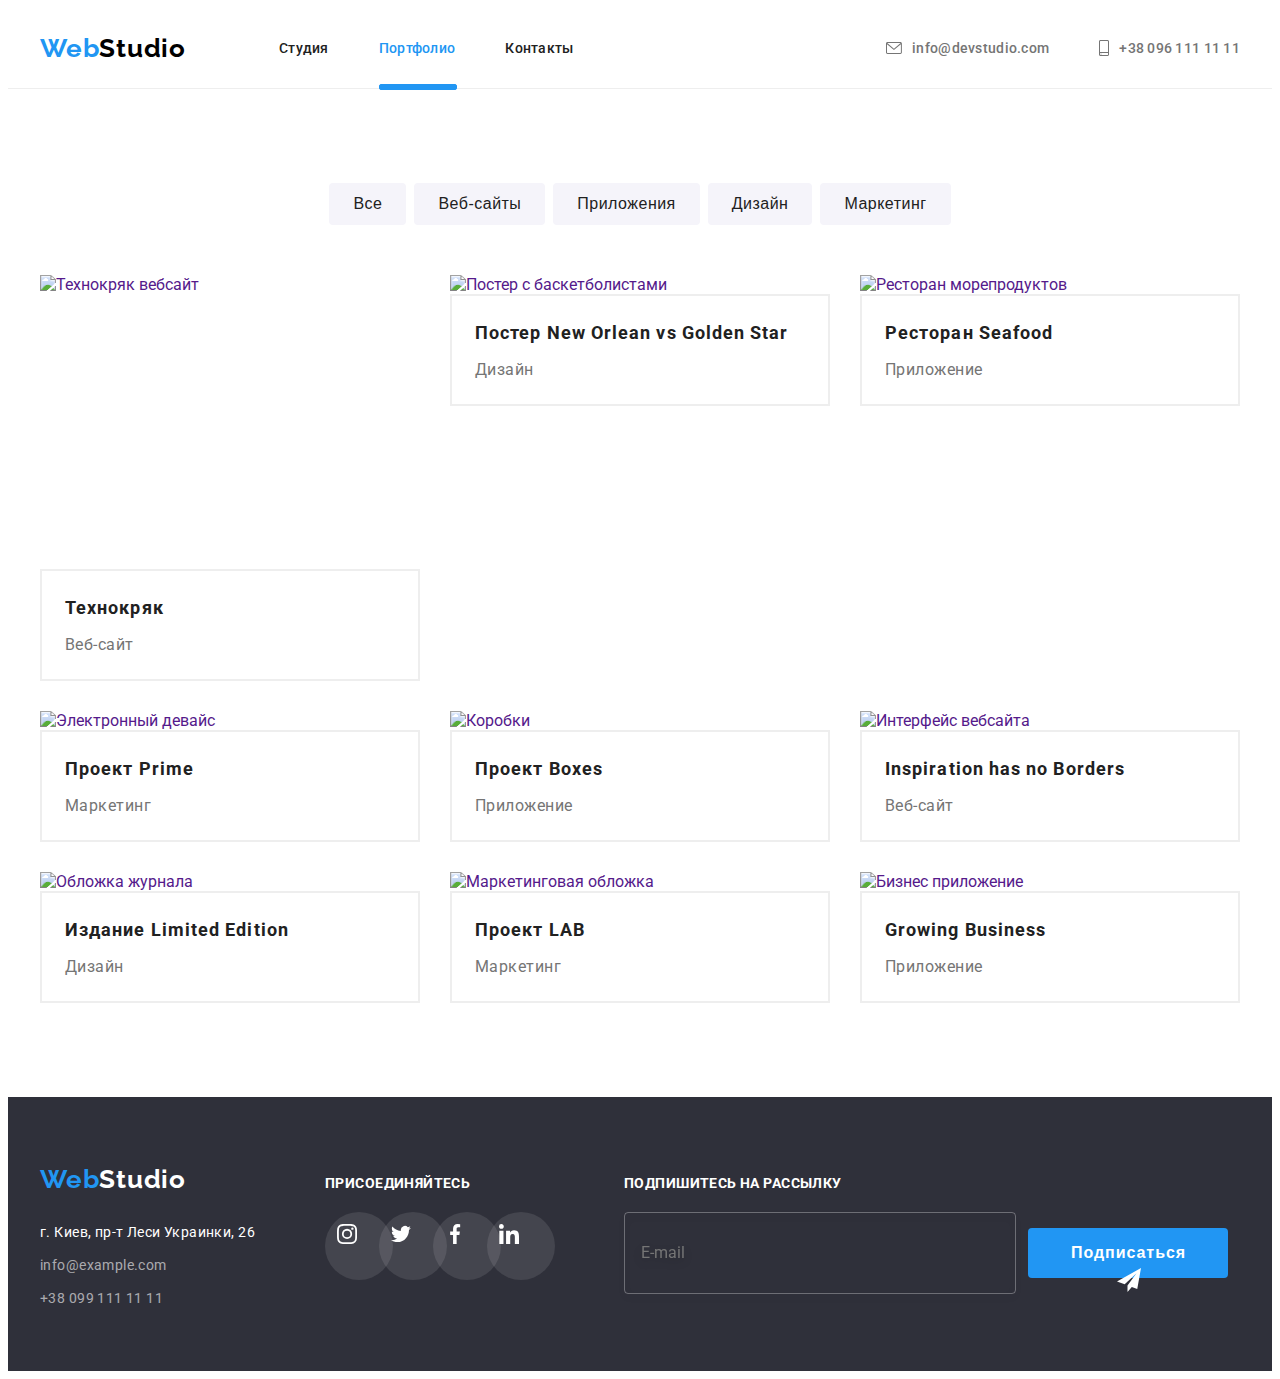
==== portfolio.html @ e2456d8e "Form in footer completed" ====
<!DOCTYPE html>
<html lang="ru">
  <head>
    <meta charset="UTF-8" />
    <meta name="viewport" content="width=device-width, initial-scale=1.0" />
    <title>WebStudio</title>
    <link
      href="https://fonts.googleapis.com/css2?family=Raleway:wght@700&family=Roboto:wght@400;500;700;900&display=swap"
      rel="stylesheet"
    />
    <link
      rel="stylesheet"
      href="https://cdnjs.cloudflare.com/ajax/libs/modern-normalize/1.0.0/modern-normalize.min.css"
      integrity="sha512-ISS7cAi1PEhQ8jnbJpJZMd29NlhNj4AWYyLOSp2CE/CsHxTCu+r+t0D2yoJudVrd0/8fTVPUVDzY5Tvli75u/g=="
      crossorigin="anonymous"
    />
    <link rel="stylesheet" href="./css/normalize.css" />
    <link rel="stylesheet" href="./css/styles.css" />
  </head>
  <body>
    <header class="header">
      <div class="container">
        <nav class="site-navigation">
          <a class="logo-header logo" lang="en" href="/"
            >Web<span class="logo-header-studio">Studio</span>
          </a>

          <ul class="site-navigation-list">
            <li class="site-navigation-item">
              <a href="./index.html" class="site-navigation-link">Студия</a>
            </li>
            <li class="site-navigation-item">
              <a href="./portfolio.html" class="site-navigation-link current"
                >Портфолио</a
              >
            </li>
            <li class="site-navigation-item">
              <a href="" class="site-navigation-link">Контакты</a>
            </li>
          </ul>
        </nav>

        <ul class="contact-information-list">
          <li class="contact-information-item">
            <a class="contact-link" lang="en" href="mailto:info@devstudio.com">
              <svg class="link-icon" width="16px" height="12px">
                <use href="./images/sprite.svg#envelope"></use>
              </svg>
              info@devstudio.com</a
            >
          </li>
          <li class="contact-information-item">
            <a class="contact-link" href="tel:+380961111111"
              ><svg class="link-icon" width="10px" height="16px">
                <use href="./images/sprite.svg#smartphone"></use>
              </svg>
              +38 096 111 11 11</a
            >
          </li>
        </ul>
      </div>
    </header>

    <main>
      <!--BUTTONS-->
      <section class="button-navigation">
        <div class="container">
          <h1 class="visually-hidden">Заголовок</h1>
          <ul class="button-navigation-list">
            <li class="button-navigation-item">
              <button class="filter-button current" type="button">Все</button>
            </li>
            <li class="button-navigation-item">
              <button class="filter-button" type="button">Веб-сайты</button>
            </li>
            <li class="button-navigation-item">
              <button class="filter-button" type="button">Приложения</button>
            </li>
            <li class="button-navigation-item">
              <button class="filter-button" type="button">Дизайн</button>
            </li>
            <li class="button-navigation-item">
              <button class="filter-button" type="button">Маркетинг</button>
            </li>
          </ul>

          <!--SERVICES LIST-->
          <ul class="services-list">
            <li class="services-list-item">
              <a href="" class="services-list-link">
                <div class="image-layer">
                  <img
                    class="services-list-image"
                    src="./images/technokryak.jpg"
                    alt="Технокряк вебсайт"
                    width="370"
                    height="294"
                  />
                  <p class="image-layer-description">
                    Технокряк это современная площадка распространения
                    коронавируса. Компании используют эту платформу для
                    цифрового шпионажа и атак на защищённые сервера конкурентов.
                  </p>
                </div>
                <div class="services-card">
                  <h2 class="services-title">Технокряк</h2>
                  <p class="services-description">Веб-сайт</p>
                </div></a
              >
            </li>
            <li class="services-list-item">
              <a href="" class="services-list-link">
                <div class="image-layer">
                  <img
                    class="services-list-image"
                    src="./images/basketball.jpg"
                    alt="Постер с баскетболистами"
                    width="370"
                  />
                  <p class="image-layer-description">
                    Технокряк это современная площадка распространения
                    коронавируса. Компании используют эту платформу для
                    цифрового шпионажа и атак на защищённые сервера конкурентов.
                  </p>
                </div>
                <div class="services-card">
                  <h2 class="services-title">
                    Постер<span lang="en"> New Orlean vs Golden Star</span>
                  </h2>
                  <p class="services-description">Дизайн</p>
                </div></a
              >
            </li>
            <li class="services-list-item">
              <a href="" class="services-list-link">
                <div class="image-layer">
                  <img
                    class="services-list-image"
                    src="./images/seafood.jpg"
                    alt="Ресторан морепродуктов"
                    width="370"
                  />
                  <p class="image-layer-description">
                    Технокряк это современная площадка распространения
                    коронавируса. Компании используют эту платформу для
                    цифрового шпионажа и атак на защищённые сервера конкурентов.
                  </p>
                </div>
                <div class="services-card">
                  <h2 class="services-title">
                    Ресторан<span lang="en"> Seafood</span>
                  </h2>
                  <p class="services-description">Приложение</p>
                </div></a
              >
            </li>
            <li class="services-list-item">
              <a href="" class="services-list-link">
                <div class="image-layer">
                  <img
                    class="services-list-image"
                    src="./images/headphones.jpg"
                    alt="Электронный девайс"
                    width="370"
                  />
                  <p class="image-layer-description">
                    Технокряк это современная площадка распространения
                    коронавируса. Компании используют эту платформу для
                    цифрового шпионажа и атак на защищённые сервера конкурентов.
                  </p>
                </div>
                <div class="services-card">
                  <h2 class="services-title">
                    Проект <span lang="en">Prime</span>
                  </h2>
                  <p class="services-description">Маркетинг</p>
                </div></a
              >
            </li>
            <li class="services-list-item">
              <a href="" class="services-list-link">
                <div class="image-layer">
                  <img
                    class="services-list-image"
                    src="./images/boxes.jpg"
                    alt="Коробки"
                    width="370"
                  />
                  <p class="image-layer-description">
                    Технокряк это современная площадка распространения
                    коронавируса. Компании используют эту платформу для
                    цифрового шпионажа и атак на защищённые сервера конкурентов.
                  </p>
                </div>
                <div class="services-card">
                  <h2 class="services-title">
                    Проект <span lang="en">Boxes</span>
                  </h2>
                  <p class="services-description">Приложение</p>
                </div></a
              >
            </li>
            <li class="services-list-item">
              <a href="" class="services-list-link">
                <div class="image-layer">
                  <img
                    class="services-list-image"
                    src="./images/inspiration.jpg"
                    alt="Интерфейс вебсайта"
                    width="370"
                  />
                  <p class="image-layer-description">
                    Технокряк это современная площадка распространения
                    коронавируса. Компании используют эту платформу для
                    цифрового шпионажа и атак на защищённые сервера конкурентов.
                  </p>
                </div>
                <div class="services-card">
                  <h2 class="services-title" lang="en">
                    Inspiration has no Borders
                  </h2>
                  <p class="services-description">Веб-сайт</p>
                </div></a
              >
            </li>
            <li class="services-list-item">
              <a href="" class="services-list-link">
                <div class="image-layer">
                  <img
                    class="services-list-image"
                    src="./images/magazine.jpg"
                    alt="Обложка журнала"
                    width="370"
                  />
                  <p class="image-layer-description">
                    Технокряк это современная площадка распространения
                    коронавируса. Компании используют эту платформу для
                    цифрового шпионажа и атак на защищённые сервера конкурентов.
                  </p>
                </div>
                <div class="services-card">
                  <h2 class="services-title">
                    Издание <span lang="en">Limited Edition</span>
                  </h2>
                  <p class="services-description">Дизайн</p>
                </div></a
              >
            </li>
            <li class="services-list-item">
              <a href="" class="services-list-link"
                ><div class="image-layer">
                  <img
                    class="services-list-image"
                    src="./images/project-lab.jpg"
                    alt="Маркетинговая обложка"
                    width="370"
                  />
                  <p class="image-layer-description">
                    Технокряк это современная площадка распространения
                    коронавируса. Компании используют эту платформу для
                    цифрового шпионажа и атак на защищённые сервера конкурентов.
                  </p>
                </div>
                <div class="services-card">
                  <h2 class="services-title">
                    Проект <span lang="en">LAB</span>
                  </h2>
                  <p class="services-description">Маркетинг</p>
                </div></a
              >
            </li>
            <li class="services-list-item">
              <a href="" class="services-list-link">
                <div class="image-layer">
                  <img
                    class="services-list-image"
                    src="./images/growing-business.jpg"
                    alt="Бизнес приложение"
                    width="370"
                  />
                  <p class="image-layer-description">
                    Технокряк это современная площадка распространения
                    коронавируса. Компании используют эту платформу для
                    цифрового шпионажа и атак на защищённые сервера конкурентов.
                  </p>
                </div>
                <div class="services-card">
                  <h2 class="services-title" lang="en">Growing Business</h2>
                  <p class="services-description">Приложение</p>
                </div></a
              >
            </li>
          </ul>
        </div>
      </section>
    </main>

    <footer class="footer">
      <div class="container bottom-container">
        <div class="footer-wrapper">
          <a class="logo-footer logo" lang="en" href="/"
            >Web<span class="logo-footer-studio">Studio</span>
          </a>

          <address class="address">
            <p class="address-map">г. Киев, пр-т Леси Украинки, 26</p>
            <ul class="address-wrapper">
              <li class="address-wrapper-item">
                <a class="address-link" lang="en" href="mailto:info@example.com"
                  >info@example.com</a
                >
              </li>

              <li class="address-wrapper-item">
                <a class="address-link" href="tel:+380991111111"
                  >+38 099 111 11 11</a
                >
              </li>
            </ul>
          </address>
        </div>

        <div>
          <b class="bring-attention">Присоединяйтесь</b>
          <ul class="social-media-navigation">
            <li class="social-media-item">
              <a class="social-media-link bottom-link" href="">
                <svg class="social-media-icon" width="20px" height="20px">
                  <use href="./images/sprite.svg#instagram"></use>
                </svg>
              </a>
            </li>
            <li class="social-media-item">
              <a class="social-media-link bottom-link" href="">
                <svg class="social-media-icon" width="20px" height="20px">
                  <use href="./images/sprite.svg#twitter"></use>
                </svg>
              </a>
            </li>
            <li class="social-media-item">
              <a class="social-media-link bottom-link" href="">
                <svg class="social-media-icon" width="20px" height="20px">
                  <use href="./images/sprite.svg#facebook"></use>
                </svg>
              </a>
            </li>
            <li class="social-media-item">
              <a class="social-media-link bottom-link" href="">
                <svg class="social-media-icon" width="20px" height="20px">
                  <use href="./images/sprite.svg#linkedin"></use>
                </svg>
              </a>
            </li>
          </ul>
        </div>

        <div class="form-wrapper">
          <b class="bring-attention">Подпишитесь на рассылку</b>
          <form class="form">
            <label for="mail" class="visually-hidden">Email</label>
            <input
              type="email"
              class="form-input"
              id="mail"
              name="user-email"
              placeholder="E-mail"
            />
            <button type="submit" class="button form-button">
              Подписаться
              <svg width="24px" height="24px">
                <use href="./images/icons.svg#signup"></use>
              </svg>
            </button>
          </form>
        </div>
      </div>
    </footer>
  </body>
</html>
---- css/styles.css ----
:root {
  --text-font: "Roboto", sans-serif;
  --title-font: "Raleway", sans-serif;
  --main-color: #757575;
  --main-white-color: #ffffff;
  --title-text-color: #212121;
  --logo-black-color: #000000;
  --accent-color: #2196f3;
  --background-white-color: #f5f4fa;
  --background-black-color: #2f303a;
  --background-transparent-color: rgba(255, 255, 255, 0.6);
  --logo-clients-color: #afb1b8;
  --cubic: cubic-bezier(0.4, 0, 0.2, 1);
}

body {
  font-family: var(--text-font);
  color: var(--main-color);
  background-color: var(--main-white-color);
}

h1,
h2,
h3,
h4,
h5,
h6 {
  margin: 0;
}

ul,
ol {
  list-style: none;
  margin: 0;
  padding: 0;
}

img {
  display: block;
}

.header {
  border-bottom: 1px solid #eeeeee;
}

.header .container {
  display: flex;
  justify-content: center;
}

.container {
  width: 1200px;
  padding-left: 15px;
  padding-right: 15px;
  margin: 0 auto;
}

/*============HEADER=============*/

.logo {
  font-family: var(--title-font);
  font-weight: 700;
  font-size: 26px;
  line-height: 1.714;
  letter-spacing: 0.03em;
  text-decoration: none;
  color: var(--accent-color);
}

.logo-header-studio {
  color: var(--logo-black-color);
}

.site-navigation {
  display: flex;
  align-items: center;
}

.site-navigation-list {
  display: flex;
  margin-left: 93px;
}

.site-navigation-item:not(:last-child) {
  margin-right: 50px;
}

.site-navigation-link {
  display: block;
  padding-top: 32px;
  padding-bottom: 32px;

  font-weight: 500;
  font-size: 14px;
  line-height: 1.143;
  letter-spacing: 0.02em;
  color: var(--title-text-color);
  text-decoration: none;

  transition-property: color;
  transition-duration: 250ms;
  transition-timing-function: var(--cubic);
}

.site-navigation-link:hover,
.site-navigation-link:focus {
  color: var(--accent-color);
}
.site-navigation-link.current {
  position: relative;
  color: var(--accent-color);
}

.site-navigation-link.current::after {
  content: "";
  display: block;
  position: absolute;
  top: 76px;
  left: 0;
  width: 100%;
  height: 4px;
  color: var(--accent-color);
  background-color: var(--accent-color);
  border: 1px solid;
  border-radius: 2px;
}

.contact-information-list {
  display: flex;
  align-items: center;
  margin-left: auto;
}

.contact-information-item + .contact-information-item {
  margin-left: 50px;
}

.contact-link {
  display: flex;
  align-items: center;
  padding-top: 32px;
  padding-bottom: 32px;

  font-weight: 500;
  font-size: 14px;
  line-height: 1.143;
  letter-spacing: 0.02em;
  color: var(--main-color);
  fill: currentColor;
  text-decoration: none;

  transition-property: color;
  transition-duration: 250ms;
  transition-timing-function: var(--cubic);
}

.contact-link:hover,
.contact-link:focus {
  color: var(--accent-color);
}

.link-icon {
  margin: 0 10px 0 0;
}

/*==============END HEADER==========*/

/*===============HERO===========*/
.hero {
  max-width: 1600px;
  background-image: linear-gradient(
      to right,
      rgba(47, 48, 58, 0.4),
      rgba(47, 48, 58, 0.4)
    ),
    url(../images/hero-image.jpg);
  background-size: cover;
  background-position: center;
  background-repeat: no-repeat;

  margin: 0 auto;
  text-align: center;
  padding-top: 200px;
  padding-bottom: 200px;
}

.hero-title {
  margin-bottom: 30px;
  font-weight: 900;
  font-size: 44px;
  line-height: 1.364;
  letter-spacing: 0.06em;
  text-transform: uppercase;
  color: var(--main-white-color);
}
.button {
  padding: 10px 32px;
  border-radius: 4px;
  border: none;
  outline: none;
  cursor: pointer;
  font-weight: 700;
  font-size: 16px;
  line-height: 1.875;
  text-align: center;
  letter-spacing: 0.06em;
  color: var(--main-white-color);
  background-color: var(--accent-color);
}

.backdrop {
  position: fixed;
  top: 0;
  left: 0;
  width: 100%;
  height: 100%;
  background: rgba(0, 0, 0, 0.2);

  opacity: 1;
  visibility: visible;
  transition: opacity 250ms var(--cubic), visibility 250ms var(--cubic);
}

.backdrop.is-hidden {
  opacity: 0;
  visibility: hidden;
  pointer-events: none;
}

.backdrop.is-hidden.modal {
  transform: translate(-50%, -50%);
}

.modal {
  position: absolute;
  display: block;
  top: 50%;
  left: 50%;
  transform: translate(-50%, -50%);

  width: 528px;
  height: 581px;

  background-color: var(--main-white-color);
  box-shadow: 0px 1px 3px rgba(0, 0, 0, 0.12), 0px 1px 1px rgba(0, 0, 0, 0.14),
    0px 2px 1px rgba(0, 0, 0, 0.2);
  border-radius: 4px;

  transition: transform 250ms var(--cubic);
}

.close-icon {
  width: 18px;
  height: 18px;
  fill: var(--logo-black-color);
}

.modal-close-button {
  position: absolute;
  right: 8px;
  top: 8px;

  display: flex;
  justify-content: center;
  align-items: center;
  width: 30px;
  height: 30px;
  border-radius: 50%;
  border: 1px solid rgba(0, 0, 0, 0.1);
  background-color: transparent;
  cursor: pointer;
  outline: none;
}
/*==============END HERO==============*/

/*==============ADVANTAGES=============*/

.advantages {
  padding-top: 94px;
}

.advantages-list {
  display: flex;
  margin: 0px 0px;
}

.advantages-list-item {
  width: 270px;
}

.advantages-list-item:not(:last-child) {
  margin-right: 30px;
}

.advantages-title {
  font-weight: 700;
  font-size: 14px;
  line-height: 1.143;
  letter-spacing: 0.03em;
  text-transform: uppercase;
  color: var(--title-text-color);
}
.advantages-description {
  font-weight: 400;
  font-size: 14px;
  line-height: 1.714;
  letter-spacing: 0.03em;
  margin-top: 10px;
  margin-bottom: 0;
}

.advantages-list-icons {
  display: flex;
  justify-content: center;
  align-items: center;
  width: 270px;
  height: 120px;
  margin-bottom: 30px;
  background-color: var(--background-white-color);
}

/*============END ADVANTAGES============*/

/*===========SERVICES GALLERY==========*/

.services-gallery {
  padding-top: 94px;
  padding-bottom: 94px;
}

.title {
  margin-bottom: 50px;
  font-weight: 700;
  font-size: 36px;
  line-height: 1.167;
  text-align: center;
  letter-spacing: 0.03em;
  color: var(--title-text-color);
}

.services-gallery-list {
  display: flex;
  justify-content: space-between;
}

.services-gallery-item {
  position: relative;
}

.image-description {
  position: absolute;
  margin: 0;
  padding-top: 22px;
  padding-bottom: 22px;

  font-weight: 700;
  font-size: 14px;
  line-height: 1.172;
  text-transform: uppercase;
  text-align: center;
  letter-spacing: 0.03em;
  width: 100%;
  background-color: rgba(47, 48, 58, 0.8);
  color: var(--main-white-color);

  bottom: 0;
  left: 0;
}

/*========END SERVICE GALLERY========*/

/*===============TEAM=====================*/
.team {
  background-color: var(--background-white-color);
  padding-top: 94px;
  padding-bottom: 94px;
}

.team .title {
  margin-bottom: 50px;
}

.team-list {
  display: flex;
}

.team-list-item {
  width: 270px;
}

.team-list-item:not(:last-child) {
  margin-right: 30px;
}

.team-list-image {
  width: 270px;
}

.team-card {
  padding-top: 30px;
  padding-bottom: 30px;
  padding-right: 32px;
  padding-left: 32px;
  background-color: var(--main-white-color);
}

.team-card-wrapper {
  box-shadow: 0px 1px 3px rgba(0, 0, 0, 0.12), 0px 1px 1px rgba(0, 0, 0, 0.14),
    0px 2px 1px rgba(0, 0, 0, 0.2);
  border-radius: 0px 0px 4px 4px;
}

.team-list-name {
  font-weight: 500;
  font-size: 16px;
  line-height: 1.187;
  text-align: center;
  letter-spacing: 0.03em;
  color: var(--title-text-color);
}
.description {
  margin: 10px 0 16px 0;
  font-weight: 400;
  font-size: 16px;
  line-height: 1.187;
  text-align: center;
  letter-spacing: 0.03em;
}

.social-media-navigation {
  display: flex;
  justify-content: center;
  align-items: center;
}

.social-media-item {
  width: 44px;
  height: 44px;
  margin-right: 10px;
}

.social-media-item:last-child {
  margin-right: 0;
}

.social-media-link {
  display: block;
  text-decoration: none;
  padding: 12px;
  width: 100%;
  height: 100%;
  border-radius: 50%;

  color: var(--logo-clients-color);
  fill: currentColor;
  cursor: pointer;

  transition-property: color, background-color;
  transition-duration: 250ms;
  transition-timing-function: var(--cubic);
}

.social-media-link:hover,
.social-media-link:focus {
  color: var(--main-white-color);
  background-color: var(--accent-color);
}

/*================END TEAM=================*/

/*===============OUR CLIENTS===============*/
.our-clients {
  padding-top: 94px;
  padding-bottom: 94px;
}

.our-clients-list {
  display: flex;
  justify-content: center;
}

.our-clients-item {
  margin-right: 30px;
  width: 170px;
  height: 90px;
}

.our-clients-item:last-child {
  margin-right: 0;
}

.our-clients-link {
  display: flex;
  justify-content: center;
  align-items: center;
  text-decoration: none;
  height: 100%;
  width: 100%;
  border: 1px solid;
  border-radius: 4px;
  color: var(--logo-clients-color);
  fill: currentColor;

  transition-property: color;
  transition-duration: 250ms;
  transition-timing-function: var(--cubic);
}

.our-clients-link:hover,
.our-clients-link:focus {
  color: var(--accent-color);
}
/*=================OUR CLIENTS END==========*/
/*=================FOOTER==================*/
.footer {
  background-color: var(--background-black-color);
  padding-top: 60px;
  padding-bottom: 60px;
}

.logo-footer-studio {
  color: var(--main-white-color);
}

.address {
  margin-top: 20px;
  display: flex;
  flex-direction: column;

  font-style: normal;
  font-weight: 400;
  font-size: 14px;
  line-height: 1.714;
  letter-spacing: 0.03em;
  color: var(--main-white-color);
}

.address-map {
  margin-bottom: 9px;
  margin-top: 0;
}

.address-wrapper-item:nth-child(2n + 1) {
  margin-bottom: 9px;
}

.address-link {
  color: var(--background-transparent-color);
  text-decoration: none;
}

.footer-wrapper {
  margin-right: 70px;
}

.bring-attention {
  display: inline-block;
  margin-bottom: 20px;
  font-weight: 700;
  font-size: 14px;
  line-height: 1.14;
  letter-spacing: 0.03em;
  text-transform: uppercase;
  color: var(--main-white-color);
}

.bottom-container {
  display: flex;
  align-items: baseline;
}

.bottom-link {
  color: var(--main-white-color);
  fill: currentColor;
  background-color: rgba(255, 255, 255, 0.1);
  border-radius: 50%;
}

/*===============END FOOTER===========*/

/*===============PORTFOLIO================*/

.visually-hidden {
  position: absolute;
  clip: rect(0 0 0 0);
  width: 1px;
  height: 1px;
  margin: -1px;
}

.button-navigation {
  padding-top: 94px;
  padding-bottom: 94px;
}

.button-navigation-list {
  display: flex;
  justify-content: center;
  margin-bottom: 50px;
}

.button-navigation-item:not(:last-child) {
  margin-right: 8px;
}

.filter-button {
  padding: 6px 22px;
  border-radius: 4px;
  cursor: pointer;
  font-weight: 500;
  font-size: 16px;
  line-height: 1.625;
  text-align: center;
  letter-spacing: 0.03em;
  color: var(--title-text-color);
  background-color: var(--background-white-color);
  border-color: transparent;

  transition-property: color, background-color;
  transition-duration: 250ms;
  transition-timing-function: var(--cubic);
}

.filter-button:hover,
.filter-button:focus {
  color: var(--main-white-color);
  background-color: var(--accent-color);
  box-shadow: 0px 4px 4px 0px rgba(0, 0, 0, 0.25);
  transition-property: color, background-color, box-shadow;
  transition-duration: 250ms;
  transition-timing-function: var(--cubic);
}

.services-list {
  display: flex;
  flex-wrap: wrap;
}

.services-list-item {
  width: calc((100% - 60px) / 3);
  margin-right: 30px;
  margin-bottom: 30px;
  position: relative;
}

.services-list-item:nth-child(3n) {
  margin-right: 0;
}

.services-list-item:nth-child(n + 7) {
  margin-bottom: 0;
}

.services-list-link {
  text-decoration: none;
  display: inline-block;
  width: 100%;
  height: 100%;
}

.services-list-link:hover {
  box-shadow: 0px 4px 4px 0px rgba(0, 0, 0, 0.25);
}

.image-layer {
  position: relative;
  overflow: hidden;
}

.image-layer-description {
  position: absolute;
  margin: 0;

  font-weight: normal;
  font-size: 18px;
  line-height: 1.555;
  color: var(--main-white-color);
  background-color: rgba(33, 150, 243, 0.9);
  width: 100%;
  height: 100%;
  padding: 63px 24px;

  top: 0;
  left: 0;
  opacity: 0;
  transform: translateY(100%);
  transition: transform 250ms var(--cubic), opacity 250ms var(--cubic);
}

.services-list-link:hover .image-layer-description {
  opacity: 1;
  transform: translateY(0%);
}

.services-card {
  padding: 20px 24px;
  border: 1px solid #eeeeee;
  box-shadow: inset 0 0 0 1px #eeeeee;
}

.services-title {
  font-weight: 700;
  font-size: 18px;
  line-height: 1.999;
  letter-spacing: 0.06em;
  color: var(--title-text-color);
}
.services-description {
  margin: 4px 0 0 0;
  font-weight: 400;
  font-size: 16px;
  line-height: 1.875;
  letter-spacing: 0.03em;
  color: var(--main-color);
}

/* Footer form*/
.form-wrapper {
  margin-left: 93px;
}

.form {
  display: flex;
  align-items: center;
}

.form-button {
  padding: 10px 28px 10px 29px;
  margin-left: 12px;
  width: 200px;
  height: 50px;
}

.form-input {
  margin: 0;
  padding: 15px 16px;
  font: inherit;
  width: 358px;
  height: 50px;
  border: 1px solid rgba(255, 255, 255, 0.3);
  border-radius: 4px;
  filter: drop-shadow(0px 4px 4px rgba(0, 0, 0, 0.15));
  background: transparent;
}
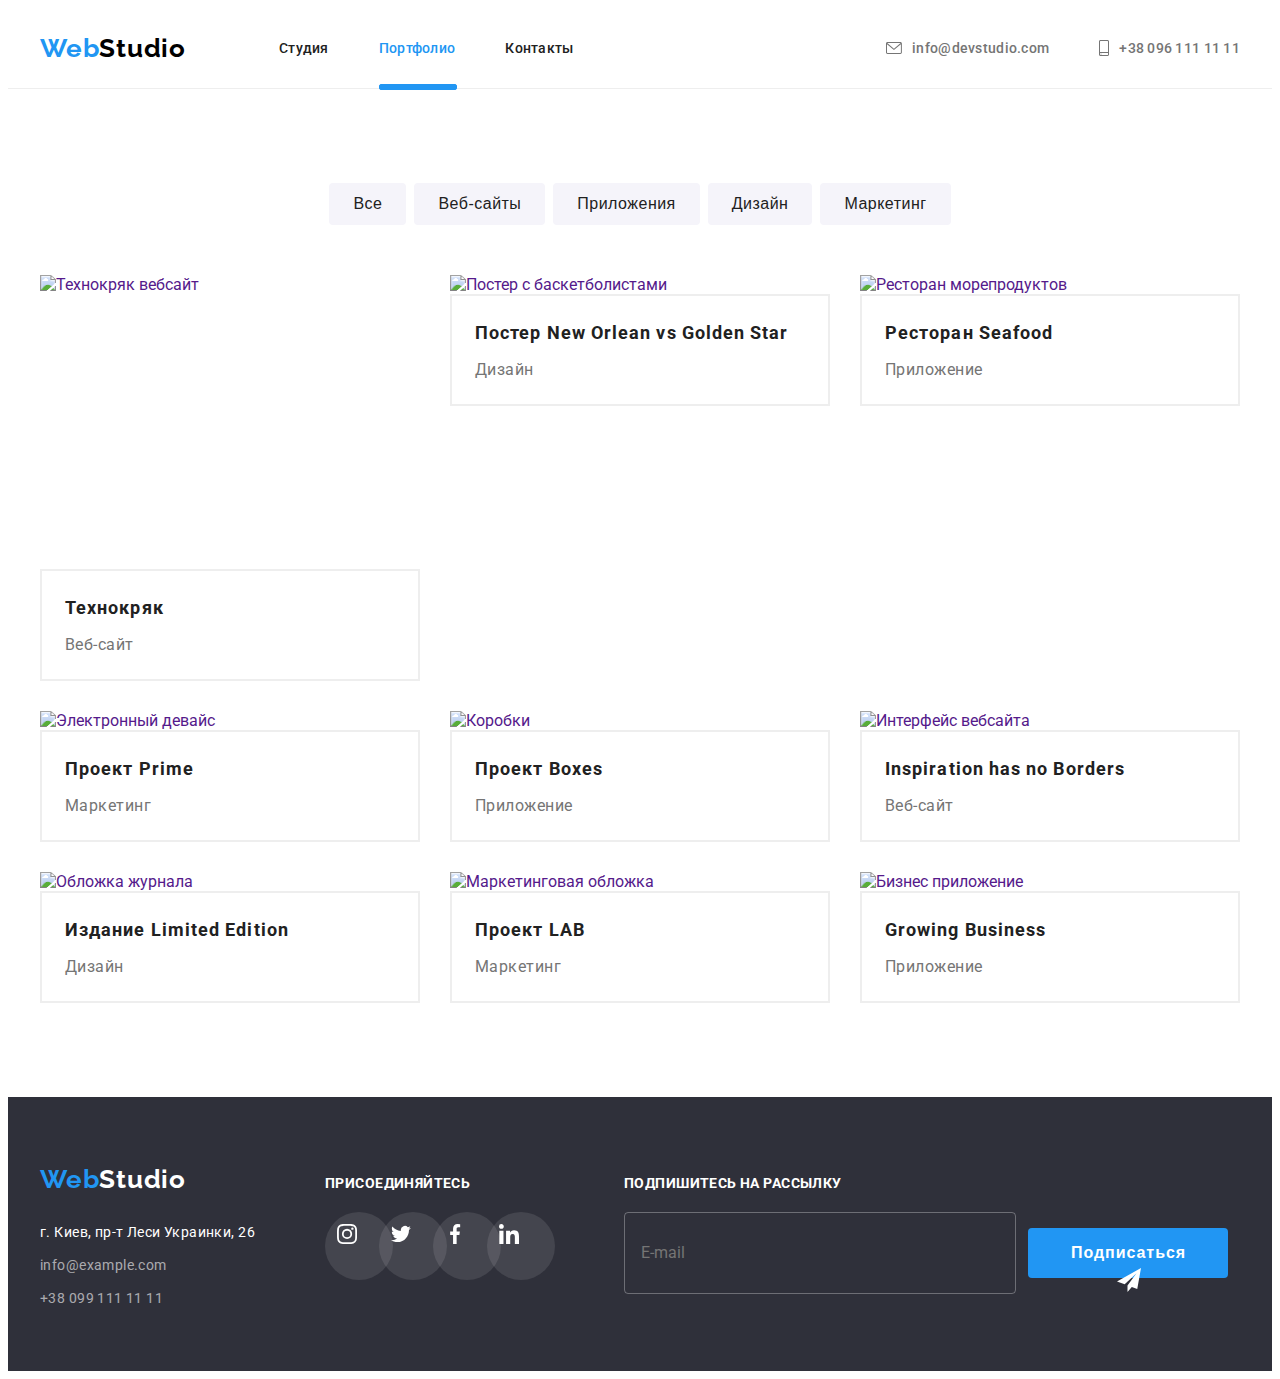
==== commit 9c93f0f9: "CSS was compiled via SASS, folders with styles created, all the styles imported into main.css and po" ====
--- a/portfolio.html
+++ b/portfolio.html
@@ -15,7 +15,7 @@
       crossorigin="anonymous"
     />
     <link rel="stylesheet" href="./css/normalize.css" />
-    <link rel="stylesheet" href="./css/styles.css" />
+    <link rel="stylesheet" href="./css/portfolio.min.css" />
   </head>
   <body>
     <header class="header">
@@ -360,12 +360,12 @@
             <label for="mail" class="visually-hidden">Email</label>
             <input
               type="email"
-              class="form-input"
+              class="footer-input"
               id="mail"
               name="user-email"
               placeholder="E-mail"
             />
-            <button type="submit" class="button form-button">
+            <button type="submit" class="button submit-button">
               Подписаться
               <svg width="24px" height="24px">
                 <use href="./images/icons.svg#signup"></use>
--- a/css/portfolio.min.css
+++ b/css/portfolio.min.css
@@ -0,0 +1,2 @@
+:root{--text-font: "Roboto", sans-serif;--title-font: "Raleway", sans-serif;--main-color: #757575;--main-white-color: #ffffff;--title-text-color: #212121;--logo-black-color: #000000;--accent-color: #2196f3;--background-white-color: #f5f4fa;--background-black-color: #2f303a;--background-transparent-color: rgba(255, 255, 255, 0.6);--logo-clients-color: #afb1b8;--cubic: cubic-bezier(0.4, 0, 0.2, 1)}.visually-hidden{position:absolute;clip:rect(0 0 0 0);width:1px;height:1px;margin:-1px}.container{width:1200px;padding-left:15px;padding-right:15px;margin:0 auto}body{font-family:var(--text-font);color:var(--main-color);background-color:var(--main-white-color)}h1,h2,h3,h4,h5,h6{margin:0}ul,ol{list-style:none;margin:0;padding:0}img{display:block}textarea{resize:none}.button{padding:10px 32px;border-radius:4px;border:none;outline:none;cursor:pointer;font-weight:700;font-size:16px;line-height:1.875;text-align:center;letter-spacing:0.06em;color:var(--main-white-color);background-color:var(--accent-color)}.social-media-navigation{display:flex;justify-content:center;align-items:center}.social-media-item{width:44px;height:44px;margin-right:10px}.social-media-item:last-child{margin-right:0}.social-media-link{display:block;text-decoration:none;padding:12px;width:100%;height:100%;border-radius:50%;color:var(--logo-clients-color);fill:currentColor;cursor:pointer;transition-property:color, background-color;transition-duration:250ms;transition-timing-function:var(--cubic)}.social-media-link:hover,.social-media-link:focus{color:var(--main-white-color);background-color:var(--accent-color)}.header{border-bottom:1px solid #eeeeee}.header .container{display:flex;justify-content:center}.logo{font-family:var(--title-font);font-weight:700;font-size:26px;line-height:1.714;letter-spacing:0.03em;text-decoration:none;color:var(--accent-color)}.logo-header-studio{color:var(--logo-black-color)}.site-navigation{display:flex;align-items:center}.site-navigation-list{display:flex;margin-left:93px}.site-navigation-item:not(:last-child){margin-right:50px}.site-navigation-link{display:block;padding-top:32px;padding-bottom:32px;font-weight:500;font-size:14px;line-height:1.143;letter-spacing:0.02em;color:var(--title-text-color);text-decoration:none;transition-property:color;transition-duration:250ms;transition-timing-function:var(--cubic)}.site-navigation-link:hover,.site-navigation-link:focus{color:var(--accent-color)}.site-navigation-link.current{position:relative;color:var(--accent-color)}.site-navigation-link.current::after{content:"";display:block;position:absolute;top:76px;left:0;width:100%;height:4px;color:var(--accent-color);background-color:var(--accent-color);border:1px solid;border-radius:2px}.contact-information-list{display:flex;align-items:center;margin-left:auto}.contact-information-item+.contact-information-item{margin-left:50px}.contact-link{display:flex;align-items:center;padding-top:32px;padding-bottom:32px;font-weight:500;font-size:14px;line-height:1.143;letter-spacing:0.02em;color:var(--main-color);fill:currentColor;text-decoration:none;transition-property:color;transition-duration:250ms;transition-timing-function:var(--cubic)}.contact-link:hover,.contact-link:focus{color:var(--accent-color)}.link-icon{margin:0 10px 0 0}.button-navigation{padding-top:94px;padding-bottom:94px}.button-navigation-list{display:flex;justify-content:center;margin-bottom:50px}.button-navigation-item:not(:last-child){margin-right:8px}.filter-button{padding:6px 22px;border-radius:4px;cursor:pointer;font-weight:500;font-size:16px;line-height:1.625;text-align:center;letter-spacing:0.03em;color:var(--title-text-color);background-color:var(--background-white-color);border-color:transparent;transition-property:color, background-color, box-shadow;transition-duration:250ms;transition-timing-function:var(--cubic)}.filter-button:hover,.filter-button:focus{color:var(--main-white-color);background-color:var(--accent-color);box-shadow:0px 4px 4px 0px rgba(0,0,0,0.25);transition-property:color, background-color, box-shadow;transition-duration:250ms;transition-timing-function:var(--cubic)}.services-list{display:flex;flex-wrap:wrap}.services-list-item{width:calc((100% - 60px) / 3);margin-right:30px;margin-bottom:30px;position:relative}.services-list-item:nth-child(3n){margin-right:0}.services-list-item:nth-child(n+7){margin-bottom:0}.services-list-link{text-decoration:none;display:inline-block;width:100%;height:100%}.services-list-link:hover{box-shadow:0px 4px 4px 0px rgba(0,0,0,0.25)}.image-layer{position:relative;overflow:hidden}.image-layer-description{position:absolute;margin:0;font-weight:normal;font-size:18px;line-height:1.555;color:var(--main-white-color);background-color:rgba(33,150,243,0.9);width:100%;height:100%;padding:63px 24px;top:0;left:0;opacity:0;transform:translateY(100%);transition:transform 250ms var(--cubic),opacity 250ms var(--cubic)}.services-list-link:hover .image-layer-description{opacity:1;transform:translateY(0%)}.services-card{padding:20px 24px;border:1px solid #eeeeee;box-shadow:inset 0 0 0 1px #eeeeee}.services-title{font-weight:700;font-size:18px;line-height:1.999;letter-spacing:0.06em;color:var(--title-text-color)}.services-description{margin:4px 0 0 0;font-weight:400;font-size:16px;line-height:1.875;letter-spacing:0.03em;color:var(--main-color)}.footer{background-color:var(--background-black-color);padding-top:60px;padding-bottom:60px}.logo-footer-studio{color:var(--main-white-color)}.address{margin-top:20px;display:flex;flex-direction:column;font-style:normal;font-weight:400;font-size:14px;line-height:1.714;letter-spacing:0.03em;color:var(--main-white-color)}.address-map{margin-bottom:9px;margin-top:0}.address-wrapper-item:nth-child(2n+1){margin-bottom:9px}.address-link{color:var(--background-transparent-color);text-decoration:none}.footer-wrapper{margin-right:70px}.bring-attention{display:inline-block;margin-bottom:20px;font-weight:700;font-size:14px;line-height:1.14;letter-spacing:0.03em;text-transform:uppercase;color:var(--main-white-color)}.bottom-container{display:flex;align-items:baseline}.bottom-link{color:var(--main-white-color);fill:currentColor;background-color:rgba(255,255,255,0.1);border-radius:50%}.form-wrapper{margin-left:93px}.form{display:flex;align-items:center}.submit-button{padding:10px 28px 10px 29px;margin-left:12px;width:200px;height:50px}.footer-input{margin:0;padding:15px 16px;font:inherit;width:358px;height:50px;color:rgba(255,255,255,0.6);border:1px solid rgba(255,255,255,0.3);border-radius:4px;background:transparent}
+/*# sourceMappingURL=portfolio.min.css.map */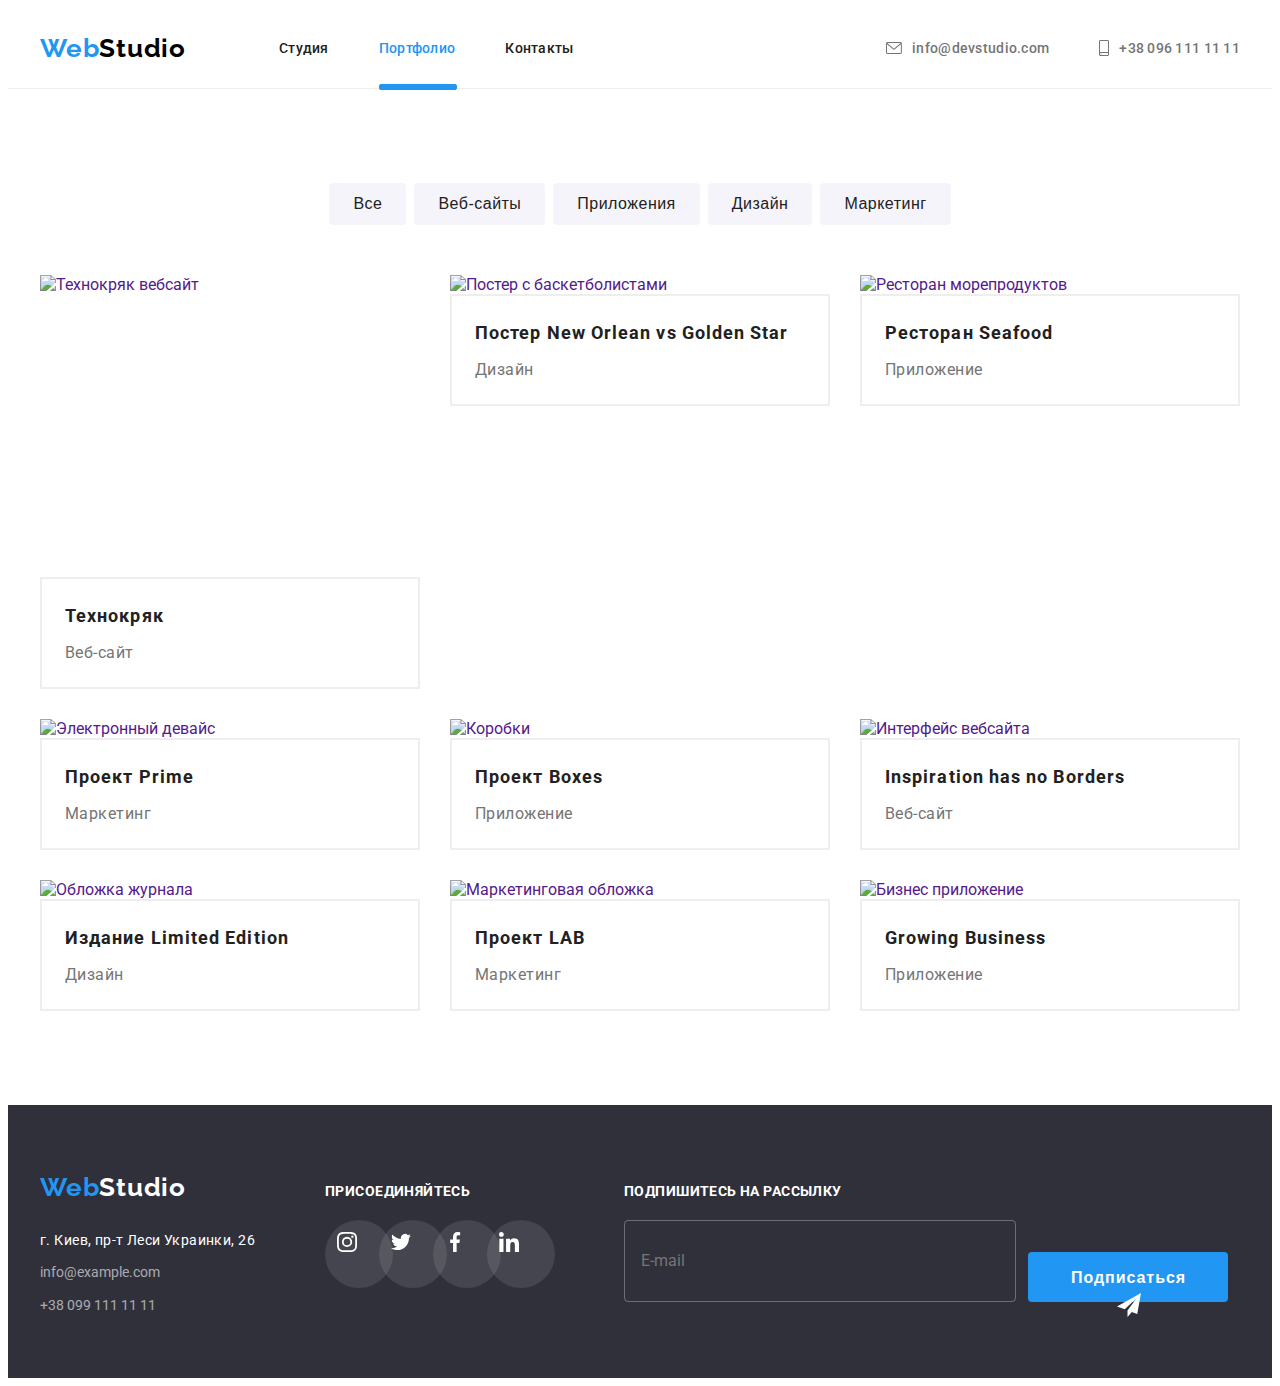
==== commit 142323b7: "Update portfolio.html" ====
--- a/portfolio.html
+++ b/portfolio.html
@@ -295,85 +295,93 @@
       </section>
     </main>
 
-    <footer class="footer">
-      <div class="container bottom-container">
-        <div class="footer-wrapper">
-          <a class="logo-footer logo" lang="en" href="/"
-            >Web<span class="logo-footer-studio">Studio</span>
-          </a>
-
-          <address class="address">
-            <p class="address-map">г. Киев, пр-т Леси Украинки, 26</p>
-            <ul class="address-wrapper">
-              <li class="address-wrapper-item">
-                <a class="address-link" lang="en" href="mailto:info@example.com"
-                  >info@example.com</a
-                >
-              </li>
-
-              <li class="address-wrapper-item">
-                <a class="address-link" href="tel:+380991111111"
-                  >+38 099 111 11 11</a
-                >
-              </li>
-            </ul>
-          </address>
+    <footer>
+      <section class="footer">
+        <div class="container bottom-container">
+          <div class="footer-wrapper">
+            <div class="address-container">
+              <a class="logo-footer logo" lang="en" href="/"
+                >Web<span class="logo-footer-studio">Studio</span>
+              </a>
+
+              <address class="address">г. Киев, пр-т Леси Украинки, 26</address>
+              <ul class="address-list">
+                <li class="address-list-item">
+                  <a
+                    class="address-link"
+                    lang="en"
+                    href="mailto:info@example.com"
+                    >info@example.com</a
+                  >
+                </li>
+
+                <li class="address-listr-item">
+                  <a class="address-link" href="tel:+380991111111"
+                    >+38 099 111 11 11</a
+                  >
+                </li>
+              </ul>
+            </div>
+
+            <div class="social-media-container">
+              <b class="bring-attention">Присоединяйтесь</b>
+              <ul class="social-media-navigation footer-links">
+                <li class="social-media-item">
+                  <a class="social-media-link bottom-link" href="">
+                    <svg class="social-media-icon" width="20px" height="20px">
+                      <use href="./images/sprite.svg#instagram"></use>
+                    </svg>
+                  </a>
+                </li>
+                <li class="social-media-item">
+                  <a class="social-media-link bottom-link" href="">
+                    <svg class="social-media-icon" width="20px" height="20px">
+                      <use href="./images/sprite.svg#twitter"></use>
+                    </svg>
+                  </a>
+                </li>
+                <li class="social-media-item">
+                  <a class="social-media-link bottom-link" href="">
+                    <svg class="social-media-icon" width="20px" height="20px">
+                      <use href="./images/sprite.svg#facebook"></use>
+                    </svg>
+                  </a>
+                </li>
+                <li class="social-media-item">
+                  <a class="social-media-link bottom-link" href="">
+                    <svg class="social-media-icon" width="20px" height="20px">
+                      <use href="./images/sprite.svg#linkedin"></use>
+                    </svg>
+                  </a>
+                </li>
+              </ul>
+            </div>
+          </div>
+
+          <div class="form-wrapper">
+            <b class="bring-attention sign-up">Подпишитесь на рассылку</b>
+            <form class="form">
+              <div class="input-button-wrapper">
+                <div class="input-wrapper">
+                  <input
+                    type="email"
+                    class="footer-input"
+                    id="mail"
+                    name="user-email"
+                    placeholder="E-mail"
+                  />
+                </div>
+                <button type="submit" class="button submit-button">
+                  Подписаться
+                  <svg width="24px" height="24px">
+                    <use href="./images/icons.svg#signup"></use>
+                  </svg>
+                </button>
+              </div>
+            </form>
+          </div>
         </div>
-
-        <div>
-          <b class="bring-attention">Присоединяйтесь</b>
-          <ul class="social-media-navigation">
-            <li class="social-media-item">
-              <a class="social-media-link bottom-link" href="">
-                <svg class="social-media-icon" width="20px" height="20px">
-                  <use href="./images/sprite.svg#instagram"></use>
-                </svg>
-              </a>
-            </li>
-            <li class="social-media-item">
-              <a class="social-media-link bottom-link" href="">
-                <svg class="social-media-icon" width="20px" height="20px">
-                  <use href="./images/sprite.svg#twitter"></use>
-                </svg>
-              </a>
-            </li>
-            <li class="social-media-item">
-              <a class="social-media-link bottom-link" href="">
-                <svg class="social-media-icon" width="20px" height="20px">
-                  <use href="./images/sprite.svg#facebook"></use>
-                </svg>
-              </a>
-            </li>
-            <li class="social-media-item">
-              <a class="social-media-link bottom-link" href="">
-                <svg class="social-media-icon" width="20px" height="20px">
-                  <use href="./images/sprite.svg#linkedin"></use>
-                </svg>
-              </a>
-            </li>
-          </ul>
-        </div>
-
-        <div class="form-wrapper">
-          <b class="bring-attention">Подпишитесь на рассылку</b>
-          <form class="form">
-            <label for="mail" class="visually-hidden">Email</label>
-            <input
-              type="email"
-              class="footer-input"
-              id="mail"
-              name="user-email"
-              placeholder="E-mail"
-            />
-            <button type="submit" class="button submit-button">
-              Подписаться
-              <svg width="24px" height="24px">
-                <use href="./images/icons.svg#signup"></use>
-              </svg>
-            </button>
-          </form>
-        </div>
-      </div>
+      </section>
     </footer>
   </body>
 </html>
--- a/css/portfolio.min.css
+++ b/css/portfolio.min.css
@@ -1,2 +1,2 @@
-:root{--text-font: "Roboto", sans-serif;--title-font: "Raleway", sans-serif;--main-color: #757575;--main-white-color: #ffffff;--title-text-color: #212121;--logo-black-color: #000000;--accent-color: #2196f3;--background-white-color: #f5f4fa;--background-black-color: #2f303a;--background-transparent-color: rgba(255, 255, 255, 0.6);--logo-clients-color: #afb1b8;--cubic: cubic-bezier(0.4, 0, 0.2, 1)}.visually-hidden{position:absolute;clip:rect(0 0 0 0);width:1px;height:1px;margin:-1px}.container{width:1200px;padding-left:15px;padding-right:15px;margin:0 auto}body{font-family:var(--text-font);color:var(--main-color);background-color:var(--main-white-color)}h1,h2,h3,h4,h5,h6{margin:0}ul,ol{list-style:none;margin:0;padding:0}img{display:block}textarea{resize:none}.button{padding:10px 32px;border-radius:4px;border:none;outline:none;cursor:pointer;font-weight:700;font-size:16px;line-height:1.875;text-align:center;letter-spacing:0.06em;color:var(--main-white-color);background-color:var(--accent-color)}.social-media-navigation{display:flex;justify-content:center;align-items:center}.social-media-item{width:44px;height:44px;margin-right:10px}.social-media-item:last-child{margin-right:0}.social-media-link{display:block;text-decoration:none;padding:12px;width:100%;height:100%;border-radius:50%;color:var(--logo-clients-color);fill:currentColor;cursor:pointer;transition-property:color, background-color;transition-duration:250ms;transition-timing-function:var(--cubic)}.social-media-link:hover,.social-media-link:focus{color:var(--main-white-color);background-color:var(--accent-color)}.header{border-bottom:1px solid #eeeeee}.header .container{display:flex;justify-content:center}.logo{font-family:var(--title-font);font-weight:700;font-size:26px;line-height:1.714;letter-spacing:0.03em;text-decoration:none;color:var(--accent-color)}.logo-header-studio{color:var(--logo-black-color)}.site-navigation{display:flex;align-items:center}.site-navigation-list{display:flex;margin-left:93px}.site-navigation-item:not(:last-child){margin-right:50px}.site-navigation-link{display:block;padding-top:32px;padding-bottom:32px;font-weight:500;font-size:14px;line-height:1.143;letter-spacing:0.02em;color:var(--title-text-color);text-decoration:none;transition-property:color;transition-duration:250ms;transition-timing-function:var(--cubic)}.site-navigation-link:hover,.site-navigation-link:focus{color:var(--accent-color)}.site-navigation-link.current{position:relative;color:var(--accent-color)}.site-navigation-link.current::after{content:"";display:block;position:absolute;top:76px;left:0;width:100%;height:4px;color:var(--accent-color);background-color:var(--accent-color);border:1px solid;border-radius:2px}.contact-information-list{display:flex;align-items:center;margin-left:auto}.contact-information-item+.contact-information-item{margin-left:50px}.contact-link{display:flex;align-items:center;padding-top:32px;padding-bottom:32px;font-weight:500;font-size:14px;line-height:1.143;letter-spacing:0.02em;color:var(--main-color);fill:currentColor;text-decoration:none;transition-property:color;transition-duration:250ms;transition-timing-function:var(--cubic)}.contact-link:hover,.contact-link:focus{color:var(--accent-color)}.link-icon{margin:0 10px 0 0}.button-navigation{padding-top:94px;padding-bottom:94px}.button-navigation-list{display:flex;justify-content:center;margin-bottom:50px}.button-navigation-item:not(:last-child){margin-right:8px}.filter-button{padding:6px 22px;border-radius:4px;cursor:pointer;font-weight:500;font-size:16px;line-height:1.625;text-align:center;letter-spacing:0.03em;color:var(--title-text-color);background-color:var(--background-white-color);border-color:transparent;transition-property:color, background-color, box-shadow;transition-duration:250ms;transition-timing-function:var(--cubic)}.filter-button:hover,.filter-button:focus{color:var(--main-white-color);background-color:var(--accent-color);box-shadow:0px 4px 4px 0px rgba(0,0,0,0.25);transition-property:color, background-color, box-shadow;transition-duration:250ms;transition-timing-function:var(--cubic)}.services-list{display:flex;flex-wrap:wrap}.services-list-item{width:calc((100% - 60px) / 3);margin-right:30px;margin-bottom:30px;position:relative}.services-list-item:nth-child(3n){margin-right:0}.services-list-item:nth-child(n+7){margin-bottom:0}.services-list-link{text-decoration:none;display:inline-block;width:100%;height:100%}.services-list-link:hover{box-shadow:0px 4px 4px 0px rgba(0,0,0,0.25)}.image-layer{position:relative;overflow:hidden}.image-layer-description{position:absolute;margin:0;font-weight:normal;font-size:18px;line-height:1.555;color:var(--main-white-color);background-color:rgba(33,150,243,0.9);width:100%;height:100%;padding:63px 24px;top:0;left:0;opacity:0;transform:translateY(100%);transition:transform 250ms var(--cubic),opacity 250ms var(--cubic)}.services-list-link:hover .image-layer-description{opacity:1;transform:translateY(0%)}.services-card{padding:20px 24px;border:1px solid #eeeeee;box-shadow:inset 0 0 0 1px #eeeeee}.services-title{font-weight:700;font-size:18px;line-height:1.999;letter-spacing:0.06em;color:var(--title-text-color)}.services-description{margin:4px 0 0 0;font-weight:400;font-size:16px;line-height:1.875;letter-spacing:0.03em;color:var(--main-color)}.footer{background-color:var(--background-black-color);padding-top:60px;padding-bottom:60px}.logo-footer-studio{color:var(--main-white-color)}.address{margin-top:20px;display:flex;flex-direction:column;font-style:normal;font-weight:400;font-size:14px;line-height:1.714;letter-spacing:0.03em;color:var(--main-white-color)}.address-map{margin-bottom:9px;margin-top:0}.address-wrapper-item:nth-child(2n+1){margin-bottom:9px}.address-link{color:var(--background-transparent-color);text-decoration:none}.footer-wrapper{margin-right:70px}.bring-attention{display:inline-block;margin-bottom:20px;font-weight:700;font-size:14px;line-height:1.14;letter-spacing:0.03em;text-transform:uppercase;color:var(--main-white-color)}.bottom-container{display:flex;align-items:baseline}.bottom-link{color:var(--main-white-color);fill:currentColor;background-color:rgba(255,255,255,0.1);border-radius:50%}.form-wrapper{margin-left:93px}.form{display:flex;align-items:center}.submit-button{padding:10px 28px 10px 29px;margin-left:12px;width:200px;height:50px}.footer-input{margin:0;padding:15px 16px;font:inherit;width:358px;height:50px;color:rgba(255,255,255,0.6);border:1px solid rgba(255,255,255,0.3);border-radius:4px;background:transparent}
+:root{--text-font: "Roboto", sans-serif;--title-font: "Raleway", sans-serif;--main-color: #757575;--main-white-color: #ffffff;--title-text-color: #212121;--logo-black-color: #000000;--accent-color: #2196f3;--background-white-color: #f5f4fa;--background-black-color: #2f303a;--background-transparent-color: rgba(255, 255, 255, 0.6);--logo-clients-color: #afb1b8;--cubic: cubic-bezier(0.4, 0, 0.2, 1)}.visually-hidden{position:absolute;clip:rect(0 0 0 0);width:1px;height:1px;margin:-1px}.container{width:100%;padding:0 15px;margin:0 auto}@media screen and (min-width: 480px){.container{width:480px}}@media screen and (min-width: 768px){.container{width:768px}}@media screen and (min-width: 1200px){.container{width:1200px}}.header .container{display:flex;justify-content:center}@media screen and (min-width: 1200px){.bottom-container{display:flex;align-items:baseline}}body{font-family:var(--text-font);color:var(--main-color);background-color:var(--main-white-color)}h1,h2,h3,h4,h5,h6{margin:0}ul,ol{list-style:none;margin:0;padding:0}img{display:block;width:100%;height:auto}textarea{resize:none}.logo{display:inline-block;font-family:var(--title-font);font-weight:700;font-size:26px;line-height:1.714;letter-spacing:0.03em;text-decoration:none;color:var(--accent-color)}.logo-header-studio{color:var(--logo-black-color)}.logo-footer-studio{color:var(--main-white-color)}.button{display:block;margin:0 auto;min-width:200px;padding:10px 32px;border:1px solid transparent;border-radius:4px;cursor:pointer;font-weight:700;font-size:16px;line-height:1.875;text-align:center;letter-spacing:0.06em;color:var(--main-white-color);background-color:var(--accent-color);transition:transform 250ms var(--cubic)}.submit-button{padding:10px 28px 10px 29px;width:200px;height:50px}.social-media-navigation{display:flex;justify-content:center;align-items:center}.social-media-item{width:44px;height:44px;margin-right:10px}.social-media-item:last-child{margin-right:0}.social-media-link{display:block;text-decoration:none;padding:12px;width:100%;height:100%;border-radius:50%;color:var(--logo-clients-color);fill:currentColor;cursor:pointer;transition-property:color, background-color;transition-duration:250ms;transition-timing-function:var(--cubic)}.social-media-link:hover,.social-media-link:focus{color:var(--main-white-color);background-color:var(--accent-color)}.bottom-link{color:var(--main-white-color);fill:currentColor;background-color:rgba(255,255,255,0.1);border-radius:50%}.header{border-bottom:1px solid #eeeeee}.site-navigation{display:flex;align-items:center}.site-navigation-list{display:flex;margin-left:93px}.site-navigation-item:not(:last-child){margin-right:50px}.site-navigation-link{display:block;padding-top:32px;padding-bottom:32px;font-weight:500;font-size:14px;line-height:1.143;letter-spacing:0.02em;color:var(--title-text-color);text-decoration:none;transition-property:color;transition-duration:250ms;transition-timing-function:var(--cubic)}.site-navigation-link:hover,.site-navigation-link:focus{color:var(--accent-color)}.site-navigation-link.current{position:relative;color:var(--accent-color)}.site-navigation-link.current::after{content:"";display:block;position:absolute;top:76px;left:0;width:100%;height:4px;color:var(--accent-color);background-color:var(--accent-color);border:1px solid;border-radius:2px}.contact-information-list{display:flex;align-items:center;margin-left:auto}.contact-information-item+.contact-information-item{margin-left:50px}.contact-link{display:flex;align-items:center;padding-top:32px;padding-bottom:32px;font-weight:500;font-size:14px;line-height:1.143;letter-spacing:0.02em;color:var(--main-color);fill:currentColor;text-decoration:none;transition-property:color;transition-duration:250ms;transition-timing-function:var(--cubic)}.contact-link:hover,.contact-link:focus{color:var(--accent-color)}.link-icon{margin:0 10px 0 0}.button-navigation{padding-top:94px;padding-bottom:94px}.button-navigation-list{display:flex;justify-content:center;margin-bottom:50px}.button-navigation-item:not(:last-child){margin-right:8px}.filter-button{padding:6px 22px;border-radius:4px;cursor:pointer;font-weight:500;font-size:16px;line-height:1.625;text-align:center;letter-spacing:0.03em;color:var(--title-text-color);background-color:var(--background-white-color);border-color:transparent;transition-property:color, background-color, box-shadow;transition-duration:250ms;transition-timing-function:var(--cubic)}.filter-button:hover,.filter-button:focus{color:var(--main-white-color);background-color:var(--accent-color);box-shadow:0px 4px 4px 0px rgba(0,0,0,0.25);transition-property:color, background-color, box-shadow;transition-duration:250ms;transition-timing-function:var(--cubic)}.services-list{display:flex;flex-wrap:wrap}.services-list-item{width:calc((100% - 60px) / 3);margin-right:30px;margin-bottom:30px;position:relative}.services-list-item:nth-child(3n){margin-right:0}.services-list-item:nth-child(n+7){margin-bottom:0}.services-list-link{text-decoration:none;display:inline-block;width:100%;height:100%}.services-list-link:hover{box-shadow:0px 4px 4px 0px rgba(0,0,0,0.25)}.image-layer{position:relative;overflow:hidden}.image-layer-description{position:absolute;margin:0;font-weight:normal;font-size:18px;line-height:1.555;color:var(--main-white-color);background-color:rgba(33,150,243,0.9);width:100%;height:100%;padding:63px 24px;top:0;left:0;opacity:0;transform:translateY(100%);transition:transform 250ms var(--cubic),opacity 250ms var(--cubic)}.services-list-link:hover .image-layer-description{opacity:1;transform:translateY(0%)}.services-card{padding:20px 24px;border:1px solid #eeeeee;box-shadow:inset 0 0 0 1px #eeeeee}.services-title{font-weight:700;font-size:18px;line-height:1.999;letter-spacing:0.06em;color:var(--title-text-color)}.services-description{margin:4px 0 0 0;font-weight:400;font-size:16px;line-height:1.875;letter-spacing:0.03em;color:var(--main-color)}.footer{background-color:var(--background-black-color);padding-top:60px;padding-bottom:60px;border:none}@media screen and (min-width: 768px) and (max-width: 1199px){.footer-wrapper{justify-content:space-between;margin:0 auto}}@media screen and (min-width: 768px){.footer-wrapper{max-width:610px;display:flex;align-items:baseline}}@media screen and (min-width: 1200px){.footer-wrapper{margin-right:93px}}.address-container{display:flex;flex-direction:column}@media screen and (max-width: 1199px){.address-container{align-items:center;margin-bottom:60px}}@media screen and (min-width: 1200px){.address-container{margin-right:70px}}.address{margin-top:20px;margin-bottom:8px;font-style:normal;font-weight:400;font-size:14px;line-height:1.714;letter-spacing:0.03em;color:var(--main-white-color)}.address-link{text-decoration:none;font-size:14px;line-height:1.714;color:var(--background-transparent-color)}.address-list-item:nth-child(2n+1){margin-bottom:9px}@media screen and (max-width: 767px){.social-media-container{margin-bottom:60px}}.bring-attention{margin-bottom:20px;font-weight:700;font-size:14px;line-height:1.14;letter-spacing:0.03em;text-transform:uppercase;color:var(--main-white-color)}@media screen and (max-width: 1199px){.bring-attention{text-align:center;display:flex;justify-content:center}}@media screen and (min-width: 1200px){.bring-attention{margin-bottom:0}}.footer-links{margin-top:20px}@media screen and (max-width: 1199px){.form-button-wrapper{display:flex;flex-direction:column;align-items:center}}@media scren and (max-width: 1199px){.form{display:flex;flex-direction:column;justify-content:center}}.footer-input{margin:0;padding:15px 16px;font:inherit;width:80vw;max-width:450px;height:50px;color:rgba(255,255,255,0.6);outline:none;border:1px solid rgba(255,255,255,0.3);border-radius:4px;background:transparent}@media screen and (max-width: 1199px){.footer-input{margin-bottom:20px;margin-left:auto;margin-right:auto}}@media screen and (min-width: 1200px){.footer-input{margin-top:20px;margin-right:12px;width:358px}}@media screen and (max-width: 1199px){.input-wrapper{display:flex}}@media screen and (min-width: 1200px){.input-button-wrapper{display:flex;flex-direction:row;align-items:flex-end}}
 /*# sourceMappingURL=portfolio.min.css.map */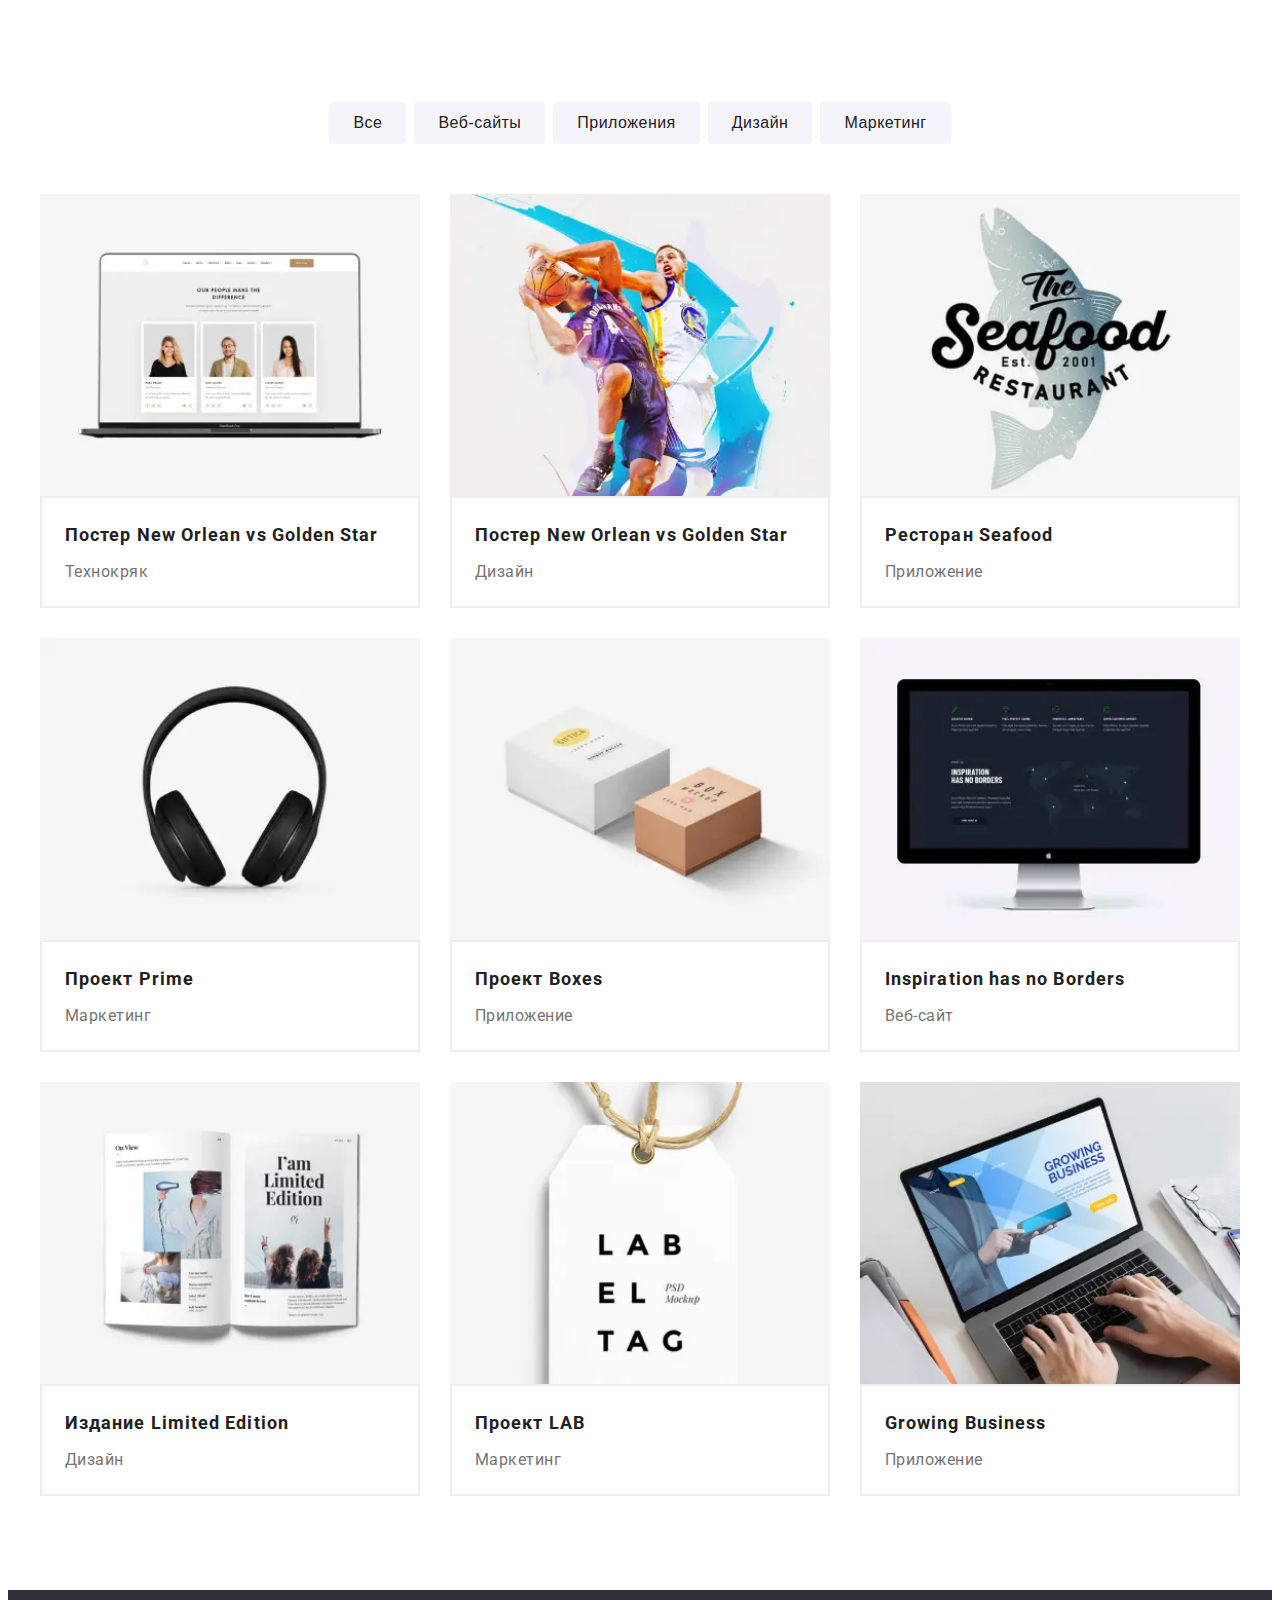
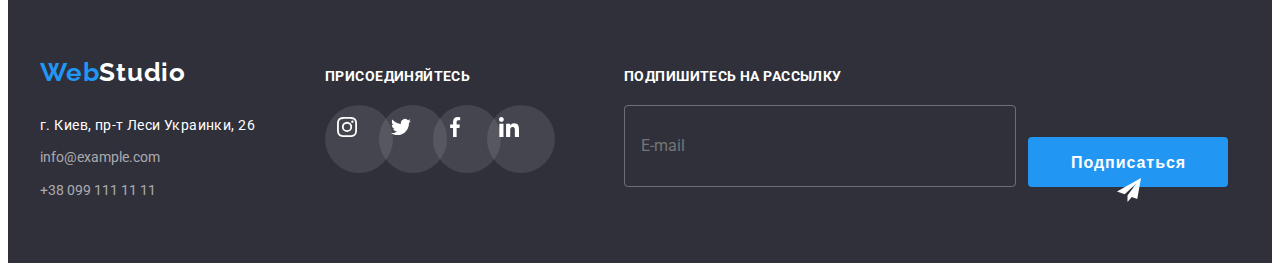
==== commit c6016a13: "Header and modal buttons are pending" ====
--- a/portfolio.html
+++ b/portfolio.html
@@ -18,7 +18,7 @@
     <link rel="stylesheet" href="./css/portfolio.min.css" />
   </head>
   <body>
-    <header class="header">
+    <!--<header class="header">
       <div class="container">
         <nav class="site-navigation">
           <a class="logo-header logo" lang="en" href="/"
@@ -59,7 +59,7 @@
           </li>
         </ul>
       </div>
-    </header>
+    </header>-->
 
     <main>
       <!--BUTTONS-->
@@ -89,13 +89,58 @@
             <li class="services-list-item">
               <a href="" class="services-list-link">
                 <div class="image-layer">
-                  <img
-                    class="services-list-image"
-                    src="./images/technokryak.jpg"
-                    alt="Технокряк вебсайт"
-                    width="370"
-                    height="294"
-                  />
+                  <picture>
+                    <source
+                      srcset="
+                        ./images/desktop/portfolio/technokryak-desktop.webp    1x,
+                        ./images/desktop/portfolio/technokryak-desktop@2x.webp 2x
+                      "
+                      media="(min-width: 1200px)"
+                      type="image/webp"
+                    />
+                    <source
+                      srcset="
+                        ./images/desktop/portfolio/technokryak-desktop.jpg    1x,
+                        ./images/desktop/portfolio/technokryak-desktop@2x.jpg 2x
+                      "
+                      media="(min-width: 1200px)"
+                    />
+                    <source
+                      srcset="
+                        ./images/tablet/portfolio/technokryak-tablet.webp    1x,
+                        ./images/tablet/portfolio/technokryak-tablet@2x.webp 2x
+                      "
+                      media="(min-width: 768px)"
+                      type="image/webp"
+                    />
+                    <source
+                      srcset="
+                        ./images/tablet/portfolio/technokryak-tablet.jpg    1x,
+                        ./images/tablet/portfolio/technokryak-tablet@2x.jpg 2x
+                      "
+                      media="(min-width: 768px)"
+                    />
+                    <source
+                      srcset="
+                        ./images/mobile/portfolio/technokryak-mobile.webp    1x,
+                        ./images/mobile/portfolio/technokryak-mobile@2x.webp 2x
+                      "
+                      media="(min-width: 320px)"
+                      type="image/webp"
+                    />
+                    <source
+                      srcset="
+                        ./images/mobile/portfolio/technokryak-mobile.jpg    1x,
+                        ./images/mobile/portfolio/technokryak-mobile@2x.jpg 2x
+                      "
+                      media="(min-width: 320px)"
+                    />
+                    <img
+                      class="services-list-image"
+                      src="./images/mobile/portfolio/technokryak-mobile.jpg"
+                      alt="Постер с баскетболистами"
+                    />
+                  </picture>
                   <p class="image-layer-description">
                     Технокряк это современная площадка распространения
                     коронавируса. Компании используют эту платформу для
@@ -103,20 +148,68 @@
                   </p>
                 </div>
                 <div class="services-card">
-                  <h2 class="services-title">Технокряк</h2>
-                  <p class="services-description">Веб-сайт</p>
+                  <h2 class="services-title">
+                    Постер<span lang="en"> New Orlean vs Golden Star</span>
+                  </h2>
+                  <p class="services-description">Технокряк</p>
                 </div></a
               >
             </li>
             <li class="services-list-item">
               <a href="" class="services-list-link">
                 <div class="image-layer">
-                  <img
-                    class="services-list-image"
-                    src="./images/basketball.jpg"
-                    alt="Постер с баскетболистами"
-                    width="370"
-                  />
+                  <picture>
+                    <source
+                      srcset="
+                        ./images/desktop/portfolio/basketball-desktop.webp    1x,
+                        ./images/desktop/portfolio/basketball-desktop@2x.webp 2x
+                      "
+                      media="(min-width: 1200px)"
+                      type="image/webp"
+                    />
+                    <source
+                      srcset="
+                        ./images/desktop/portfolio/basketball-desktop.jpg    1x,
+                        ./images/desktop/portfolio/basketball-desktop@2x.jpg 2x
+                      "
+                      media="(min-width: 1200px)"
+                    />
+                    <source
+                      srcset="
+                        ./images/tablet/portfolio/basketball-tablet.webp    1x,
+                        ./images/tablet/portfolio/basketball-tablet@2x.webp 2x
+                      "
+                      media="(min-width: 768px)"
+                      type="image/webp"
+                    />
+                    <source
+                      srcset="
+                        ./images/tablet/portfolio/basketball-tablet.jpg    1x,
+                        ./images/tablet/portfolio/basketball-tablet@2x.jpg 2x
+                      "
+                      media="(min-width: 768px)"
+                    />
+                    <source
+                      srcset="
+                        ./images/mobile/portfolio/basketball-mobile.webp    1x,
+                        ./images/mobile/portfolio/basketball-mobile@2x.webp 2x
+                      "
+                      media="(min-width: 320px)"
+                      type="image/webp"
+                    />
+                    <source
+                      srcset="
+                        ./images/mobile/portfolio/basketball-mobile.jpg    1x,
+                        ./images/mobile/portfolio/basketball-mobile@2x.jpg 2x
+                      "
+                      media="(min-width: 320px)"
+                    />
+                    <img
+                      class="services-list-image"
+                      src="./images/mobile/portfolio/basketball-mobile.jpg"
+                      alt="Постер с баскетболистами"
+                    />
+                  </picture>
                   <p class="image-layer-description">
                     Технокряк это современная площадка распространения
                     коронавируса. Компании используют эту платформу для
@@ -134,12 +227,58 @@
             <li class="services-list-item">
               <a href="" class="services-list-link">
                 <div class="image-layer">
-                  <img
-                    class="services-list-image"
-                    src="./images/seafood.jpg"
-                    alt="Ресторан морепродуктов"
-                    width="370"
-                  />
+                  <picture>
+                    <source
+                      srcset="
+                        ./images/desktop/portfolio/seafood-desktop.webp    1x,
+                        ./images/desktop/portfolio/seafood-desktop@2x.webp 2x
+                      "
+                      media="(min-width: 1200px)"
+                      type="image/webp"
+                    />
+                    <source
+                      srcset="
+                        ./images/desktop/portfolio/seafood-desktop.jpg    1x,
+                        ./images/desktop/portfolio/seafood-desktop@2x.jpg 2x
+                      "
+                      media="(min-width: 1200px)"
+                    />
+                    <source
+                      srcset="
+                        ./images/tablet/portfolio/seafood-tablet.webp    1x,
+                        ./images/tablet/portfolio/seafood-tablet@2x.webp 2x
+                      "
+                      media="(min-width: 768px)"
+                      type="image/webp"
+                    />
+                    <source
+                      srcset="
+                        ./images/tablet/portfolio/seafood-tablet.jpg    1x,
+                        ./images/tablet/portfolio/seafood-tablet@2x.jpg 2x
+                      "
+                      media="(min-width: 768px)"
+                    />
+                    <source
+                      srcset="
+                        ./images/mobile/portfolio/seafood-mobile.webp    1x,
+                        ./images/mobile/portfolio/seafood-mobile@2x.webp 2x
+                      "
+                      media="(min-width: 320px)"
+                      type="image/webp"
+                    />
+                    <source
+                      srcset="
+                        ./images/mobile/portfolio/seafood-mobile.jpg    1x,
+                        ./images/mobile/portfolio/seafood-mobile@2x.jpg 2x
+                      "
+                      media="(min-width: 320px)"
+                    />
+                    <img
+                      class="services-list-image"
+                      src="./images/mobile/portfolio/seafood-mobile.jpg"
+                      alt="Ресторан морепродуктов"
+                    />
+                  </picture>
                   <p class="image-layer-description">
                     Технокряк это современная площадка распространения
                     коронавируса. Компании используют эту платформу для
@@ -157,12 +296,58 @@
             <li class="services-list-item">
               <a href="" class="services-list-link">
                 <div class="image-layer">
-                  <img
-                    class="services-list-image"
-                    src="./images/headphones.jpg"
-                    alt="Электронный девайс"
-                    width="370"
-                  />
+                  <picture>
+                    <source
+                      srcset="
+                        ./images/desktop/portfolio/headphones-desktop.webp    1x,
+                        ./images/desktop/portfolio/headphones-desktop@2x.webp 2x
+                      "
+                      media="(min-width: 1200px)"
+                      type="image/webp"
+                    />
+                    <source
+                      srcset="
+                        ./images/desktop/portfolio/headphones-desktop.jpg    1x,
+                        ./images/desktop/portfolio/headphones-desktop@2x.jpg 2x
+                      "
+                      media="(min-width: 1200px)"
+                    />
+                    <source
+                      srcset="
+                        ./images/tablet/portfolio/headphones-tablet.webp    1x,
+                        ./images/tablet/portfolio/headphones-tablet@2x.webp 2x
+                      "
+                      media="(min-width: 768px)"
+                      type="image/webp"
+                    />
+                    <source
+                      srcset="
+                        ./images/tablet/portfolio/headphones-tablet.jpg    1x,
+                        ./images/tablet/portfolio/headphones-tablet@2x.jpg 2x
+                      "
+                      media="(min-width: 768px)"
+                    />
+                    <source
+                      srcset="
+                        ./images/mobile/portfolio/headphones-mobile.webp    1x,
+                        ./images/mobile/portfolio/headphones-mobile@2x.webp 2x
+                      "
+                      media="(min-width: 320px)"
+                      type="image/webp"
+                    />
+                    <source
+                      srcset="
+                        ./images/mobile/portfolio/headphones-mobile.jpg    1x,
+                        ./images/mobile/portfolio/headphones-mobile@2x.jpg 2x
+                      "
+                      media="(min-width: 320px)"
+                    />
+                    <img
+                      class="services-list-image"
+                      src="./images/mobile/portfolio/headphones-mobile.jpg"
+                      alt="Электронный девайс"
+                    />
+                  </picture>
                   <p class="image-layer-description">
                     Технокряк это современная площадка распространения
                     коронавируса. Компании используют эту платформу для
@@ -180,12 +365,58 @@
             <li class="services-list-item">
               <a href="" class="services-list-link">
                 <div class="image-layer">
-                  <img
-                    class="services-list-image"
-                    src="./images/boxes.jpg"
-                    alt="Коробки"
-                    width="370"
-                  />
+                  <picture>
+                    <source
+                      srcset="
+                        ./images/desktop/portfolio/boxes-desktop.webp    1x,
+                        ./images/desktop/portfolio/boxes-desktop@2x.webp 2x
+                      "
+                      media="(min-width: 1200px)"
+                      type="image/webp"
+                    />
+                    <source
+                      srcset="
+                        ./images/desktop/portfolio/boxes-desktop.jpg    1x,
+                        ./images/desktop/portfolio/boxes-desktop@2x.jpg 2x
+                      "
+                      media="(min-width: 1200px)"
+                    />
+                    <source
+                      srcset="
+                        ./images/tablet/portfolio/boxes-tablet.webp    1x,
+                        ./images/tablet/portfolio/boxes-tablet@2x.webp 2x
+                      "
+                      media="(min-width: 768px)"
+                      type="image/webp"
+                    />
+                    <source
+                      srcset="
+                        ./images/tablet/portfolio/boxes-tablet.jpg    1x,
+                        ./images/tablet/portfolio/boxes-tablet@2x.jpg 2x
+                      "
+                      media="(min-width: 768px)"
+                    />
+                    <source
+                      srcset="
+                        ./images/mobile/portfolio/boxes-mobile.webp    1x,
+                        ./images/mobile/portfolio/boxes-mobile@2x.webp 2x
+                      "
+                      media="(min-width: 320px)"
+                      type="image/webp"
+                    />
+                    <source
+                      srcset="
+                        ./images/mobile/portfolio/boxes-mobile.jpg    1x,
+                        ./images/mobile/portfolio/boxes-mobile@2x.jpg 2x
+                      "
+                      media="(min-width: 320px)"
+                    />
+                    <img
+                      class="services-list-image"
+                      src="./images/mobile/portfolio/boxes-mobile.jpg"
+                      alt="Коробки"
+                    />
+                  </picture>
                   <p class="image-layer-description">
                     Технокряк это современная площадка распространения
                     коронавируса. Компании используют эту платформу для
@@ -203,12 +434,58 @@
             <li class="services-list-item">
               <a href="" class="services-list-link">
                 <div class="image-layer">
-                  <img
-                    class="services-list-image"
-                    src="./images/inspiration.jpg"
-                    alt="Интерфейс вебсайта"
-                    width="370"
-                  />
+                  <picture>
+                    <source
+                      srcset="
+                        ./images/desktop/portfolio/inspiration-desktop.webp    1x,
+                        ./images/desktop/portfolio/inspiration-desktop@2x.webp 2x
+                      "
+                      media="(min-width: 1200px)"
+                      type="image/webp"
+                    />
+                    <source
+                      srcset="
+                        ./images/desktop/portfolio/inspiration-desktop.jpg    1x,
+                        ./images/desktop/portfolio/inspiration-desktop@2x.jpg 2x
+                      "
+                      media="(min-width: 1200px)"
+                    />
+                    <source
+                      srcset="
+                        ./images/tablet/portfolio/inspiration-tablet.webp    1x,
+                        ./images/tablet/portfolio/inspiration-tablet@2x.webp 2x
+                      "
+                      media="(min-width: 768px)"
+                      type="image/webp"
+                    />
+                    <source
+                      srcset="
+                        ./images/tablet/portfolio/inspiration-tablet.jpg    1x,
+                        ./images/tablet/portfolio/inspiration-tablet@2x.jpg 2x
+                      "
+                      media="(min-width: 768px)"
+                    />
+                    <source
+                      srcset="
+                        ./images/mobile/portfolio/inspiration-mobile.webp    1x,
+                        ./images/mobile/portfolio/inspiration-mobile@2x.webp 2x
+                      "
+                      media="(min-width: 320px)"
+                      type="image/webp"
+                    />
+                    <source
+                      srcset="
+                        ./images/mobile/portfolio/inspiration-mobile.jpg    1x,
+                        ./images/mobile/portfolio/inspiration-mobile@2x.jpg 2x
+                      "
+                      media="(min-width: 320px)"
+                    />
+                    <img
+                      class="services-list-image"
+                      src="./images/mobile/portfolio/inspiration-mobile.jpg"
+                      alt="Интерфейс вебсайта"
+                    />
+                  </picture>
                   <p class="image-layer-description">
                     Технокряк это современная площадка распространения
                     коронавируса. Компании используют эту платформу для
@@ -226,12 +503,58 @@
             <li class="services-list-item">
               <a href="" class="services-list-link">
                 <div class="image-layer">
-                  <img
-                    class="services-list-image"
-                    src="./images/magazine.jpg"
-                    alt="Обложка журнала"
-                    width="370"
-                  />
+                  <picture>
+                    <source
+                      srcset="
+                        ./images/desktop/portfolio/magazine-desktop.webp    1x,
+                        ./images/desktop/portfolio/magazine-desktop@2x.webp 2x
+                      "
+                      media="(min-width: 1200px)"
+                      type="image/webp"
+                    />
+                    <source
+                      srcset="
+                        ./images/desktop/portfolio/magazine-desktop.jpg    1x,
+                        ./images/desktop/portfolio/magazine-desktop@2x.jpg 2x
+                      "
+                      media="(min-width: 1200px)"
+                    />
+                    <source
+                      srcset="
+                        ./images/tablet/portfolio/magazine-tablet.webp    1x,
+                        ./images/tablet/portfolio/magazine-tablet@2x.webp 2x
+                      "
+                      media="(min-width: 768px)"
+                      type="image/webp"
+                    />
+                    <source
+                      srcset="
+                        ./images/tablet/portfolio/magazine-tablet.jpg    1x,
+                        ./images/tablet/portfolio/magazine-tablet@2x.jpg 2x
+                      "
+                      media="(min-width: 768px)"
+                    />
+                    <source
+                      srcset="
+                        ./images/mobile/portfolio/magazine-mobile.webp    1x,
+                        ./images/mobile/portfolio/magazine-mobile@2x.webp 2x
+                      "
+                      media="(min-width: 320px)"
+                      type="image/webp"
+                    />
+                    <source
+                      srcset="
+                        ./images/mobile/portfolio/magazine-mobile.jpg    1x,
+                        ./images/mobile/portfolio/magazine-mobile@2x.jpg 2x
+                      "
+                      media="(min-width: 320px)"
+                    />
+                    <img
+                      class="services-list-image"
+                      src="./images/mobile/portfolio/magazine-mobile.jpg"
+                      alt="Обложка журнала"
+                    />
+                  </picture>
                   <p class="image-layer-description">
                     Технокряк это современная площадка распространения
                     коронавируса. Компании используют эту платформу для
@@ -249,12 +572,58 @@
             <li class="services-list-item">
               <a href="" class="services-list-link"
                 ><div class="image-layer">
-                  <img
-                    class="services-list-image"
-                    src="./images/project-lab.jpg"
-                    alt="Маркетинговая обложка"
-                    width="370"
-                  />
+                  <picture>
+                    <source
+                      srcset="
+                        ./images/desktop/portfolio/project-lab-desktop.webp    1x,
+                        ./images/desktop/portfolio/project-lab-desktop@2x.webp 2x
+                      "
+                      media="(min-width: 1200px)"
+                      type="image/webp"
+                    />
+                    <source
+                      srcset="
+                        ./images/desktop/portfolio/project-lab-desktop.jpg    1x,
+                        ./images/desktop/portfolio/project-lab-desktop@2x.jpg 2x
+                      "
+                      media="(min-width: 1200px)"
+                    />
+                    <source
+                      srcset="
+                        ./images/tablet/portfolio/project-lab-tablet.webp    1x,
+                        ./images/tablet/portfolio/project-lab-tablet@2x.webp 2x
+                      "
+                      media="(min-width: 768px)"
+                      type="image/webp"
+                    />
+                    <source
+                      srcset="
+                        ./images/tablet/portfolio/project-lab-tablet.jpg    1x,
+                        ./images/tablet/portfolio/project-lab-tablet@2x.jpg 2x
+                      "
+                      media="(min-width: 768px)"
+                    />
+                    <source
+                      srcset="
+                        ./images/mobile/portfolio/project-lab-mobile.webp    1x,
+                        ./images/mobile/portfolio/project-lab-mobile@2x.webp 2x
+                      "
+                      media="(min-width: 320px)"
+                      type="image/webp"
+                    />
+                    <source
+                      srcset="
+                        ./images/mobile/portfolio/project-lab-mobile.jpg    1x,
+                        ./images/mobile/portfolio/project-lab-mobile@2x.jpg 2x
+                      "
+                      media="(min-width: 320px)"
+                    />
+                    <img
+                      class="services-list-image"
+                      src="./images/mobile/portfolio/project-lab-mobile.jpg"
+                      alt="Маркетинговая обложка"
+                    />
+                  </picture>
                   <p class="image-layer-description">
                     Технокряк это современная площадка распространения
                     коронавируса. Компании используют эту платформу для
@@ -272,12 +641,58 @@
             <li class="services-list-item">
               <a href="" class="services-list-link">
                 <div class="image-layer">
-                  <img
-                    class="services-list-image"
-                    src="./images/growing-business.jpg"
-                    alt="Бизнес приложение"
-                    width="370"
-                  />
+                  <picture>
+                    <source
+                      srcset="
+                        ./images/desktop/portfolio/business-desktop.webp    1x,
+                        ./images/desktop/portfolio/business-desktop@2x.webp 2x
+                      "
+                      media="(min-width: 1200px)"
+                      type="image/webp"
+                    />
+                    <source
+                      srcset="
+                        ./images/desktop/portfolio/business-desktop.jpg    1x,
+                        ./images/desktop/portfolio/business-desktop@2x.jpg 2x
+                      "
+                      media="(min-width: 1200px)"
+                    />
+                    <source
+                      srcset="
+                        ./images/tablet/portfolio/business-tablet.webp    1x,
+                        ./images/tablet/portfolio/business-tablet@2x.webp 2x
+                      "
+                      media="(min-width: 768px)"
+                      type="image/webp"
+                    />
+                    <source
+                      srcset="
+                        ./images/tablet/portfolio/business-tablet.jpg    1x,
+                        ./images/tablet/portfolio/business-tablet@2x.jpg 2x
+                      "
+                      media="(min-width: 768px)"
+                    />
+                    <source
+                      srcset="
+                        ./images/mobile/portfolio/business-mobile.webp    1x,
+                        ./images/mobile/portfolio/business-mobile@2x.webp 2x
+                      "
+                      media="(min-width: 320px)"
+                      type="image/webp"
+                    />
+                    <source
+                      srcset="
+                        ./images/mobile/portfolio/business-mobile.jpg    1x,
+                        ./images/mobile/portfolio/business-mobile@2x.jpg 2x
+                      "
+                      media="(min-width: 320px)"
+                    />
+                    <img
+                      class="services-list-image"
+                      src="./images/mobile/portfolio/business-mobile.jpg"
+                      alt="Бизнес приложение"
+                    />
+                  </picture>
                   <p class="image-layer-description">
                     Технокряк это современная площадка распространения
                     коронавируса. Компании используют эту платформу для
--- a/css/portfolio.min.css
+++ b/css/portfolio.min.css
@@ -1,2 +1,2 @@
-:root{--text-font: "Roboto", sans-serif;--title-font: "Raleway", sans-serif;--main-color: #757575;--main-white-color: #ffffff;--title-text-color: #212121;--logo-black-color: #000000;--accent-color: #2196f3;--background-white-color: #f5f4fa;--background-black-color: #2f303a;--background-transparent-color: rgba(255, 255, 255, 0.6);--logo-clients-color: #afb1b8;--cubic: cubic-bezier(0.4, 0, 0.2, 1)}.visually-hidden{position:absolute;clip:rect(0 0 0 0);width:1px;height:1px;margin:-1px}.container{width:100%;padding:0 15px;margin:0 auto}@media screen and (min-width: 480px){.container{width:480px}}@media screen and (min-width: 768px){.container{width:768px}}@media screen and (min-width: 1200px){.container{width:1200px}}.header .container{display:flex;justify-content:center}@media screen and (min-width: 1200px){.bottom-container{display:flex;align-items:baseline}}body{font-family:var(--text-font);color:var(--main-color);background-color:var(--main-white-color)}h1,h2,h3,h4,h5,h6{margin:0}ul,ol{list-style:none;margin:0;padding:0}img{display:block;width:100%;height:auto}textarea{resize:none}.logo{display:inline-block;font-family:var(--title-font);font-weight:700;font-size:26px;line-height:1.714;letter-spacing:0.03em;text-decoration:none;color:var(--accent-color)}.logo-header-studio{color:var(--logo-black-color)}.logo-footer-studio{color:var(--main-white-color)}.button{display:block;margin:0 auto;min-width:200px;padding:10px 32px;border:1px solid transparent;border-radius:4px;cursor:pointer;font-weight:700;font-size:16px;line-height:1.875;text-align:center;letter-spacing:0.06em;color:var(--main-white-color);background-color:var(--accent-color);transition:transform 250ms var(--cubic)}.submit-button{padding:10px 28px 10px 29px;width:200px;height:50px}.social-media-navigation{display:flex;justify-content:center;align-items:center}.social-media-item{width:44px;height:44px;margin-right:10px}.social-media-item:last-child{margin-right:0}.social-media-link{display:block;text-decoration:none;padding:12px;width:100%;height:100%;border-radius:50%;color:var(--logo-clients-color);fill:currentColor;cursor:pointer;transition-property:color, background-color;transition-duration:250ms;transition-timing-function:var(--cubic)}.social-media-link:hover,.social-media-link:focus{color:var(--main-white-color);background-color:var(--accent-color)}.bottom-link{color:var(--main-white-color);fill:currentColor;background-color:rgba(255,255,255,0.1);border-radius:50%}.header{border-bottom:1px solid #eeeeee}.site-navigation{display:flex;align-items:center}.site-navigation-list{display:flex;margin-left:93px}.site-navigation-item:not(:last-child){margin-right:50px}.site-navigation-link{display:block;padding-top:32px;padding-bottom:32px;font-weight:500;font-size:14px;line-height:1.143;letter-spacing:0.02em;color:var(--title-text-color);text-decoration:none;transition-property:color;transition-duration:250ms;transition-timing-function:var(--cubic)}.site-navigation-link:hover,.site-navigation-link:focus{color:var(--accent-color)}.site-navigation-link.current{position:relative;color:var(--accent-color)}.site-navigation-link.current::after{content:"";display:block;position:absolute;top:76px;left:0;width:100%;height:4px;color:var(--accent-color);background-color:var(--accent-color);border:1px solid;border-radius:2px}.contact-information-list{display:flex;align-items:center;margin-left:auto}.contact-information-item+.contact-information-item{margin-left:50px}.contact-link{display:flex;align-items:center;padding-top:32px;padding-bottom:32px;font-weight:500;font-size:14px;line-height:1.143;letter-spacing:0.02em;color:var(--main-color);fill:currentColor;text-decoration:none;transition-property:color;transition-duration:250ms;transition-timing-function:var(--cubic)}.contact-link:hover,.contact-link:focus{color:var(--accent-color)}.link-icon{margin:0 10px 0 0}.button-navigation{padding-top:94px;padding-bottom:94px}.button-navigation-list{display:flex;justify-content:center;margin-bottom:50px}.button-navigation-item:not(:last-child){margin-right:8px}.filter-button{padding:6px 22px;border-radius:4px;cursor:pointer;font-weight:500;font-size:16px;line-height:1.625;text-align:center;letter-spacing:0.03em;color:var(--title-text-color);background-color:var(--background-white-color);border-color:transparent;transition-property:color, background-color, box-shadow;transition-duration:250ms;transition-timing-function:var(--cubic)}.filter-button:hover,.filter-button:focus{color:var(--main-white-color);background-color:var(--accent-color);box-shadow:0px 4px 4px 0px rgba(0,0,0,0.25);transition-property:color, background-color, box-shadow;transition-duration:250ms;transition-timing-function:var(--cubic)}.services-list{display:flex;flex-wrap:wrap}.services-list-item{width:calc((100% - 60px) / 3);margin-right:30px;margin-bottom:30px;position:relative}.services-list-item:nth-child(3n){margin-right:0}.services-list-item:nth-child(n+7){margin-bottom:0}.services-list-link{text-decoration:none;display:inline-block;width:100%;height:100%}.services-list-link:hover{box-shadow:0px 4px 4px 0px rgba(0,0,0,0.25)}.image-layer{position:relative;overflow:hidden}.image-layer-description{position:absolute;margin:0;font-weight:normal;font-size:18px;line-height:1.555;color:var(--main-white-color);background-color:rgba(33,150,243,0.9);width:100%;height:100%;padding:63px 24px;top:0;left:0;opacity:0;transform:translateY(100%);transition:transform 250ms var(--cubic),opacity 250ms var(--cubic)}.services-list-link:hover .image-layer-description{opacity:1;transform:translateY(0%)}.services-card{padding:20px 24px;border:1px solid #eeeeee;box-shadow:inset 0 0 0 1px #eeeeee}.services-title{font-weight:700;font-size:18px;line-height:1.999;letter-spacing:0.06em;color:var(--title-text-color)}.services-description{margin:4px 0 0 0;font-weight:400;font-size:16px;line-height:1.875;letter-spacing:0.03em;color:var(--main-color)}.footer{background-color:var(--background-black-color);padding-top:60px;padding-bottom:60px;border:none}@media screen and (min-width: 768px) and (max-width: 1199px){.footer-wrapper{justify-content:space-between;margin:0 auto}}@media screen and (min-width: 768px){.footer-wrapper{max-width:610px;display:flex;align-items:baseline}}@media screen and (min-width: 1200px){.footer-wrapper{margin-right:93px}}.address-container{display:flex;flex-direction:column}@media screen and (max-width: 1199px){.address-container{align-items:center;margin-bottom:60px}}@media screen and (min-width: 1200px){.address-container{margin-right:70px}}.address{margin-top:20px;margin-bottom:8px;font-style:normal;font-weight:400;font-size:14px;line-height:1.714;letter-spacing:0.03em;color:var(--main-white-color)}.address-link{text-decoration:none;font-size:14px;line-height:1.714;color:var(--background-transparent-color)}.address-list-item:nth-child(2n+1){margin-bottom:9px}@media screen and (max-width: 767px){.social-media-container{margin-bottom:60px}}.bring-attention{margin-bottom:20px;font-weight:700;font-size:14px;line-height:1.14;letter-spacing:0.03em;text-transform:uppercase;color:var(--main-white-color)}@media screen and (max-width: 1199px){.bring-attention{text-align:center;display:flex;justify-content:center}}@media screen and (min-width: 1200px){.bring-attention{margin-bottom:0}}.footer-links{margin-top:20px}@media screen and (max-width: 1199px){.form-button-wrapper{display:flex;flex-direction:column;align-items:center}}@media scren and (max-width: 1199px){.form{display:flex;flex-direction:column;justify-content:center}}.footer-input{margin:0;padding:15px 16px;font:inherit;width:80vw;max-width:450px;height:50px;color:rgba(255,255,255,0.6);outline:none;border:1px solid rgba(255,255,255,0.3);border-radius:4px;background:transparent}@media screen and (max-width: 1199px){.footer-input{margin-bottom:20px;margin-left:auto;margin-right:auto}}@media screen and (min-width: 1200px){.footer-input{margin-top:20px;margin-right:12px;width:358px}}@media screen and (max-width: 1199px){.input-wrapper{display:flex}}@media screen and (min-width: 1200px){.input-button-wrapper{display:flex;flex-direction:row;align-items:flex-end}}
+:root{--text-font: "Roboto", sans-serif;--title-font: "Raleway", sans-serif;--main-color: #757575;--main-white-color: #ffffff;--title-text-color: #212121;--logo-black-color: #000000;--accent-color: #2196f3;--background-white-color: #f5f4fa;--background-black-color: #2f303a;--background-transparent-color: rgba(255, 255, 255, 0.6);--logo-clients-color: #afb1b8;--cubic: cubic-bezier(0.4, 0, 0.2, 1)}.visually-hidden{position:absolute;clip:rect(0 0 0 0);width:1px;height:1px;margin:-1px}.container{width:100%;padding:0 15px;margin:0 auto}@media screen and (min-width: 480px){.container{width:480px}}@media screen and (min-width: 768px){.container{width:768px}}@media screen and (min-width: 1200px){.container{width:1200px}}.header .container{display:flex;justify-content:center}@media screen and (min-width: 1200px){.bottom-container{display:flex;align-items:baseline}}body{font-family:var(--text-font);color:var(--main-color);background-color:var(--main-white-color)}h1,h2,h3,h4,h5,h6{margin:0}ul,ol{list-style:none;margin:0;padding:0}img{display:block;width:100%;height:auto}textarea{resize:none}.logo{display:inline-block;font-family:var(--title-font);font-weight:700;font-size:26px;line-height:1.714;letter-spacing:0.03em;text-decoration:none;color:var(--accent-color)}.logo-header-studio{color:var(--logo-black-color)}.logo-footer-studio{color:var(--main-white-color)}.button{display:block;margin:0 auto;min-width:200px;padding:10px 32px;border:1px solid transparent;border-radius:4px;cursor:pointer;font-weight:700;font-size:16px;line-height:1.875;text-align:center;letter-spacing:0.06em;color:var(--main-white-color);background-color:var(--accent-color);transition:transform 250ms var(--cubic)}.submit-button{padding:10px 28px 10px 29px;width:200px;height:50px}.social-media-navigation{display:flex;justify-content:center;align-items:center}.social-media-item{width:44px;height:44px;margin-right:10px}.social-media-item:last-child{margin-right:0}.social-media-link{display:block;text-decoration:none;padding:12px;width:100%;height:100%;border-radius:50%;color:var(--logo-clients-color);fill:currentColor;cursor:pointer;transition-property:color, background-color;transition-duration:250ms;transition-timing-function:var(--cubic)}.social-media-link:hover,.social-media-link:focus{color:var(--main-white-color);background-color:var(--accent-color)}.bottom-link{color:var(--main-white-color);fill:currentColor;background-color:rgba(255,255,255,0.1);border-radius:50%}.header{border-bottom:1px solid #eeeeee}.site-navigation{display:flex;align-items:center}.site-navigation-list{display:flex;margin-left:93px}.site-navigation-item:not(:last-child){margin-right:50px}.site-navigation-link{display:block;padding-top:32px;padding-bottom:32px;font-weight:500;font-size:14px;line-height:1.143;letter-spacing:0.02em;color:var(--title-text-color);text-decoration:none;transition-property:color;transition-duration:250ms;transition-timing-function:var(--cubic)}.site-navigation-link:hover,.site-navigation-link:focus{color:var(--accent-color)}.site-navigation-link.current{position:relative;color:var(--accent-color)}.site-navigation-link.current::after{content:"";display:block;position:absolute;top:76px;left:0;width:100%;height:4px;color:var(--accent-color);background-color:var(--accent-color);border:1px solid;border-radius:2px}.contact-information-list{display:flex;align-items:center;margin-left:auto}.contact-information-item+.contact-information-item{margin-left:50px}.contact-link{display:flex;align-items:center;padding-top:32px;padding-bottom:32px;font-weight:500;font-size:14px;line-height:1.143;letter-spacing:0.02em;color:var(--main-color);fill:currentColor;text-decoration:none;transition-property:color;transition-duration:250ms;transition-timing-function:var(--cubic)}.contact-link:hover,.contact-link:focus{color:var(--accent-color)}.link-icon{margin:0 10px 0 0}.button-navigation{padding-top:60px;padding-bottom:60px}@media screen and (min-width: 1200px){.button-navigation{padding-top:94px;padding-bottom:94px}}@media screen and (max-width: 767px){.button-navigation-list{display:flex;flex-wrap:wrap;margin-bottom:40px}}@media screen and (min-width: 768px){.button-navigation-list{display:flex;justify-content:center;margin-bottom:30px}}@media screen and (min-width: 1200px){.button-navigation-list{display:flex;justify-content:center;margin-bottom:50px}}.button-navigation-item:not(:last-child){margin-right:8px}@media screen and (max-width: 767px){.button-navigation-item:nth-child(-n+3){margin-bottom:15px}}.filter-button{padding:6px 22px;border-radius:4px;cursor:pointer;font-weight:500;font-size:16px;line-height:1.625;text-align:center;letter-spacing:0.03em;color:var(--title-text-color);background-color:var(--background-white-color);border-color:transparent;transition-property:color, background-color, box-shadow;transition-duration:250ms;transition-timing-function:var(--cubic)}.filter-button:hover,.filter-button:focus{color:var(--main-white-color);background-color:var(--accent-color);box-shadow:0px 4px 4px 0px rgba(0,0,0,0.25);transition-property:color, background-color, box-shadow;transition-duration:250ms;transition-timing-function:var(--cubic)}@media screen and (min-width: 768px){.services-list{display:flex;flex-wrap:wrap;margin:-15px}}@media screen and (max-width: 767px){.services-list-item{margin-bottom:30px;position:relative}}@media screen and (min-width: 768px){.services-list-item{flex-basis:calc((100% - 15px * 4) / 2);margin:15px;position:relative}}@media screen and (min-width: 1200px){.services-list-item{flex-basis:calc((100% - 15px * 6) / 3);margin:15px;position:relative}}.services-list-link{text-decoration:none;display:inline-block;width:100%;height:100%}.services-list-link:hover{box-shadow:0px 4px 4px 0px rgba(0,0,0,0.25)}.image-layer{position:relative;overflow:hidden}.image-layer-description{position:absolute;margin:0;font-weight:normal;font-size:18px;line-height:1.555;color:var(--main-white-color);background-color:rgba(33,150,243,0.9);width:100%;height:100%;padding:63px 24px;top:0;left:0;opacity:0;transform:translateY(100%);transition:transform 250ms var(--cubic),opacity 250ms var(--cubic)}.services-list-link:hover .image-layer-description{opacity:1;transform:translateY(0%)}.services-card{padding:20px 24px;border:1px solid #eeeeee;box-shadow:inset 0 0 0 1px #eeeeee}.services-title{font-weight:700;font-size:18px;line-height:1.999;letter-spacing:0.06em;color:var(--title-text-color)}.services-description{margin:4px 0 0 0;font-weight:400;font-size:16px;line-height:1.875;letter-spacing:0.03em;color:var(--main-color)}.footer{background-color:var(--background-black-color);padding-top:60px;padding-bottom:60px;border:none}@media screen and (min-width: 768px) and (max-width: 1199px){.footer-wrapper{justify-content:space-between;margin:0 auto}}@media screen and (min-width: 768px){.footer-wrapper{max-width:610px;display:flex;align-items:baseline}}@media screen and (min-width: 1200px){.footer-wrapper{margin-right:93px}}.address-container{display:flex;flex-direction:column}@media screen and (max-width: 1199px){.address-container{align-items:center;margin-bottom:60px}}@media screen and (min-width: 1200px){.address-container{margin-right:70px}}.address{margin-top:20px;margin-bottom:8px;font-style:normal;font-weight:400;font-size:14px;line-height:1.714;letter-spacing:0.03em;color:var(--main-white-color)}.address-link{text-decoration:none;font-size:14px;line-height:1.714;color:var(--background-transparent-color)}.address-list-item:nth-child(2n+1){margin-bottom:9px}@media screen and (max-width: 767px){.social-media-container{margin-bottom:60px}}.bring-attention{margin-bottom:20px;font-weight:700;font-size:14px;line-height:1.14;letter-spacing:0.03em;text-transform:uppercase;color:var(--main-white-color)}@media screen and (max-width: 1199px){.bring-attention{text-align:center;display:flex;justify-content:center}}@media screen and (min-width: 1200px){.bring-attention{margin-bottom:0}}.footer-links{margin-top:20px}@media screen and (max-width: 1199px){.form-button-wrapper{display:flex;flex-direction:column;align-items:center}}@media scren and (max-width: 1199px){.form{display:flex;flex-direction:column;justify-content:center}}.footer-input{margin:0;padding:15px 16px;font:inherit;width:80vw;max-width:450px;height:50px;color:rgba(255,255,255,0.6);outline:none;border:1px solid rgba(255,255,255,0.3);border-radius:4px;background:transparent}@media screen and (max-width: 1199px){.footer-input{margin-bottom:20px;margin-left:auto;margin-right:auto}}@media screen and (min-width: 1200px){.footer-input{margin-top:20px;margin-right:12px;width:358px}}@media screen and (max-width: 1199px){.input-wrapper{display:flex}}@media screen and (min-width: 1200px){.input-button-wrapper{display:flex;flex-direction:row;align-items:flex-end}}
 /*# sourceMappingURL=portfolio.min.css.map */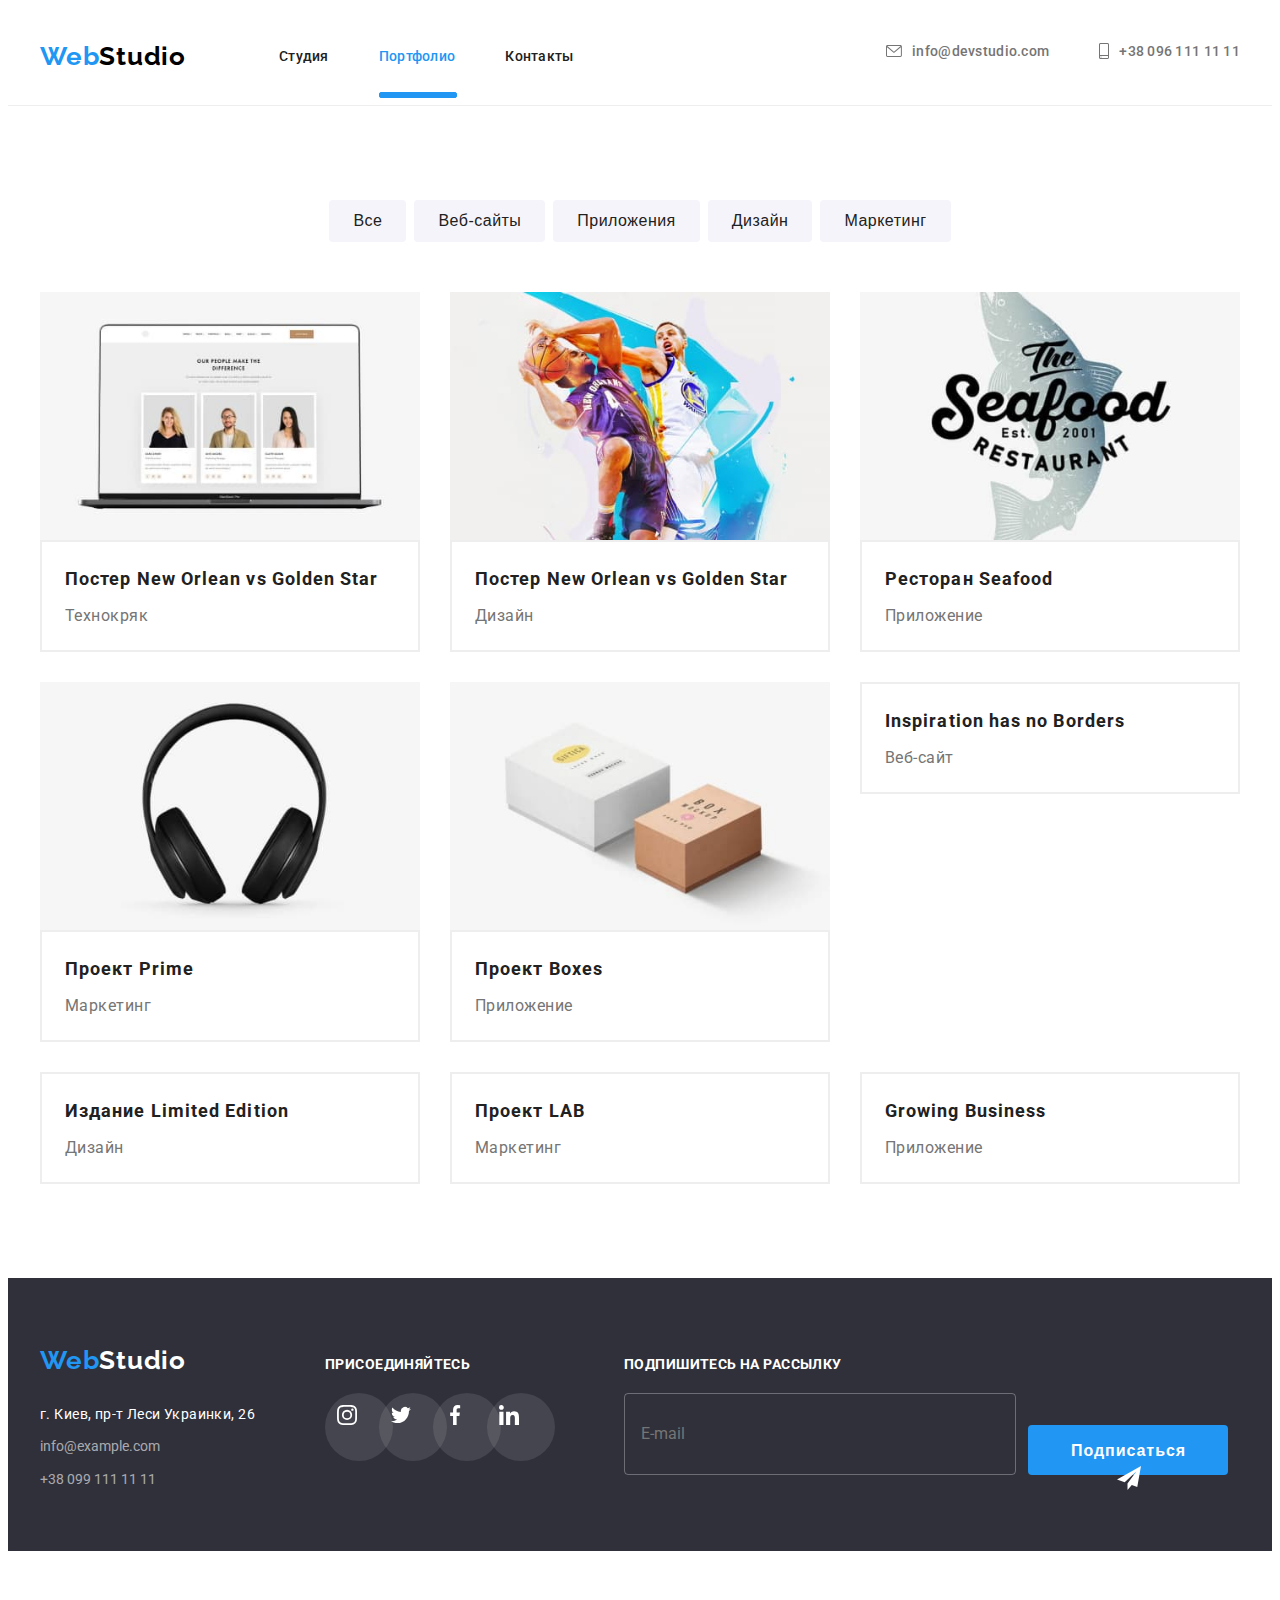
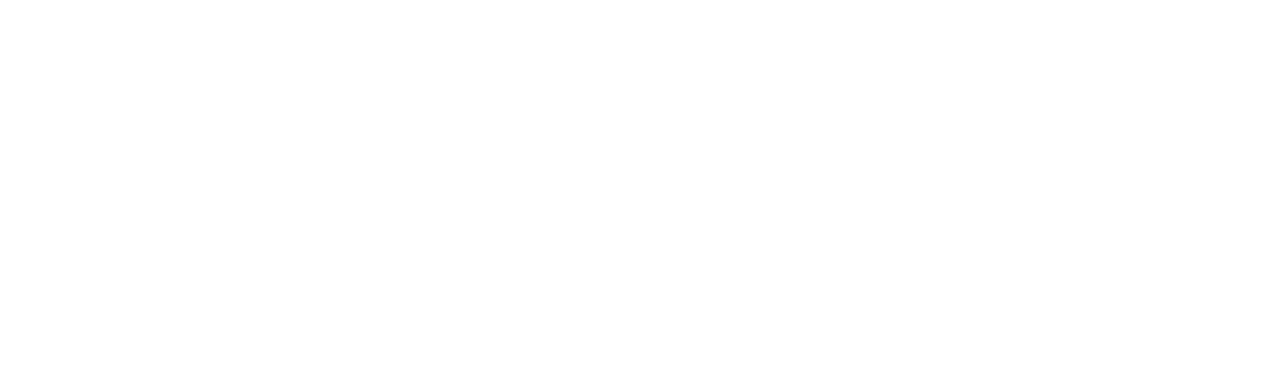
==== commit 837af9d5: "Header completed" ====
--- a/portfolio.html
+++ b/portfolio.html
@@ -18,8 +18,8 @@
     <link rel="stylesheet" href="./css/portfolio.min.css" />
   </head>
   <body>
-    <!--<header class="header">
-      <div class="container">
+    <header class="header">
+      <div class="container header-container">
         <nav class="site-navigation">
           <a class="logo-header logo" lang="en" href="/"
             >Web<span class="logo-header-studio">Studio</span>
@@ -58,8 +58,16 @@
             >
           </li>
         </ul>
+        <button class="button-open" type="button" data-menu-button="">
+          <svg class="burger-menu" width="40" height="40">
+            <use
+              class="burger-icon"
+              href="./images/sprite.svg#burger-menu"
+            ></use>
+          </svg>
+        </button>
       </div>
-    </header>-->
+    </header>
 
     <main>
       <!--BUTTONS-->
--- a/css/portfolio.min.css
+++ b/css/portfolio.min.css
@@ -1,2 +1,2 @@
-:root{--text-font: "Roboto", sans-serif;--title-font: "Raleway", sans-serif;--main-color: #757575;--main-white-color: #ffffff;--title-text-color: #212121;--logo-black-color: #000000;--accent-color: #2196f3;--background-white-color: #f5f4fa;--background-black-color: #2f303a;--background-transparent-color: rgba(255, 255, 255, 0.6);--logo-clients-color: #afb1b8;--cubic: cubic-bezier(0.4, 0, 0.2, 1)}.visually-hidden{position:absolute;clip:rect(0 0 0 0);width:1px;height:1px;margin:-1px}.container{width:100%;padding:0 15px;margin:0 auto}@media screen and (min-width: 480px){.container{width:480px}}@media screen and (min-width: 768px){.container{width:768px}}@media screen and (min-width: 1200px){.container{width:1200px}}.header .container{display:flex;justify-content:center}@media screen and (min-width: 1200px){.bottom-container{display:flex;align-items:baseline}}body{font-family:var(--text-font);color:var(--main-color);background-color:var(--main-white-color)}h1,h2,h3,h4,h5,h6{margin:0}ul,ol{list-style:none;margin:0;padding:0}img{display:block;width:100%;height:auto}textarea{resize:none}.logo{display:inline-block;font-family:var(--title-font);font-weight:700;font-size:26px;line-height:1.714;letter-spacing:0.03em;text-decoration:none;color:var(--accent-color)}.logo-header-studio{color:var(--logo-black-color)}.logo-footer-studio{color:var(--main-white-color)}.button{display:block;margin:0 auto;min-width:200px;padding:10px 32px;border:1px solid transparent;border-radius:4px;cursor:pointer;font-weight:700;font-size:16px;line-height:1.875;text-align:center;letter-spacing:0.06em;color:var(--main-white-color);background-color:var(--accent-color);transition:transform 250ms var(--cubic)}.submit-button{padding:10px 28px 10px 29px;width:200px;height:50px}.social-media-navigation{display:flex;justify-content:center;align-items:center}.social-media-item{width:44px;height:44px;margin-right:10px}.social-media-item:last-child{margin-right:0}.social-media-link{display:block;text-decoration:none;padding:12px;width:100%;height:100%;border-radius:50%;color:var(--logo-clients-color);fill:currentColor;cursor:pointer;transition-property:color, background-color;transition-duration:250ms;transition-timing-function:var(--cubic)}.social-media-link:hover,.social-media-link:focus{color:var(--main-white-color);background-color:var(--accent-color)}.bottom-link{color:var(--main-white-color);fill:currentColor;background-color:rgba(255,255,255,0.1);border-radius:50%}.header{border-bottom:1px solid #eeeeee}.site-navigation{display:flex;align-items:center}.site-navigation-list{display:flex;margin-left:93px}.site-navigation-item:not(:last-child){margin-right:50px}.site-navigation-link{display:block;padding-top:32px;padding-bottom:32px;font-weight:500;font-size:14px;line-height:1.143;letter-spacing:0.02em;color:var(--title-text-color);text-decoration:none;transition-property:color;transition-duration:250ms;transition-timing-function:var(--cubic)}.site-navigation-link:hover,.site-navigation-link:focus{color:var(--accent-color)}.site-navigation-link.current{position:relative;color:var(--accent-color)}.site-navigation-link.current::after{content:"";display:block;position:absolute;top:76px;left:0;width:100%;height:4px;color:var(--accent-color);background-color:var(--accent-color);border:1px solid;border-radius:2px}.contact-information-list{display:flex;align-items:center;margin-left:auto}.contact-information-item+.contact-information-item{margin-left:50px}.contact-link{display:flex;align-items:center;padding-top:32px;padding-bottom:32px;font-weight:500;font-size:14px;line-height:1.143;letter-spacing:0.02em;color:var(--main-color);fill:currentColor;text-decoration:none;transition-property:color;transition-duration:250ms;transition-timing-function:var(--cubic)}.contact-link:hover,.contact-link:focus{color:var(--accent-color)}.link-icon{margin:0 10px 0 0}.button-navigation{padding-top:60px;padding-bottom:60px}@media screen and (min-width: 1200px){.button-navigation{padding-top:94px;padding-bottom:94px}}@media screen and (max-width: 767px){.button-navigation-list{display:flex;flex-wrap:wrap;margin-bottom:40px}}@media screen and (min-width: 768px){.button-navigation-list{display:flex;justify-content:center;margin-bottom:30px}}@media screen and (min-width: 1200px){.button-navigation-list{display:flex;justify-content:center;margin-bottom:50px}}.button-navigation-item:not(:last-child){margin-right:8px}@media screen and (max-width: 767px){.button-navigation-item:nth-child(-n+3){margin-bottom:15px}}.filter-button{padding:6px 22px;border-radius:4px;cursor:pointer;font-weight:500;font-size:16px;line-height:1.625;text-align:center;letter-spacing:0.03em;color:var(--title-text-color);background-color:var(--background-white-color);border-color:transparent;transition-property:color, background-color, box-shadow;transition-duration:250ms;transition-timing-function:var(--cubic)}.filter-button:hover,.filter-button:focus{color:var(--main-white-color);background-color:var(--accent-color);box-shadow:0px 4px 4px 0px rgba(0,0,0,0.25);transition-property:color, background-color, box-shadow;transition-duration:250ms;transition-timing-function:var(--cubic)}@media screen and (min-width: 768px){.services-list{display:flex;flex-wrap:wrap;margin:-15px}}@media screen and (max-width: 767px){.services-list-item{margin-bottom:30px;position:relative}}@media screen and (min-width: 768px){.services-list-item{flex-basis:calc((100% - 15px * 4) / 2);margin:15px;position:relative}}@media screen and (min-width: 1200px){.services-list-item{flex-basis:calc((100% - 15px * 6) / 3);margin:15px;position:relative}}.services-list-link{text-decoration:none;display:inline-block;width:100%;height:100%}.services-list-link:hover{box-shadow:0px 4px 4px 0px rgba(0,0,0,0.25)}.image-layer{position:relative;overflow:hidden}.image-layer-description{position:absolute;margin:0;font-weight:normal;font-size:18px;line-height:1.555;color:var(--main-white-color);background-color:rgba(33,150,243,0.9);width:100%;height:100%;padding:63px 24px;top:0;left:0;opacity:0;transform:translateY(100%);transition:transform 250ms var(--cubic),opacity 250ms var(--cubic)}.services-list-link:hover .image-layer-description{opacity:1;transform:translateY(0%)}.services-card{padding:20px 24px;border:1px solid #eeeeee;box-shadow:inset 0 0 0 1px #eeeeee}.services-title{font-weight:700;font-size:18px;line-height:1.999;letter-spacing:0.06em;color:var(--title-text-color)}.services-description{margin:4px 0 0 0;font-weight:400;font-size:16px;line-height:1.875;letter-spacing:0.03em;color:var(--main-color)}.footer{background-color:var(--background-black-color);padding-top:60px;padding-bottom:60px;border:none}@media screen and (min-width: 768px) and (max-width: 1199px){.footer-wrapper{justify-content:space-between;margin:0 auto}}@media screen and (min-width: 768px){.footer-wrapper{max-width:610px;display:flex;align-items:baseline}}@media screen and (min-width: 1200px){.footer-wrapper{margin-right:93px}}.address-container{display:flex;flex-direction:column}@media screen and (max-width: 1199px){.address-container{align-items:center;margin-bottom:60px}}@media screen and (min-width: 1200px){.address-container{margin-right:70px}}.address{margin-top:20px;margin-bottom:8px;font-style:normal;font-weight:400;font-size:14px;line-height:1.714;letter-spacing:0.03em;color:var(--main-white-color)}.address-link{text-decoration:none;font-size:14px;line-height:1.714;color:var(--background-transparent-color)}.address-list-item:nth-child(2n+1){margin-bottom:9px}@media screen and (max-width: 767px){.social-media-container{margin-bottom:60px}}.bring-attention{margin-bottom:20px;font-weight:700;font-size:14px;line-height:1.14;letter-spacing:0.03em;text-transform:uppercase;color:var(--main-white-color)}@media screen and (max-width: 1199px){.bring-attention{text-align:center;display:flex;justify-content:center}}@media screen and (min-width: 1200px){.bring-attention{margin-bottom:0}}.footer-links{margin-top:20px}@media screen and (max-width: 1199px){.form-button-wrapper{display:flex;flex-direction:column;align-items:center}}@media scren and (max-width: 1199px){.form{display:flex;flex-direction:column;justify-content:center}}.footer-input{margin:0;padding:15px 16px;font:inherit;width:80vw;max-width:450px;height:50px;color:rgba(255,255,255,0.6);outline:none;border:1px solid rgba(255,255,255,0.3);border-radius:4px;background:transparent}@media screen and (max-width: 1199px){.footer-input{margin-bottom:20px;margin-left:auto;margin-right:auto}}@media screen and (min-width: 1200px){.footer-input{margin-top:20px;margin-right:12px;width:358px}}@media screen and (max-width: 1199px){.input-wrapper{display:flex}}@media screen and (min-width: 1200px){.input-button-wrapper{display:flex;flex-direction:row;align-items:flex-end}}
+:root{--text-font: "Roboto", sans-serif;--title-font: "Raleway", sans-serif;--main-color: #757575;--main-white-color: #ffffff;--title-text-color: #212121;--logo-black-color: #000000;--accent-color: #2196f3;--background-white-color: #f5f4fa;--background-black-color: #2f303a;--background-transparent-color: rgba(255, 255, 255, 0.6);--logo-clients-color: #afb1b8;--cubic: cubic-bezier(0.4, 0, 0.2, 1)}.visually-hidden{position:absolute;clip:rect(0 0 0 0);width:1px;height:1px;margin:-1px}.container{width:100%;padding:0 15px;margin:0 auto}@media screen and (min-width: 480px){.container{width:480px}}@media screen and (min-width: 768px){.container{width:768px}}@media screen and (min-width: 1200px){.container{width:1200px}}.header .container{display:flex;justify-content:space-between;align-items:center}@media screen and (min-width: 1200px){.bottom-container{display:flex;align-items:baseline}}body{font-family:var(--text-font);color:var(--main-color);background-color:var(--main-white-color)}h1,h2,h3,h4,h5,h6{margin:0}ul,ol{list-style:none;margin:0;padding:0}img{display:block;width:100%;height:auto}textarea{resize:none}.button-open{background-color:transparent;border:none;padding:0;width:40px;height:40px}.button-open:hover,.button-open:focus{fill:var(--accent-color)}@media screen and (min-width: 768px){.button-open{display:none}}.logo{display:inline-block;font-family:var(--title-font);font-weight:700;font-size:26px;line-height:1.714;letter-spacing:0.03em;text-decoration:none;color:var(--accent-color)}.logo-header{padding-top:16px;padding-bottom:16px}@media screen and (min-width: 768px) and (min-width: 1200px){.logo-header{padding-top:26px;padding-bottom:26px}}.logo-header-studio{color:var(--logo-black-color)}.logo-footer-studio{color:var(--main-white-color)}.button{display:block;margin:0 auto;min-width:200px;padding:10px 32px;border:1px solid transparent;border-radius:4px;cursor:pointer;font-weight:700;font-size:16px;line-height:1.875;text-align:center;letter-spacing:0.06em;color:var(--main-white-color);background-color:var(--accent-color);transition:transform 250ms var(--cubic)}.submit-button{padding:10px 28px 10px 29px;width:200px;height:50px}.social-media-navigation{display:flex;justify-content:center;align-items:center}.social-media-item{width:44px;height:44px;margin-right:10px}.social-media-item:last-child{margin-right:0}.social-media-link{display:block;text-decoration:none;padding:12px;width:100%;height:100%;border-radius:50%;color:var(--logo-clients-color);fill:currentColor;cursor:pointer;transition-property:color, background-color;transition-duration:250ms;transition-timing-function:var(--cubic)}.social-media-link:hover,.social-media-link:focus{color:var(--main-white-color);background-color:var(--accent-color)}.bottom-link{color:var(--main-white-color);fill:currentColor;background-color:rgba(255,255,255,0.1);border-radius:50%}.header{border-bottom:1px solid #eeeeee}.site-navigation{display:flex;align-items:center}.site-navigation-list{display:none}@media screen and (min-width: 768px){.site-navigation-list{display:flex;margin-left:88px;text-align:center;align-items:center}}@media screen and (min-width: 1200px){.site-navigation-list{margin-left:93px}}.site-navigation-item:not(:last-child){margin-right:50px}.site-navigation-link{display:block;padding-top:32px;padding-bottom:32px;font-weight:500;font-size:14px;line-height:1.143;letter-spacing:0.02em;color:var(--title-text-color);text-decoration:none;transition-property:color;transition-duration:250ms;transition-timing-function:var(--cubic)}.site-navigation-link:hover,.site-navigation-link:focus{color:var(--accent-color)}.site-navigation-link.current{position:relative;color:var(--accent-color)}.site-navigation-link.current::after{content:"";display:block;position:absolute;top:76px;left:0;width:100%;height:4px;color:var(--accent-color);background-color:var(--accent-color);border:1px solid;border-radius:2px}.contact-information-list{display:none}@media screen and (min-width: 768px){.contact-information-list{display:block;margin-left:auto}}@media screen and (min-width: 1200px){.contact-information-list{display:flex;flex-direction:row;justify-content:baseline}}@media screen and (min-width: 768px){.contact-information-item:not(:last-child){margin-bottom:10px}}@media screen and (min-width: 1200px){.contact-information-item+.contact-information-item{margin-left:50px}}.contact-link{font-weight:500;font-size:12px;line-height:1.171;letter-spacing:0.02em;color:var(--main-color);fill:currentColor;text-decoration:none;transition-property:color;transition-duration:250ms;transition-timing-function:var(--cubic)}.contact-link:hover,.contact-link:focus{color:var(--accent-color)}@media screen and (min-width: 1200px){.contact-link{display:flex;align-items:center;padding-top:32px;padding-bottom:32px;font-size:14px;line-height:1.143}}.link-icon{margin:0 10px 0 0}.button-navigation{padding-top:60px;padding-bottom:60px}@media screen and (min-width: 1200px){.button-navigation{padding-top:94px;padding-bottom:94px}}@media screen and (max-width: 767px){.button-navigation-list{display:flex;flex-wrap:wrap;margin-bottom:40px}}@media screen and (min-width: 768px){.button-navigation-list{display:flex;justify-content:center;margin-bottom:30px}}@media screen and (min-width: 1200px){.button-navigation-list{display:flex;justify-content:center;margin-bottom:50px}}.button-navigation-item:not(:last-child){margin-right:8px}@media screen and (max-width: 767px){.button-navigation-item:nth-child(-n+3){margin-bottom:15px}}.filter-button{padding:6px 22px;border-radius:4px;cursor:pointer;font-weight:500;font-size:16px;line-height:1.625;text-align:center;letter-spacing:0.03em;color:var(--title-text-color);background-color:var(--background-white-color);border-color:transparent;transition-property:color, background-color, box-shadow;transition-duration:250ms;transition-timing-function:var(--cubic)}.filter-button:hover,.filter-button:focus{color:var(--main-white-color);background-color:var(--accent-color);box-shadow:0px 4px 4px 0px rgba(0,0,0,0.25);transition-property:color, background-color, box-shadow;transition-duration:250ms;transition-timing-function:var(--cubic)}@media screen and (min-width: 768px){.services-list{display:flex;flex-wrap:wrap;margin:-15px}}@media screen and (max-width: 767px){.services-list-item{margin-bottom:30px;position:relative}}@media screen and (min-width: 768px){.services-list-item{flex-basis:calc((100% - 15px * 4) / 2);margin:15px;position:relative}}@media screen and (min-width: 1200px){.services-list-item{flex-basis:calc((100% - 15px * 6) / 3);margin:15px;position:relative}}.services-list-link{text-decoration:none;display:inline-block;width:100%;height:100%}.services-list-link:hover{box-shadow:0px 4px 4px 0px rgba(0,0,0,0.25)}.image-layer{position:relative;overflow:hidden}.image-layer-description{position:absolute;margin:0;font-weight:normal;font-size:18px;line-height:1.555;color:var(--main-white-color);background-color:rgba(33,150,243,0.9);width:100%;height:100%;padding:63px 24px;top:0;left:0;opacity:0;transform:translateY(100%);transition:transform 250ms var(--cubic),opacity 250ms var(--cubic)}.services-list-link:hover .image-layer-description{opacity:1;transform:translateY(0%)}.services-card{padding:20px 24px;border:1px solid #eeeeee;box-shadow:inset 0 0 0 1px #eeeeee}.services-title{font-weight:700;font-size:18px;line-height:1.999;letter-spacing:0.06em;color:var(--title-text-color)}.services-description{margin:4px 0 0 0;font-weight:400;font-size:16px;line-height:1.875;letter-spacing:0.03em;color:var(--main-color)}.footer{background-color:var(--background-black-color);padding-top:60px;padding-bottom:60px;border:none}@media screen and (min-width: 768px) and (max-width: 1199px){.footer-wrapper{justify-content:space-between;margin:0 auto}}@media screen and (min-width: 768px){.footer-wrapper{max-width:610px;display:flex;align-items:baseline}}@media screen and (min-width: 1200px){.footer-wrapper{margin-right:93px}}.address-container{display:flex;flex-direction:column}@media screen and (max-width: 1199px){.address-container{align-items:center;margin-bottom:60px}}@media screen and (min-width: 1200px){.address-container{margin-right:70px}}.address{margin-top:20px;margin-bottom:8px;font-style:normal;font-weight:400;font-size:14px;line-height:1.714;letter-spacing:0.03em;color:var(--main-white-color)}.address-link{text-decoration:none;font-size:14px;line-height:1.714;color:var(--background-transparent-color)}.address-list-item:nth-child(2n+1){margin-bottom:9px}@media screen and (max-width: 767px){.social-media-container{margin-bottom:60px}}.bring-attention{margin-bottom:20px;font-weight:700;font-size:14px;line-height:1.14;letter-spacing:0.03em;text-transform:uppercase;color:var(--main-white-color)}@media screen and (max-width: 1199px){.bring-attention{text-align:center;display:flex;justify-content:center}}@media screen and (min-width: 1200px){.bring-attention{margin-bottom:0}}.footer-links{margin-top:20px}@media screen and (max-width: 1199px){.form-button-wrapper{display:flex;flex-direction:column;align-items:center}}@media scren and (max-width: 1199px){.form{display:flex;flex-direction:column;justify-content:center}}.footer-input{margin:0;padding:15px 16px;font:inherit;width:80vw;max-width:450px;height:50px;color:rgba(255,255,255,0.6);outline:none;border:1px solid rgba(255,255,255,0.3);border-radius:4px;background:transparent}@media screen and (max-width: 1199px){.footer-input{margin-bottom:20px;margin-left:auto;margin-right:auto}}@media screen and (min-width: 1200px){.footer-input{margin-top:20px;margin-right:12px;width:358px}}@media screen and (max-width: 1199px){.input-wrapper{display:flex}}@media screen and (min-width: 1200px){.input-button-wrapper{display:flex;flex-direction:row;align-items:flex-end}}
 /*# sourceMappingURL=portfolio.min.css.map */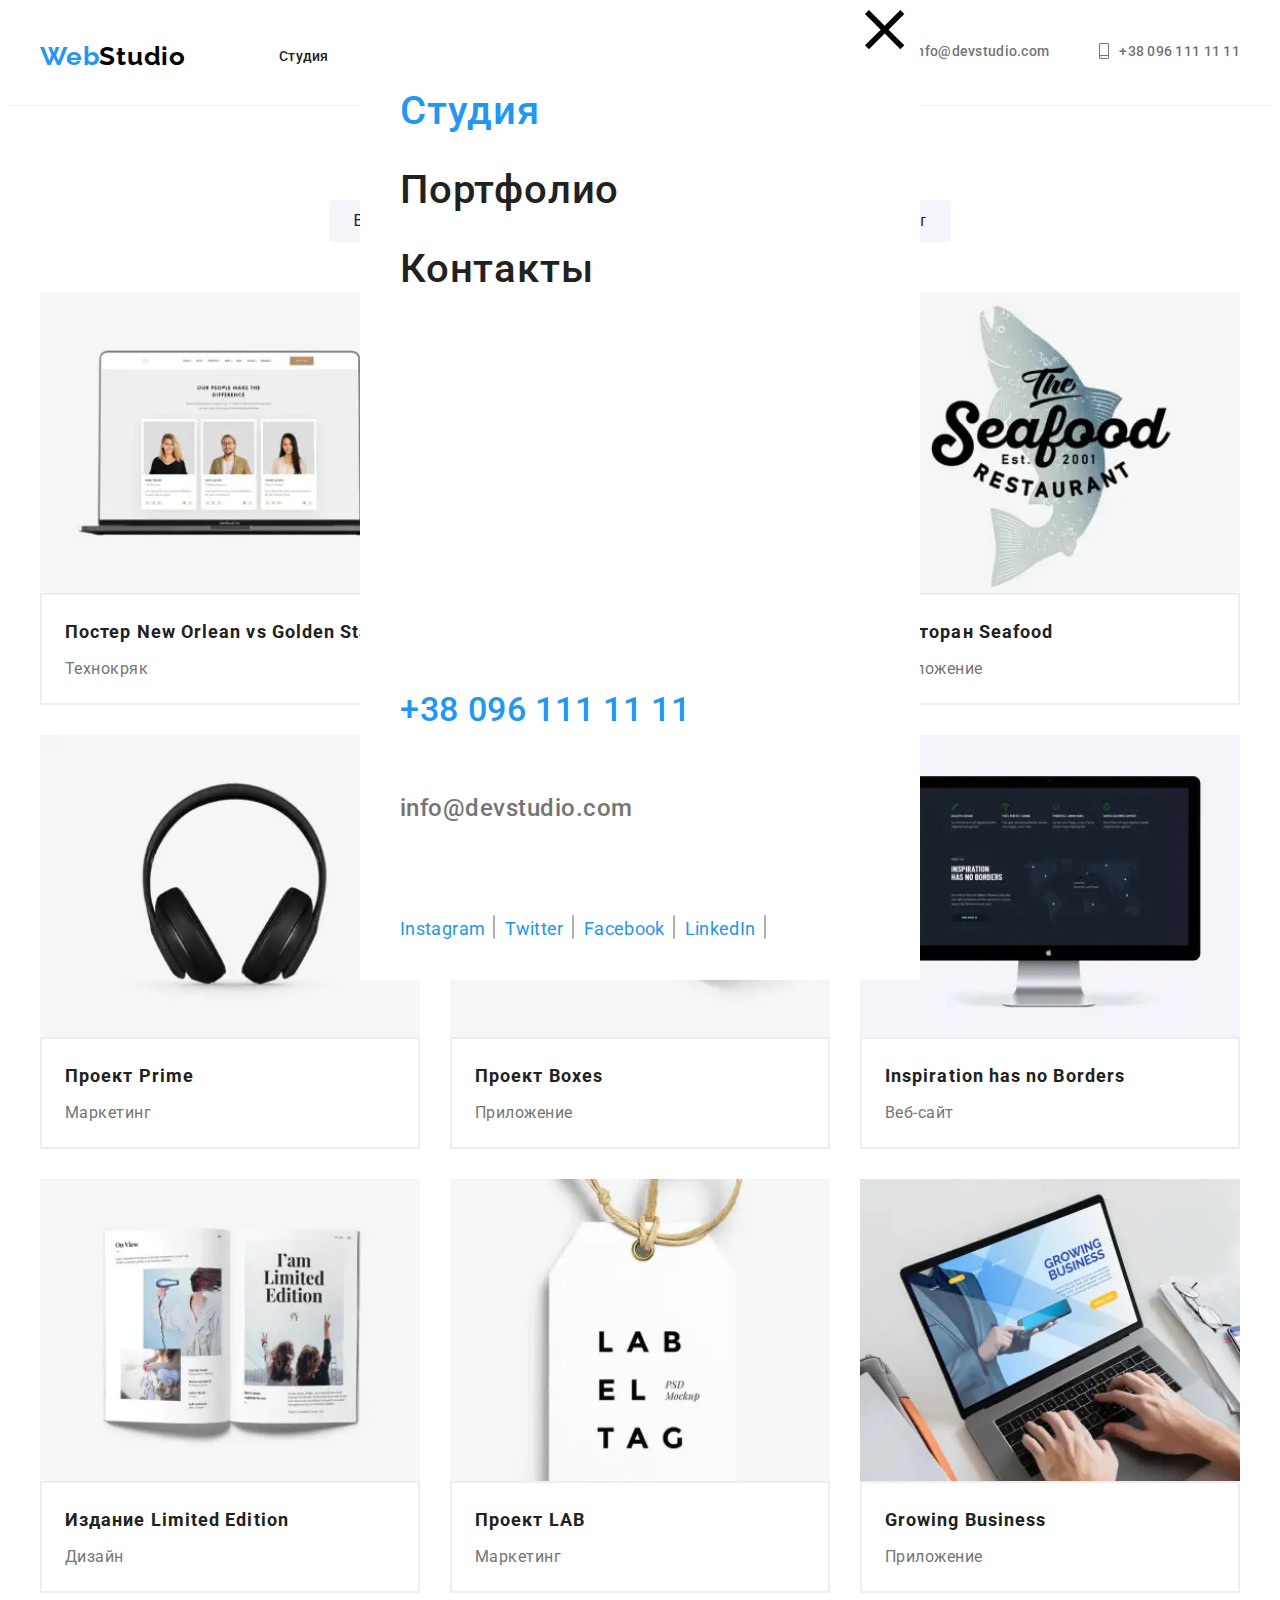
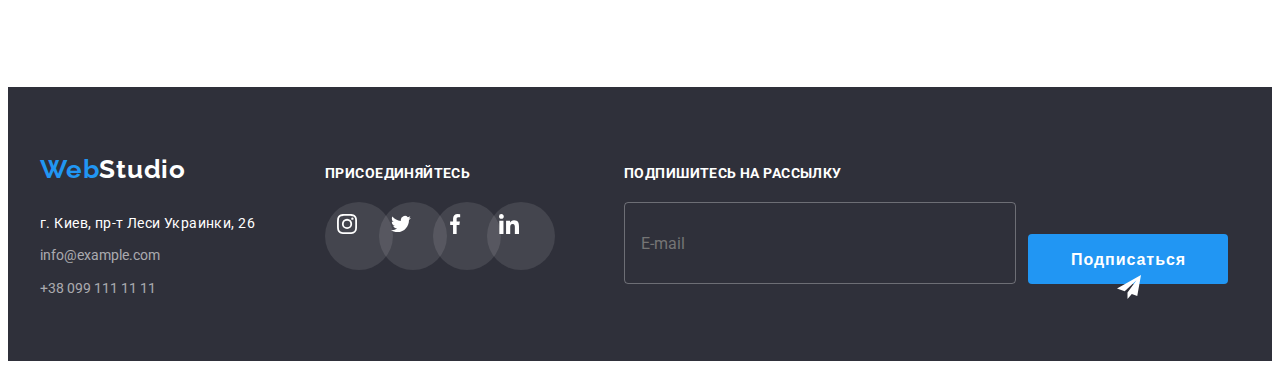
==== commit b06ad86b: "HW8 is completed/ menu-modal-window keeps opening only" ====
--- a/portfolio.html
+++ b/portfolio.html
@@ -806,5 +806,60 @@
         </div>
       </section>
     </footer>
+
+    <div class="mobile-menu-container is-open" data-menu="">
+      <button class="menu__button-close" type="button" data-menu-close="">
+        <svg class="header__menu" width="40" height="40">
+          <use
+            class="icon-close"
+            href="./images/sprite.svg#burger-close-menu"
+          ></use>
+        </svg>
+      </button>
+      <ul class="menu-navigation-list">
+        <li class="menu-navigation-item">
+          <a href="" class="menu-navigation-link current-link">Студия</a>
+        </li>
+        <li class="menu-navigation-item">
+          <a href="" class="menu-navigation-link">Портфолио</a>
+        </li>
+        <li class="menu-navigation-item">
+          <a href="" class="menu-navigation-link">Контакты</a>
+        </li>
+      </ul>
+      <div class="menu__contact-information-wrapper">
+        <ul class="menu__contact-information-list">
+          <li class="menu__contact-information-item">
+            <a href="tel:+380961111111" class="menu__contact-information-link">
+              +38 096 111 11 11
+            </a>
+          </li>
+          <li class="menu__contact-information-item">
+            <a
+              href="mailto:info@devstudio.com"
+              class="menu__contact-information-link contact-link"
+            >
+              info@devstudio.com
+            </a>
+          </li>
+        </ul>
+        <ul class="menu__social-networks-list">
+          <li class="menu__social-networks-item">
+            <a class="menu__social-networks-link" href=""> Instagram</a>
+          </li>
+          <li class="menu__social-networks-item">
+            <a class="menu__social-networks-link" href=""> Twitter</a>
+          </li>
+          <li class="menu__social-networks-item">
+            <a class="menu__social-networks-link" href=""> Facebook</a>
+          </li>
+          <li class="menu__social-networks-item">
+            <a class="menu__social-networks-link" href=""> LinkedIn</a>
+          </li>
+        </ul>
+      </div>
+    </div>
+
+    <script src="./js/menu.js"></script>
   </body>
 </html>
--- a/css/portfolio.min.css
+++ b/css/portfolio.min.css
@@ -1,2 +1,2 @@
-:root{--text-font: "Roboto", sans-serif;--title-font: "Raleway", sans-serif;--main-color: #757575;--main-white-color: #ffffff;--title-text-color: #212121;--logo-black-color: #000000;--accent-color: #2196f3;--background-white-color: #f5f4fa;--background-black-color: #2f303a;--background-transparent-color: rgba(255, 255, 255, 0.6);--logo-clients-color: #afb1b8;--cubic: cubic-bezier(0.4, 0, 0.2, 1)}.visually-hidden{position:absolute;clip:rect(0 0 0 0);width:1px;height:1px;margin:-1px}.container{width:100%;padding:0 15px;margin:0 auto}@media screen and (min-width: 480px){.container{width:480px}}@media screen and (min-width: 768px){.container{width:768px}}@media screen and (min-width: 1200px){.container{width:1200px}}.header .container{display:flex;justify-content:space-between;align-items:center}@media screen and (min-width: 1200px){.bottom-container{display:flex;align-items:baseline}}body{font-family:var(--text-font);color:var(--main-color);background-color:var(--main-white-color)}h1,h2,h3,h4,h5,h6{margin:0}ul,ol{list-style:none;margin:0;padding:0}img{display:block;width:100%;height:auto}textarea{resize:none}.button-open{background-color:transparent;border:none;padding:0;width:40px;height:40px}.button-open:hover,.button-open:focus{fill:var(--accent-color)}@media screen and (min-width: 768px){.button-open{display:none}}.logo{display:inline-block;font-family:var(--title-font);font-weight:700;font-size:26px;line-height:1.714;letter-spacing:0.03em;text-decoration:none;color:var(--accent-color)}.logo-header{padding-top:16px;padding-bottom:16px}@media screen and (min-width: 768px) and (min-width: 1200px){.logo-header{padding-top:26px;padding-bottom:26px}}.logo-header-studio{color:var(--logo-black-color)}.logo-footer-studio{color:var(--main-white-color)}.button{display:block;margin:0 auto;min-width:200px;padding:10px 32px;border:1px solid transparent;border-radius:4px;cursor:pointer;font-weight:700;font-size:16px;line-height:1.875;text-align:center;letter-spacing:0.06em;color:var(--main-white-color);background-color:var(--accent-color);transition:transform 250ms var(--cubic)}.submit-button{padding:10px 28px 10px 29px;width:200px;height:50px}.social-media-navigation{display:flex;justify-content:center;align-items:center}.social-media-item{width:44px;height:44px;margin-right:10px}.social-media-item:last-child{margin-right:0}.social-media-link{display:block;text-decoration:none;padding:12px;width:100%;height:100%;border-radius:50%;color:var(--logo-clients-color);fill:currentColor;cursor:pointer;transition-property:color, background-color;transition-duration:250ms;transition-timing-function:var(--cubic)}.social-media-link:hover,.social-media-link:focus{color:var(--main-white-color);background-color:var(--accent-color)}.bottom-link{color:var(--main-white-color);fill:currentColor;background-color:rgba(255,255,255,0.1);border-radius:50%}.header{border-bottom:1px solid #eeeeee}.site-navigation{display:flex;align-items:center}.site-navigation-list{display:none}@media screen and (min-width: 768px){.site-navigation-list{display:flex;margin-left:88px;text-align:center;align-items:center}}@media screen and (min-width: 1200px){.site-navigation-list{margin-left:93px}}.site-navigation-item:not(:last-child){margin-right:50px}.site-navigation-link{display:block;padding-top:32px;padding-bottom:32px;font-weight:500;font-size:14px;line-height:1.143;letter-spacing:0.02em;color:var(--title-text-color);text-decoration:none;transition-property:color;transition-duration:250ms;transition-timing-function:var(--cubic)}.site-navigation-link:hover,.site-navigation-link:focus{color:var(--accent-color)}.site-navigation-link.current{position:relative;color:var(--accent-color)}.site-navigation-link.current::after{content:"";display:block;position:absolute;top:76px;left:0;width:100%;height:4px;color:var(--accent-color);background-color:var(--accent-color);border:1px solid;border-radius:2px}.contact-information-list{display:none}@media screen and (min-width: 768px){.contact-information-list{display:block;margin-left:auto}}@media screen and (min-width: 1200px){.contact-information-list{display:flex;flex-direction:row;justify-content:baseline}}@media screen and (min-width: 768px){.contact-information-item:not(:last-child){margin-bottom:10px}}@media screen and (min-width: 1200px){.contact-information-item+.contact-information-item{margin-left:50px}}.contact-link{font-weight:500;font-size:12px;line-height:1.171;letter-spacing:0.02em;color:var(--main-color);fill:currentColor;text-decoration:none;transition-property:color;transition-duration:250ms;transition-timing-function:var(--cubic)}.contact-link:hover,.contact-link:focus{color:var(--accent-color)}@media screen and (min-width: 1200px){.contact-link{display:flex;align-items:center;padding-top:32px;padding-bottom:32px;font-size:14px;line-height:1.143}}.link-icon{margin:0 10px 0 0}.button-navigation{padding-top:60px;padding-bottom:60px}@media screen and (min-width: 1200px){.button-navigation{padding-top:94px;padding-bottom:94px}}@media screen and (max-width: 767px){.button-navigation-list{display:flex;flex-wrap:wrap;margin-bottom:40px}}@media screen and (min-width: 768px){.button-navigation-list{display:flex;justify-content:center;margin-bottom:30px}}@media screen and (min-width: 1200px){.button-navigation-list{display:flex;justify-content:center;margin-bottom:50px}}.button-navigation-item:not(:last-child){margin-right:8px}@media screen and (max-width: 767px){.button-navigation-item:nth-child(-n+3){margin-bottom:15px}}.filter-button{padding:6px 22px;border-radius:4px;cursor:pointer;font-weight:500;font-size:16px;line-height:1.625;text-align:center;letter-spacing:0.03em;color:var(--title-text-color);background-color:var(--background-white-color);border-color:transparent;transition-property:color, background-color, box-shadow;transition-duration:250ms;transition-timing-function:var(--cubic)}.filter-button:hover,.filter-button:focus{color:var(--main-white-color);background-color:var(--accent-color);box-shadow:0px 4px 4px 0px rgba(0,0,0,0.25);transition-property:color, background-color, box-shadow;transition-duration:250ms;transition-timing-function:var(--cubic)}@media screen and (min-width: 768px){.services-list{display:flex;flex-wrap:wrap;margin:-15px}}@media screen and (max-width: 767px){.services-list-item{margin-bottom:30px;position:relative}}@media screen and (min-width: 768px){.services-list-item{flex-basis:calc((100% - 15px * 4) / 2);margin:15px;position:relative}}@media screen and (min-width: 1200px){.services-list-item{flex-basis:calc((100% - 15px * 6) / 3);margin:15px;position:relative}}.services-list-link{text-decoration:none;display:inline-block;width:100%;height:100%}.services-list-link:hover{box-shadow:0px 4px 4px 0px rgba(0,0,0,0.25)}.image-layer{position:relative;overflow:hidden}.image-layer-description{position:absolute;margin:0;font-weight:normal;font-size:18px;line-height:1.555;color:var(--main-white-color);background-color:rgba(33,150,243,0.9);width:100%;height:100%;padding:63px 24px;top:0;left:0;opacity:0;transform:translateY(100%);transition:transform 250ms var(--cubic),opacity 250ms var(--cubic)}.services-list-link:hover .image-layer-description{opacity:1;transform:translateY(0%)}.services-card{padding:20px 24px;border:1px solid #eeeeee;box-shadow:inset 0 0 0 1px #eeeeee}.services-title{font-weight:700;font-size:18px;line-height:1.999;letter-spacing:0.06em;color:var(--title-text-color)}.services-description{margin:4px 0 0 0;font-weight:400;font-size:16px;line-height:1.875;letter-spacing:0.03em;color:var(--main-color)}.footer{background-color:var(--background-black-color);padding-top:60px;padding-bottom:60px;border:none}@media screen and (min-width: 768px) and (max-width: 1199px){.footer-wrapper{justify-content:space-between;margin:0 auto}}@media screen and (min-width: 768px){.footer-wrapper{max-width:610px;display:flex;align-items:baseline}}@media screen and (min-width: 1200px){.footer-wrapper{margin-right:93px}}.address-container{display:flex;flex-direction:column}@media screen and (max-width: 1199px){.address-container{align-items:center;margin-bottom:60px}}@media screen and (min-width: 1200px){.address-container{margin-right:70px}}.address{margin-top:20px;margin-bottom:8px;font-style:normal;font-weight:400;font-size:14px;line-height:1.714;letter-spacing:0.03em;color:var(--main-white-color)}.address-link{text-decoration:none;font-size:14px;line-height:1.714;color:var(--background-transparent-color)}.address-list-item:nth-child(2n+1){margin-bottom:9px}@media screen and (max-width: 767px){.social-media-container{margin-bottom:60px}}.bring-attention{margin-bottom:20px;font-weight:700;font-size:14px;line-height:1.14;letter-spacing:0.03em;text-transform:uppercase;color:var(--main-white-color)}@media screen and (max-width: 1199px){.bring-attention{text-align:center;display:flex;justify-content:center}}@media screen and (min-width: 1200px){.bring-attention{margin-bottom:0}}.footer-links{margin-top:20px}@media screen and (max-width: 1199px){.form-button-wrapper{display:flex;flex-direction:column;align-items:center}}@media scren and (max-width: 1199px){.form{display:flex;flex-direction:column;justify-content:center}}.footer-input{margin:0;padding:15px 16px;font:inherit;width:80vw;max-width:450px;height:50px;color:rgba(255,255,255,0.6);outline:none;border:1px solid rgba(255,255,255,0.3);border-radius:4px;background:transparent}@media screen and (max-width: 1199px){.footer-input{margin-bottom:20px;margin-left:auto;margin-right:auto}}@media screen and (min-width: 1200px){.footer-input{margin-top:20px;margin-right:12px;width:358px}}@media screen and (max-width: 1199px){.input-wrapper{display:flex}}@media screen and (min-width: 1200px){.input-button-wrapper{display:flex;flex-direction:row;align-items:flex-end}}
+:root{--text-font: "Roboto", sans-serif;--title-font: "Raleway", sans-serif;--main-color: #757575;--main-white-color: #ffffff;--title-text-color: #212121;--logo-black-color: #000000;--accent-color: #2196f3;--background-white-color: #f5f4fa;--background-black-color: #2f303a;--background-transparent-color: rgba(255, 255, 255, 0.6);--logo-clients-color: #afb1b8;--cubic: cubic-bezier(0.4, 0, 0.2, 1)}.visually-hidden{position:absolute;clip:rect(0 0 0 0);width:1px;height:1px;margin:-1px}.container{width:100%;padding:0 15px;margin:0 auto}@media screen and (min-width: 480px){.container{width:480px}}@media screen and (min-width: 768px){.container{width:768px}}@media screen and (min-width: 1200px){.container{width:1200px}}.header .container{display:flex;justify-content:space-between;align-items:center}@media screen and (min-width: 1200px){.bottom-container{display:flex;align-items:baseline}}body{font-family:var(--text-font);color:var(--main-color);background-color:var(--main-white-color)}h1,h2,h3,h4,h5,h6{margin:0}ul,ol{list-style:none;margin:0;padding:0}img{display:block;width:100%;height:auto}textarea{resize:none}.button-open{background-color:transparent;border:none;padding:0;width:40px;height:40px}.button-open:hover,.button-open:focus{fill:var(--accent-color)}@media screen and (min-width: 768px){.button-open{display:none}}.menu__button-close{position:absolute;top:5px;right:5px;background-color:transparent;border:none;padding:0;width:40px;height:40px}.menu__button-close:hover,.menu__button-close:focus{fill:var(--accent-color)}.mobile-menu-container{display:flex;flex-direction:column;justify-content:space-between;position:fixed;top:0;left:50%;width:100%;max-width:480px;height:100%;padding:40px 40px;background-color:var(--main-white-color);transform:translateX(-50%) translateY(-100%);transition:transform 250ms linear;z-index:2;overflow-y:scroll}.mobile-menu-container.is-open{transform:translateX(-50%) translateY(0%)}.menu__button-close{position:absolute;top:10px;right:15px}.menu-navigation-list{display:flex;flex-direction:column;margin-top:48px;margin-bottom:302px}.menu-navigation-item:not(:last-child){margin-bottom:32px}.menu-navigation-link{display:block;text-decoration:none;font-style:var(--text-font);font-weight:500;font-size:40px;line-height:1.172;letter-spacing:0.02em;color:var(--title-text-color)}.menu-navigation-link:hover,.menu-navigation-link:focus{color:var(--accent-color)}.menu-navigation-link.current-link{color:var(--accent-color)}.menu__contact-information-link{display:block;text-decoration:none;font-style:var(--text-font);font-weight:500;font-size:34px;line-height:1.176;letter-spacing:0.02em;color:var(--accent-color)}.menu__contact-information-link.contact-link{margin-top:32px;margin-bottom:64px;font-size:24px;line-height:1.172;letter-spacing:0.02em}.menu__social-networks-list{display:flex}.menu__social-networks-item:not(:last-child){margin-right:20px}.menu__social-networks-link{position:relative;text-decoration:none;font-style:var(--text-font);font-size:18px;line-height:1.222;letter-spacing:0.02em;color:var(--accent-color)}.menu__social-networks-link::after{content:"";display:block;position:absolute;right:-10px;bottom:0;float:right;height:22px;width:0;outline:none;border:1px solid rgba(33,33,33,0.2);border-radius:2px;background-color:rgba(33,33,33,0.2);color:rgba(33,33,33,0.2)}.logo{display:inline-block;font-family:var(--title-font);font-weight:700;font-size:26px;line-height:1.714;letter-spacing:0.03em;text-decoration:none;color:var(--accent-color)}.logo-header{padding-top:16px;padding-bottom:16px}@media screen and (min-width: 768px) and (min-width: 1200px){.logo-header{padding-top:26px;padding-bottom:26px}}.logo-header-studio{color:var(--logo-black-color)}.logo-footer-studio{color:var(--main-white-color)}.button{display:block;margin:0 auto;min-width:200px;padding:10px 32px;border:1px solid transparent;border-radius:4px;cursor:pointer;font-weight:700;font-size:16px;line-height:1.875;text-align:center;letter-spacing:0.06em;color:var(--main-white-color);background-color:var(--accent-color);transition:transform 250ms var(--cubic)}.submit-button{padding:10px 28px 10px 29px;width:200px;height:50px}.social-media-navigation{display:flex;justify-content:center;align-items:center}.social-media-item{width:44px;height:44px;margin-right:10px}.social-media-item:last-child{margin-right:0}.social-media-link{display:block;text-decoration:none;padding:12px;width:100%;height:100%;border-radius:50%;color:var(--logo-clients-color);fill:currentColor;cursor:pointer;transition-property:color, background-color;transition-duration:250ms;transition-timing-function:var(--cubic)}.social-media-link:hover,.social-media-link:focus{color:var(--main-white-color);background-color:var(--accent-color)}.bottom-link{color:var(--main-white-color);fill:currentColor;background-color:rgba(255,255,255,0.1);border-radius:50%}.header{border-bottom:1px solid #eeeeee}.site-navigation{display:flex;align-items:center}.site-navigation-list{display:none}@media screen and (min-width: 768px){.site-navigation-list{display:flex;margin-left:88px;text-align:center;align-items:center}}@media screen and (min-width: 1200px){.site-navigation-list{margin-left:93px}}.site-navigation-item:not(:last-child){margin-right:50px}.site-navigation-link{display:block;padding-top:32px;padding-bottom:32px;font-weight:500;font-size:14px;line-height:1.143;letter-spacing:0.02em;color:var(--title-text-color);text-decoration:none;transition-property:color;transition-duration:250ms;transition-timing-function:var(--cubic)}.site-navigation-link:hover,.site-navigation-link:focus{color:var(--accent-color)}.site-navigation-link.current{position:relative;color:var(--accent-color)}.site-navigation-link.current::after{content:"";display:block;position:absolute;top:76px;left:0;width:100%;height:4px;color:var(--accent-color);background-color:var(--accent-color);border:1px solid;border-radius:2px}.contact-information-list{display:none}@media screen and (min-width: 768px){.contact-information-list{display:block;margin-left:auto}}@media screen and (min-width: 1200px){.contact-information-list{display:flex;flex-direction:row;justify-content:baseline}}@media screen and (min-width: 768px){.contact-information-item:not(:last-child){margin-bottom:10px}}@media screen and (min-width: 1200px){.contact-information-item+.contact-information-item{margin-left:50px}}.contact-link{font-weight:500;font-size:12px;line-height:1.171;letter-spacing:0.02em;color:var(--main-color);fill:currentColor;text-decoration:none;transition-property:color;transition-duration:250ms;transition-timing-function:var(--cubic)}.contact-link:hover,.contact-link:focus{color:var(--accent-color)}@media screen and (min-width: 1200px){.contact-link{display:flex;align-items:center;padding-top:32px;padding-bottom:32px;font-size:14px;line-height:1.143}}.link-icon{margin:0 10px 0 0}.button-navigation{padding-top:60px;padding-bottom:60px}@media screen and (min-width: 1200px){.button-navigation{padding-top:94px;padding-bottom:94px}}@media screen and (max-width: 767px){.button-navigation-list{display:flex;flex-wrap:wrap;margin-bottom:40px}}@media screen and (min-width: 768px){.button-navigation-list{display:flex;justify-content:center;margin-bottom:30px}}@media screen and (min-width: 1200px){.button-navigation-list{display:flex;justify-content:center;margin-bottom:50px}}.button-navigation-item:not(:last-child){margin-right:8px}@media screen and (max-width: 767px){.button-navigation-item:nth-child(-n+3){margin-bottom:15px}}.filter-button{padding:6px 22px;border-radius:4px;cursor:pointer;font-weight:500;font-size:16px;line-height:1.625;text-align:center;letter-spacing:0.03em;color:var(--title-text-color);background-color:var(--background-white-color);border-color:transparent;transition-property:color, background-color, box-shadow;transition-duration:250ms;transition-timing-function:var(--cubic)}.filter-button:hover,.filter-button:focus{color:var(--main-white-color);background-color:var(--accent-color);box-shadow:0px 4px 4px 0px rgba(0,0,0,0.25);transition-property:color, background-color, box-shadow;transition-duration:250ms;transition-timing-function:var(--cubic)}@media screen and (min-width: 768px){.services-list{display:flex;flex-wrap:wrap;margin:-15px}}@media screen and (max-width: 767px){.services-list-item{margin-bottom:30px;position:relative}}@media screen and (min-width: 768px){.services-list-item{flex-basis:calc((100% - 15px * 4) / 2);margin:15px;position:relative}}@media screen and (min-width: 1200px){.services-list-item{flex-basis:calc((100% - 15px * 6) / 3);margin:15px;position:relative}}.services-list-link{text-decoration:none;display:inline-block;width:100%;height:100%}.services-list-link:hover{box-shadow:0px 4px 4px 0px rgba(0,0,0,0.25)}.image-layer{position:relative;overflow:hidden}.image-layer-description{position:absolute;margin:0;font-weight:normal;font-size:18px;line-height:1.555;color:var(--main-white-color);background-color:rgba(33,150,243,0.9);width:100%;height:100%;padding:63px 24px;top:0;left:0;opacity:0;transform:translateY(100%);transition:transform 250ms var(--cubic),opacity 250ms var(--cubic)}.services-list-link:hover .image-layer-description{opacity:1;transform:translateY(0%)}.services-card{padding:20px 24px;border:1px solid #eeeeee;box-shadow:inset 0 0 0 1px #eeeeee}.services-title{font-weight:700;font-size:18px;line-height:1.999;letter-spacing:0.06em;color:var(--title-text-color)}.services-description{margin:4px 0 0 0;font-weight:400;font-size:16px;line-height:1.875;letter-spacing:0.03em;color:var(--main-color)}.footer{background-color:var(--background-black-color);padding-top:60px;padding-bottom:60px;border:none}@media screen and (min-width: 768px) and (max-width: 1199px){.footer-wrapper{justify-content:space-between;margin:0 auto}}@media screen and (min-width: 768px){.footer-wrapper{max-width:610px;display:flex;align-items:baseline}}@media screen and (min-width: 1200px){.footer-wrapper{margin-right:93px}}.address-container{display:flex;flex-direction:column}@media screen and (max-width: 1199px){.address-container{align-items:center;margin-bottom:60px}}@media screen and (min-width: 1200px){.address-container{margin-right:70px}}.address{margin-top:20px;margin-bottom:8px;font-style:normal;font-weight:400;font-size:14px;line-height:1.714;letter-spacing:0.03em;color:var(--main-white-color)}.address-link{text-decoration:none;font-size:14px;line-height:1.714;color:var(--background-transparent-color)}.address-list-item:nth-child(2n+1){margin-bottom:9px}@media screen and (max-width: 767px){.social-media-container{margin-bottom:60px}}.bring-attention{margin-bottom:20px;font-weight:700;font-size:14px;line-height:1.14;letter-spacing:0.03em;text-transform:uppercase;color:var(--main-white-color)}@media screen and (max-width: 1199px){.bring-attention{text-align:center;display:flex;justify-content:center}}@media screen and (min-width: 1200px){.bring-attention{margin-bottom:0}}.footer-links{margin-top:20px}@media screen and (max-width: 1199px){.form-button-wrapper{display:flex;flex-direction:column;align-items:center}}@media scren and (max-width: 1199px){.form{display:flex;flex-direction:column;justify-content:center}}.footer-input{margin:0;padding:15px 16px;font:inherit;width:80vw;max-width:450px;height:50px;color:rgba(255,255,255,0.6);outline:none;border:1px solid rgba(255,255,255,0.3);border-radius:4px;background:transparent}@media screen and (max-width: 1199px){.footer-input{margin-bottom:20px;margin-left:auto;margin-right:auto}}@media screen and (min-width: 1200px){.footer-input{margin-top:20px;margin-right:12px;width:358px}}@media screen and (max-width: 1199px){.input-wrapper{display:flex}}@media screen and (min-width: 1200px){.input-button-wrapper{display:flex;flex-direction:row;align-items:flex-end}}
 /*# sourceMappingURL=portfolio.min.css.map */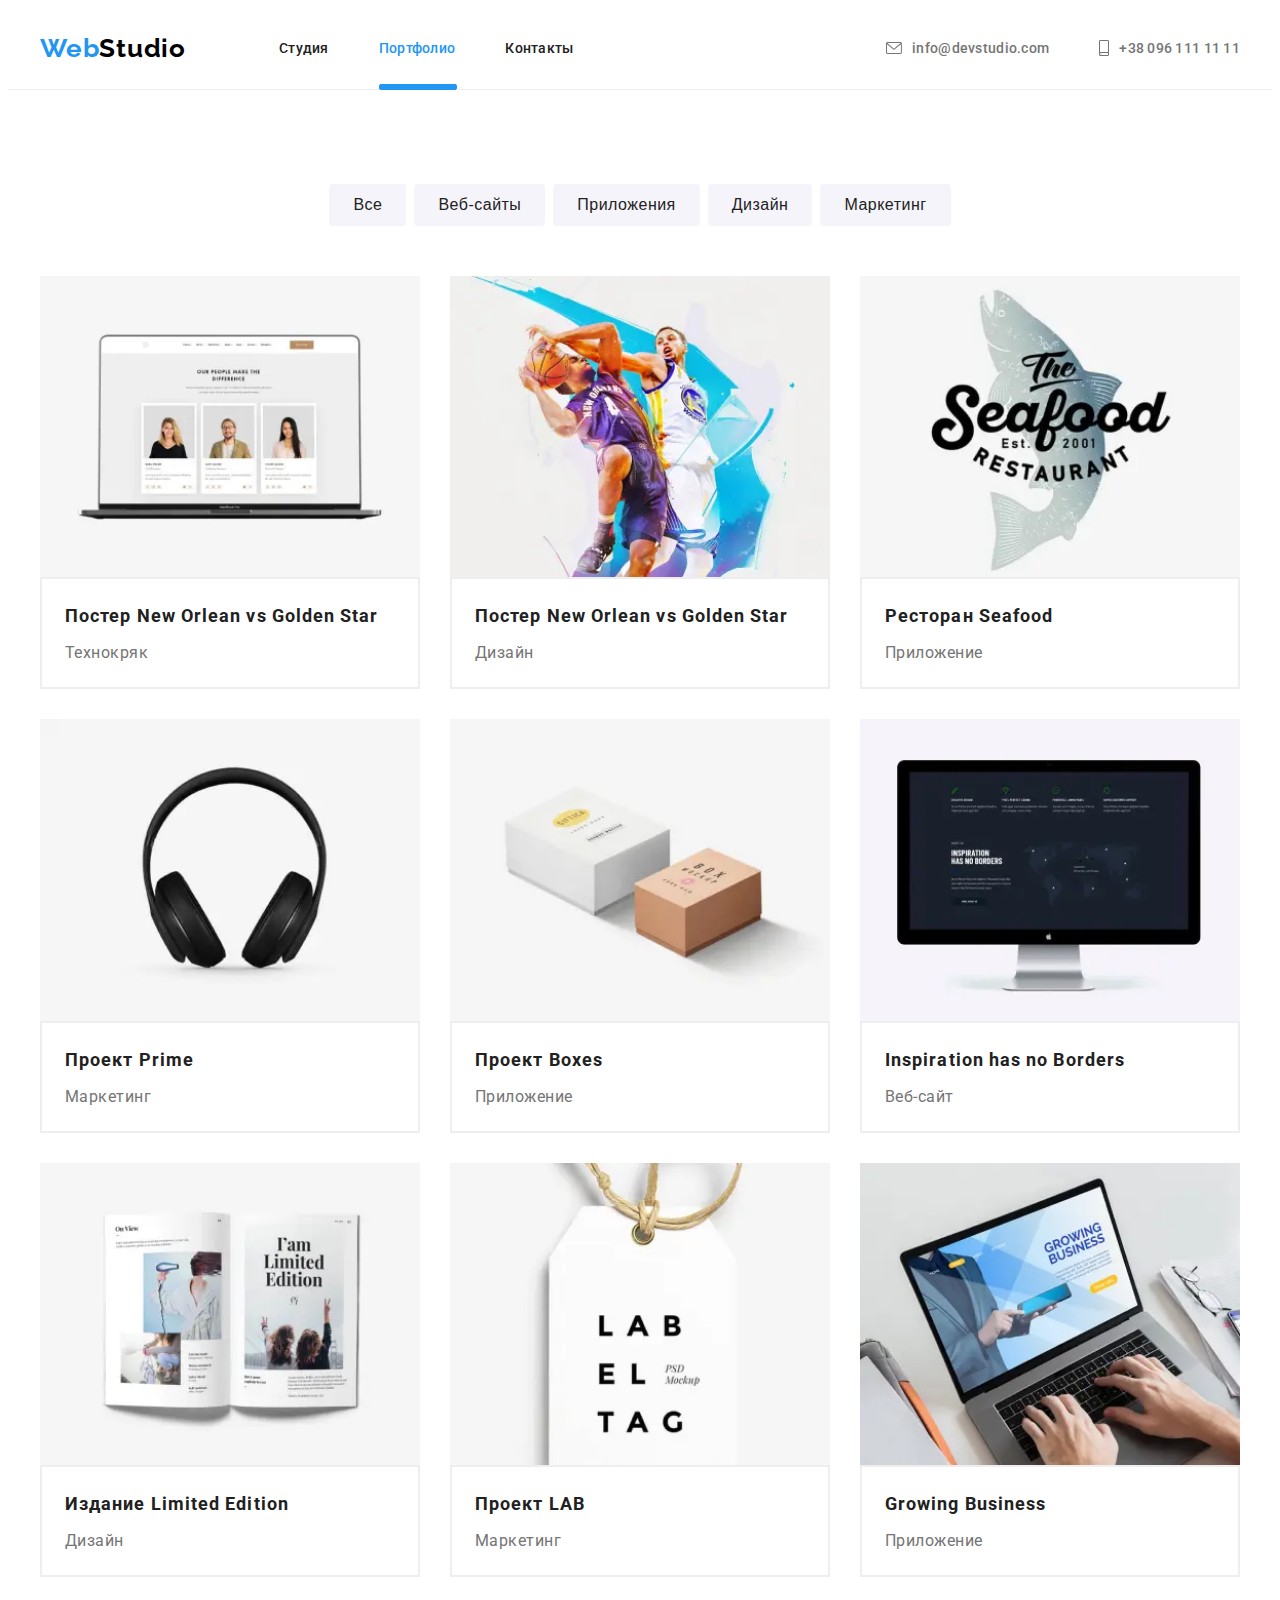
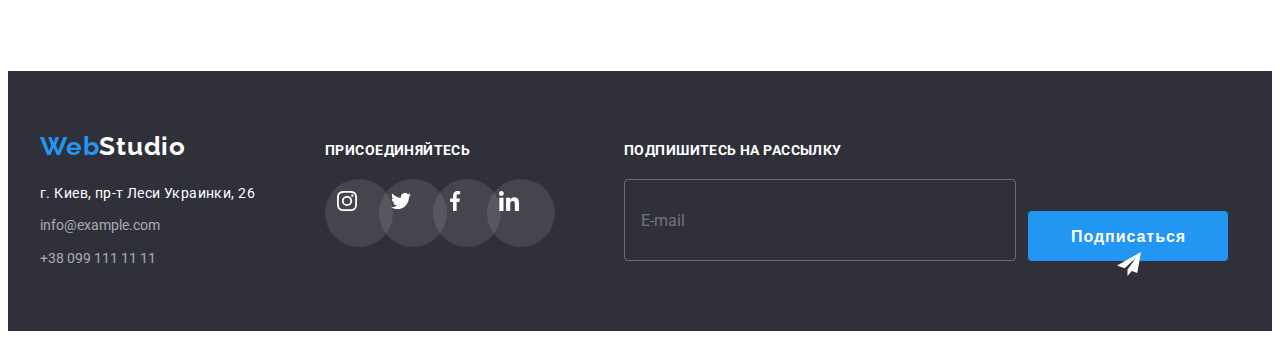
==== commit 90d5d34c: "HW-8 corrections implemented" ====
--- a/portfolio.html
+++ b/portfolio.html
@@ -807,9 +807,9 @@
       </section>
     </footer>
 
-    <div class="mobile-menu-container is-open" data-menu="">
+    <div class="mobile-menu-container" data-menu="">
       <button class="menu__button-close" type="button" data-menu-close="">
-        <svg class="header__menu" width="40" height="40">
+        <svg class="header__menu" width="19" height="19">
           <use
             class="icon-close"
             href="./images/sprite.svg#burger-close-menu"
@@ -818,10 +818,12 @@
       </button>
       <ul class="menu-navigation-list">
         <li class="menu-navigation-item">
-          <a href="" class="menu-navigation-link current-link">Студия</a>
+          <a href="./index.html" class="menu-navigation-link">Студия</a>
         </li>
         <li class="menu-navigation-item">
-          <a href="" class="menu-navigation-link">Портфолио</a>
+          <a href="./portfolio.html" class="menu-navigation-link current-link"
+            >Портфолио</a
+          >
         </li>
         <li class="menu-navigation-item">
           <a href="" class="menu-navigation-link">Контакты</a>
--- a/css/portfolio.min.css
+++ b/css/portfolio.min.css
@@ -1,2 +1,2 @@
-:root{--text-font: "Roboto", sans-serif;--title-font: "Raleway", sans-serif;--main-color: #757575;--main-white-color: #ffffff;--title-text-color: #212121;--logo-black-color: #000000;--accent-color: #2196f3;--background-white-color: #f5f4fa;--background-black-color: #2f303a;--background-transparent-color: rgba(255, 255, 255, 0.6);--logo-clients-color: #afb1b8;--cubic: cubic-bezier(0.4, 0, 0.2, 1)}.visually-hidden{position:absolute;clip:rect(0 0 0 0);width:1px;height:1px;margin:-1px}.container{width:100%;padding:0 15px;margin:0 auto}@media screen and (min-width: 480px){.container{width:480px}}@media screen and (min-width: 768px){.container{width:768px}}@media screen and (min-width: 1200px){.container{width:1200px}}.header .container{display:flex;justify-content:space-between;align-items:center}@media screen and (min-width: 1200px){.bottom-container{display:flex;align-items:baseline}}body{font-family:var(--text-font);color:var(--main-color);background-color:var(--main-white-color)}h1,h2,h3,h4,h5,h6{margin:0}ul,ol{list-style:none;margin:0;padding:0}img{display:block;width:100%;height:auto}textarea{resize:none}.button-open{background-color:transparent;border:none;padding:0;width:40px;height:40px}.button-open:hover,.button-open:focus{fill:var(--accent-color)}@media screen and (min-width: 768px){.button-open{display:none}}.menu__button-close{position:absolute;top:5px;right:5px;background-color:transparent;border:none;padding:0;width:40px;height:40px}.menu__button-close:hover,.menu__button-close:focus{fill:var(--accent-color)}.mobile-menu-container{display:flex;flex-direction:column;justify-content:space-between;position:fixed;top:0;left:50%;width:100%;max-width:480px;height:100%;padding:40px 40px;background-color:var(--main-white-color);transform:translateX(-50%) translateY(-100%);transition:transform 250ms linear;z-index:2;overflow-y:scroll}.mobile-menu-container.is-open{transform:translateX(-50%) translateY(0%)}.menu__button-close{position:absolute;top:10px;right:15px}.menu-navigation-list{display:flex;flex-direction:column;margin-top:48px;margin-bottom:302px}.menu-navigation-item:not(:last-child){margin-bottom:32px}.menu-navigation-link{display:block;text-decoration:none;font-style:var(--text-font);font-weight:500;font-size:40px;line-height:1.172;letter-spacing:0.02em;color:var(--title-text-color)}.menu-navigation-link:hover,.menu-navigation-link:focus{color:var(--accent-color)}.menu-navigation-link.current-link{color:var(--accent-color)}.menu__contact-information-link{display:block;text-decoration:none;font-style:var(--text-font);font-weight:500;font-size:34px;line-height:1.176;letter-spacing:0.02em;color:var(--accent-color)}.menu__contact-information-link.contact-link{margin-top:32px;margin-bottom:64px;font-size:24px;line-height:1.172;letter-spacing:0.02em}.menu__social-networks-list{display:flex}.menu__social-networks-item:not(:last-child){margin-right:20px}.menu__social-networks-link{position:relative;text-decoration:none;font-style:var(--text-font);font-size:18px;line-height:1.222;letter-spacing:0.02em;color:var(--accent-color)}.menu__social-networks-link::after{content:"";display:block;position:absolute;right:-10px;bottom:0;float:right;height:22px;width:0;outline:none;border:1px solid rgba(33,33,33,0.2);border-radius:2px;background-color:rgba(33,33,33,0.2);color:rgba(33,33,33,0.2)}.logo{display:inline-block;font-family:var(--title-font);font-weight:700;font-size:26px;line-height:1.714;letter-spacing:0.03em;text-decoration:none;color:var(--accent-color)}.logo-header{padding-top:16px;padding-bottom:16px}@media screen and (min-width: 768px) and (min-width: 1200px){.logo-header{padding-top:26px;padding-bottom:26px}}.logo-header-studio{color:var(--logo-black-color)}.logo-footer-studio{color:var(--main-white-color)}.button{display:block;margin:0 auto;min-width:200px;padding:10px 32px;border:1px solid transparent;border-radius:4px;cursor:pointer;font-weight:700;font-size:16px;line-height:1.875;text-align:center;letter-spacing:0.06em;color:var(--main-white-color);background-color:var(--accent-color);transition:transform 250ms var(--cubic)}.submit-button{padding:10px 28px 10px 29px;width:200px;height:50px}.social-media-navigation{display:flex;justify-content:center;align-items:center}.social-media-item{width:44px;height:44px;margin-right:10px}.social-media-item:last-child{margin-right:0}.social-media-link{display:block;text-decoration:none;padding:12px;width:100%;height:100%;border-radius:50%;color:var(--logo-clients-color);fill:currentColor;cursor:pointer;transition-property:color, background-color;transition-duration:250ms;transition-timing-function:var(--cubic)}.social-media-link:hover,.social-media-link:focus{color:var(--main-white-color);background-color:var(--accent-color)}.bottom-link{color:var(--main-white-color);fill:currentColor;background-color:rgba(255,255,255,0.1);border-radius:50%}.header{border-bottom:1px solid #eeeeee}.site-navigation{display:flex;align-items:center}.site-navigation-list{display:none}@media screen and (min-width: 768px){.site-navigation-list{display:flex;margin-left:88px;text-align:center;align-items:center}}@media screen and (min-width: 1200px){.site-navigation-list{margin-left:93px}}.site-navigation-item:not(:last-child){margin-right:50px}.site-navigation-link{display:block;padding-top:32px;padding-bottom:32px;font-weight:500;font-size:14px;line-height:1.143;letter-spacing:0.02em;color:var(--title-text-color);text-decoration:none;transition-property:color;transition-duration:250ms;transition-timing-function:var(--cubic)}.site-navigation-link:hover,.site-navigation-link:focus{color:var(--accent-color)}.site-navigation-link.current{position:relative;color:var(--accent-color)}.site-navigation-link.current::after{content:"";display:block;position:absolute;top:76px;left:0;width:100%;height:4px;color:var(--accent-color);background-color:var(--accent-color);border:1px solid;border-radius:2px}.contact-information-list{display:none}@media screen and (min-width: 768px){.contact-information-list{display:block;margin-left:auto}}@media screen and (min-width: 1200px){.contact-information-list{display:flex;flex-direction:row;justify-content:baseline}}@media screen and (min-width: 768px){.contact-information-item:not(:last-child){margin-bottom:10px}}@media screen and (min-width: 1200px){.contact-information-item+.contact-information-item{margin-left:50px}}.contact-link{font-weight:500;font-size:12px;line-height:1.171;letter-spacing:0.02em;color:var(--main-color);fill:currentColor;text-decoration:none;transition-property:color;transition-duration:250ms;transition-timing-function:var(--cubic)}.contact-link:hover,.contact-link:focus{color:var(--accent-color)}@media screen and (min-width: 1200px){.contact-link{display:flex;align-items:center;padding-top:32px;padding-bottom:32px;font-size:14px;line-height:1.143}}.link-icon{margin:0 10px 0 0}.button-navigation{padding-top:60px;padding-bottom:60px}@media screen and (min-width: 1200px){.button-navigation{padding-top:94px;padding-bottom:94px}}@media screen and (max-width: 767px){.button-navigation-list{display:flex;flex-wrap:wrap;margin-bottom:40px}}@media screen and (min-width: 768px){.button-navigation-list{display:flex;justify-content:center;margin-bottom:30px}}@media screen and (min-width: 1200px){.button-navigation-list{display:flex;justify-content:center;margin-bottom:50px}}.button-navigation-item:not(:last-child){margin-right:8px}@media screen and (max-width: 767px){.button-navigation-item:nth-child(-n+3){margin-bottom:15px}}.filter-button{padding:6px 22px;border-radius:4px;cursor:pointer;font-weight:500;font-size:16px;line-height:1.625;text-align:center;letter-spacing:0.03em;color:var(--title-text-color);background-color:var(--background-white-color);border-color:transparent;transition-property:color, background-color, box-shadow;transition-duration:250ms;transition-timing-function:var(--cubic)}.filter-button:hover,.filter-button:focus{color:var(--main-white-color);background-color:var(--accent-color);box-shadow:0px 4px 4px 0px rgba(0,0,0,0.25);transition-property:color, background-color, box-shadow;transition-duration:250ms;transition-timing-function:var(--cubic)}@media screen and (min-width: 768px){.services-list{display:flex;flex-wrap:wrap;margin:-15px}}@media screen and (max-width: 767px){.services-list-item{margin-bottom:30px;position:relative}}@media screen and (min-width: 768px){.services-list-item{flex-basis:calc((100% - 15px * 4) / 2);margin:15px;position:relative}}@media screen and (min-width: 1200px){.services-list-item{flex-basis:calc((100% - 15px * 6) / 3);margin:15px;position:relative}}.services-list-link{text-decoration:none;display:inline-block;width:100%;height:100%}.services-list-link:hover{box-shadow:0px 4px 4px 0px rgba(0,0,0,0.25)}.image-layer{position:relative;overflow:hidden}.image-layer-description{position:absolute;margin:0;font-weight:normal;font-size:18px;line-height:1.555;color:var(--main-white-color);background-color:rgba(33,150,243,0.9);width:100%;height:100%;padding:63px 24px;top:0;left:0;opacity:0;transform:translateY(100%);transition:transform 250ms var(--cubic),opacity 250ms var(--cubic)}.services-list-link:hover .image-layer-description{opacity:1;transform:translateY(0%)}.services-card{padding:20px 24px;border:1px solid #eeeeee;box-shadow:inset 0 0 0 1px #eeeeee}.services-title{font-weight:700;font-size:18px;line-height:1.999;letter-spacing:0.06em;color:var(--title-text-color)}.services-description{margin:4px 0 0 0;font-weight:400;font-size:16px;line-height:1.875;letter-spacing:0.03em;color:var(--main-color)}.footer{background-color:var(--background-black-color);padding-top:60px;padding-bottom:60px;border:none}@media screen and (min-width: 768px) and (max-width: 1199px){.footer-wrapper{justify-content:space-between;margin:0 auto}}@media screen and (min-width: 768px){.footer-wrapper{max-width:610px;display:flex;align-items:baseline}}@media screen and (min-width: 1200px){.footer-wrapper{margin-right:93px}}.address-container{display:flex;flex-direction:column}@media screen and (max-width: 1199px){.address-container{align-items:center;margin-bottom:60px}}@media screen and (min-width: 1200px){.address-container{margin-right:70px}}.address{margin-top:20px;margin-bottom:8px;font-style:normal;font-weight:400;font-size:14px;line-height:1.714;letter-spacing:0.03em;color:var(--main-white-color)}.address-link{text-decoration:none;font-size:14px;line-height:1.714;color:var(--background-transparent-color)}.address-list-item:nth-child(2n+1){margin-bottom:9px}@media screen and (max-width: 767px){.social-media-container{margin-bottom:60px}}.bring-attention{margin-bottom:20px;font-weight:700;font-size:14px;line-height:1.14;letter-spacing:0.03em;text-transform:uppercase;color:var(--main-white-color)}@media screen and (max-width: 1199px){.bring-attention{text-align:center;display:flex;justify-content:center}}@media screen and (min-width: 1200px){.bring-attention{margin-bottom:0}}.footer-links{margin-top:20px}@media screen and (max-width: 1199px){.form-button-wrapper{display:flex;flex-direction:column;align-items:center}}@media scren and (max-width: 1199px){.form{display:flex;flex-direction:column;justify-content:center}}.footer-input{margin:0;padding:15px 16px;font:inherit;width:80vw;max-width:450px;height:50px;color:rgba(255,255,255,0.6);outline:none;border:1px solid rgba(255,255,255,0.3);border-radius:4px;background:transparent}@media screen and (max-width: 1199px){.footer-input{margin-bottom:20px;margin-left:auto;margin-right:auto}}@media screen and (min-width: 1200px){.footer-input{margin-top:20px;margin-right:12px;width:358px}}@media screen and (max-width: 1199px){.input-wrapper{display:flex}}@media screen and (min-width: 1200px){.input-button-wrapper{display:flex;flex-direction:row;align-items:flex-end}}
+:root{--text-font: "Roboto", sans-serif;--title-font: "Raleway", sans-serif;--main-color: #757575;--main-white-color: #ffffff;--title-text-color: #212121;--logo-black-color: #000000;--accent-color: #2196f3;--background-white-color: #f5f4fa;--background-black-color: #2f303a;--background-transparent-color: rgba(255, 255, 255, 0.6);--logo-clients-color: #afb1b8;--cubic: cubic-bezier(0.4, 0, 0.2, 1)}.visually-hidden{position:absolute;clip:rect(0 0 0 0);width:1px;height:1px;margin:-1px}.container{width:100%;padding:0 15px;margin:0 auto}@media screen and (min-width: 480px){.container{width:480px}}@media screen and (min-width: 768px){.container{width:768px}}@media screen and (min-width: 1200px){.container{width:1200px}}.header .container{display:flex;justify-content:space-between;align-items:center}@media screen and (min-width: 1200px){.bottom-container{display:flex;align-items:baseline}}body{font-family:var(--text-font);color:var(--main-color);background-color:var(--main-white-color)}h1,h2,h3,h4,h5,h6{margin:0}ul,ol{list-style:none;margin:0;padding:0}img{display:block;width:100%;height:auto}textarea{resize:none}.button-open{background-color:transparent;border:none;padding:0;width:40px;height:40px}.button-open:hover,.button-open:focus{fill:var(--accent-color)}@media screen and (min-width: 768px){.button-open{display:none}}.menu__button-close{position:absolute;top:5px;right:5px;background-color:transparent;border:none;padding:0;width:40px;height:40px}.menu__button-close:hover,.menu__button-close:focus{fill:var(--accent-color)}.mobile-menu-container{display:flex;flex-direction:column;justify-content:space-between;position:fixed;top:0;left:50%;width:100%;max-width:480px;height:100%;padding:40px 40px;background-color:var(--main-white-color);transform:translateX(-50%) translateY(-100%);transition:transform 250ms linear;z-index:2;overflow-y:scroll}@media screen and (min-width: 768px){.mobile-menu-container{display:none}}.mobile-menu-container.is-open{transform:translateX(-50%) translateY(0%)}.menu__button-close{position:absolute;top:10px;right:15px}.menu-navigation-list{display:flex;flex-direction:column;margin-top:48px;margin-bottom:100px}.menu-navigation-item:not(:last-child){margin-bottom:32px}.menu-navigation-link{display:block;text-decoration:none;font-style:var(--text-font);font-weight:500;font-size:40px;line-height:1.172;letter-spacing:0.02em;color:var(--title-text-color)}.menu-navigation-link:hover,.menu-navigation-link:focus{color:var(--accent-color)}.menu-navigation-link.current-link{color:var(--accent-color)}.menu__contact-information-link{display:block;text-decoration:none;font-style:var(--text-font);font-weight:500;font-size:34px;line-height:1.176;letter-spacing:0.02em;color:var(--accent-color)}.menu__contact-information-link.contact-link{margin-top:32px;margin-bottom:64px;font-size:24px;line-height:1.172;letter-spacing:0.02em}.menu__social-networks-list{display:flex}.menu__social-networks-item:not(:last-child){margin-right:20px}.menu__social-networks-link{position:relative;text-decoration:none;font-style:var(--text-font);font-size:18px;line-height:1.222;letter-spacing:0.02em;color:var(--accent-color)}.menu__social-networks-link::after{content:"";display:block;position:absolute;right:-10px;bottom:0;float:right;height:22px;width:0;outline:none;border:1px solid rgba(33,33,33,0.2);border-radius:2px;background-color:rgba(33,33,33,0.2);color:rgba(33,33,33,0.2)}.logo{display:inline-block;font-family:var(--title-font);font-weight:700;font-size:26px;line-height:1.174;letter-spacing:0.03em;text-decoration:none;color:var(--accent-color)}.logo-header{padding-top:16px;padding-bottom:16px}@media screen and (min-width: 768px) and (min-width: 1200px){.logo-header{padding-top:25px;padding-bottom:25px}}.logo-header-studio{color:var(--logo-black-color)}.logo-footer-studio{color:var(--main-white-color)}.button{display:block;margin:0 auto;min-width:200px;padding:10px 32px;border:1px solid transparent;border-radius:4px;cursor:pointer;font-weight:700;font-size:16px;line-height:1.875;text-align:center;letter-spacing:0.06em;color:var(--main-white-color);background-color:var(--accent-color);transition:transform 250ms var(--cubic)}.submit-button{padding:10px 28px 10px 29px;width:200px;height:50px}.social-media-navigation{display:flex;justify-content:center;align-items:center}.social-media-item{width:44px;height:44px;margin-right:10px}.social-media-item:last-child{margin-right:0}.social-media-link{display:block;text-decoration:none;padding:12px;width:100%;height:100%;border-radius:50%;color:var(--logo-clients-color);fill:currentColor;cursor:pointer;transition-property:color, background-color;transition-duration:250ms;transition-timing-function:var(--cubic)}.social-media-link:hover,.social-media-link:focus{color:var(--main-white-color);background-color:var(--accent-color)}.bottom-link{color:var(--main-white-color);fill:currentColor;background-color:rgba(255,255,255,0.1);border-radius:50%}.header{border-bottom:1px solid #eeeeee}.site-navigation{display:flex;align-items:center}.site-navigation-list{display:none}@media screen and (min-width: 768px){.site-navigation-list{display:flex;margin-left:88px;text-align:center;align-items:center}}@media screen and (min-width: 1200px){.site-navigation-list{margin-left:93px}}.site-navigation-item:not(:last-child){margin-right:50px}.site-navigation-link{display:block;padding-top:32px;padding-bottom:32px;font-weight:500;font-size:14px;line-height:1.143;letter-spacing:0.02em;color:var(--title-text-color);text-decoration:none;transition-property:color;transition-duration:250ms;transition-timing-function:var(--cubic)}.site-navigation-link:hover,.site-navigation-link:focus{color:var(--accent-color)}.site-navigation-link.current{position:relative;color:var(--accent-color)}.site-navigation-link.current::after{content:"";display:block;position:absolute;top:76px;left:0;width:100%;height:4px;color:var(--accent-color);background-color:var(--accent-color);border:1px solid;border-radius:2px}.contact-information-list{display:none}@media screen and (min-width: 768px){.contact-information-list{display:block;margin-left:auto}}@media screen and (min-width: 1200px){.contact-information-list{display:flex;flex-direction:row;justify-content:baseline}}@media screen and (min-width: 768px) and (max-width: 1199px){.contact-information-item:not(:last-child){margin-bottom:10px}}@media screen and (min-width: 1200px){.contact-information-item+.contact-information-item{margin-left:50px}}.contact-link{font-weight:500;font-size:12px;line-height:1.171;letter-spacing:0.02em;color:var(--main-color);fill:currentColor;text-decoration:none;transition-property:color;transition-duration:250ms;transition-timing-function:var(--cubic)}.contact-link:hover,.contact-link:focus{color:var(--accent-color)}@media screen and (min-width: 1200px){.contact-link{display:flex;align-items:center;padding-top:32px;padding-bottom:32px;font-size:14px;line-height:1.143}}.link-icon{margin:0 10px 0 0}.button-navigation{padding-top:60px;padding-bottom:60px}@media screen and (min-width: 1200px){.button-navigation{padding-top:94px;padding-bottom:94px}}@media screen and (max-width: 767px){.button-navigation-list{display:flex;flex-wrap:wrap;margin-bottom:40px}}@media screen and (min-width: 768px){.button-navigation-list{display:flex;justify-content:center;margin-bottom:30px}}@media screen and (min-width: 1200px){.button-navigation-list{display:flex;justify-content:center;margin-bottom:50px}}.button-navigation-item:not(:last-child){margin-right:8px}@media screen and (max-width: 767px){.button-navigation-item:nth-child(-n+3){margin-bottom:15px}}.filter-button{padding:6px 22px;border-radius:4px;cursor:pointer;font-weight:500;font-size:16px;line-height:1.625;text-align:center;letter-spacing:0.03em;color:var(--title-text-color);background-color:var(--background-white-color);border-color:transparent;transition-property:color, background-color, box-shadow;transition-duration:250ms;transition-timing-function:var(--cubic)}.filter-button:hover,.filter-button:focus{color:var(--main-white-color);background-color:var(--accent-color);box-shadow:0px 4px 4px 0px rgba(0,0,0,0.25);transition-property:color, background-color, box-shadow;transition-duration:250ms;transition-timing-function:var(--cubic)}@media screen and (min-width: 768px){.services-list{display:flex;flex-wrap:wrap;margin:-15px}}@media screen and (max-width: 767px){.services-list-item{margin-bottom:30px;position:relative}}@media screen and (min-width: 768px){.services-list-item{flex-basis:calc((100% - 15px * 4) / 2);margin:15px;position:relative}}@media screen and (min-width: 1200px){.services-list-item{flex-basis:calc((100% - 15px * 6) / 3);margin:15px;position:relative}}.services-list-link{text-decoration:none;display:inline-block;width:100%;height:100%}.services-list-link:hover{box-shadow:0px 4px 4px 0px rgba(0,0,0,0.25)}.image-layer{position:relative;overflow:hidden}.image-layer-description{position:absolute;margin:0;font-weight:normal;font-size:18px;line-height:1.555;color:var(--main-white-color);background-color:rgba(33,150,243,0.9);width:100%;height:100%;padding:63px 24px;top:0;left:0;opacity:0;transform:translateY(100%);transition:transform 250ms var(--cubic),opacity 250ms var(--cubic)}.services-list-link:hover .image-layer-description{opacity:1;transform:translateY(0%)}.services-card{padding:20px 24px;border:1px solid #eeeeee;box-shadow:inset 0 0 0 1px #eeeeee}.services-title{font-weight:700;font-size:18px;line-height:1.999;letter-spacing:0.06em;color:var(--title-text-color)}.services-description{margin:4px 0 0 0;font-weight:400;font-size:16px;line-height:1.875;letter-spacing:0.03em;color:var(--main-color)}.footer{background-color:var(--background-black-color);padding-top:60px;padding-bottom:60px;border:none}@media screen and (min-width: 768px) and (max-width: 1199px){.footer-wrapper{justify-content:space-between;margin:0 auto}}@media screen and (min-width: 768px){.footer-wrapper{max-width:610px;display:flex;align-items:baseline}}@media screen and (min-width: 1200px){.footer-wrapper{margin-right:93px}}.address-container{display:flex;flex-direction:column}@media screen and (max-width: 1199px){.address-container{align-items:center;margin-bottom:60px}}@media screen and (min-width: 1200px){.address-container{margin-right:70px}}.address{margin-top:20px;margin-bottom:8px;font-style:normal;font-weight:400;font-size:14px;line-height:1.714;letter-spacing:0.03em;color:var(--main-white-color)}.address-link{text-decoration:none;font-size:14px;line-height:1.714;color:var(--background-transparent-color)}.address-list-item:nth-child(2n+1){margin-bottom:9px}@media screen and (max-width: 767px){.social-media-container{margin-bottom:60px}}.bring-attention{margin-bottom:20px;font-weight:700;font-size:14px;line-height:1.14;letter-spacing:0.03em;text-transform:uppercase;color:var(--main-white-color)}@media screen and (max-width: 1199px){.bring-attention{text-align:center;display:flex;justify-content:center}}@media screen and (min-width: 1200px){.bring-attention{margin-bottom:0}}.footer-links{margin-top:20px}@media screen and (max-width: 1199px){.form-button-wrapper{display:flex;flex-direction:column;align-items:center}}@media scren and (max-width: 1199px){.form{display:flex;flex-direction:column;justify-content:center}}.footer-input{margin:0;padding:15px 16px;font:inherit;width:80vw;max-width:450px;height:50px;color:rgba(255,255,255,0.6);outline:none;border:1px solid rgba(255,255,255,0.3);border-radius:4px;background:transparent}@media screen and (max-width: 1199px){.footer-input{margin-bottom:20px;margin-left:auto;margin-right:auto}}@media screen and (min-width: 1200px){.footer-input{margin-top:20px;margin-right:12px;width:358px}}@media screen and (max-width: 1199px){.input-wrapper{display:flex}}@media screen and (min-width: 1200px){.input-button-wrapper{display:flex;flex-direction:row;align-items:flex-end}}
 /*# sourceMappingURL=portfolio.min.css.map */